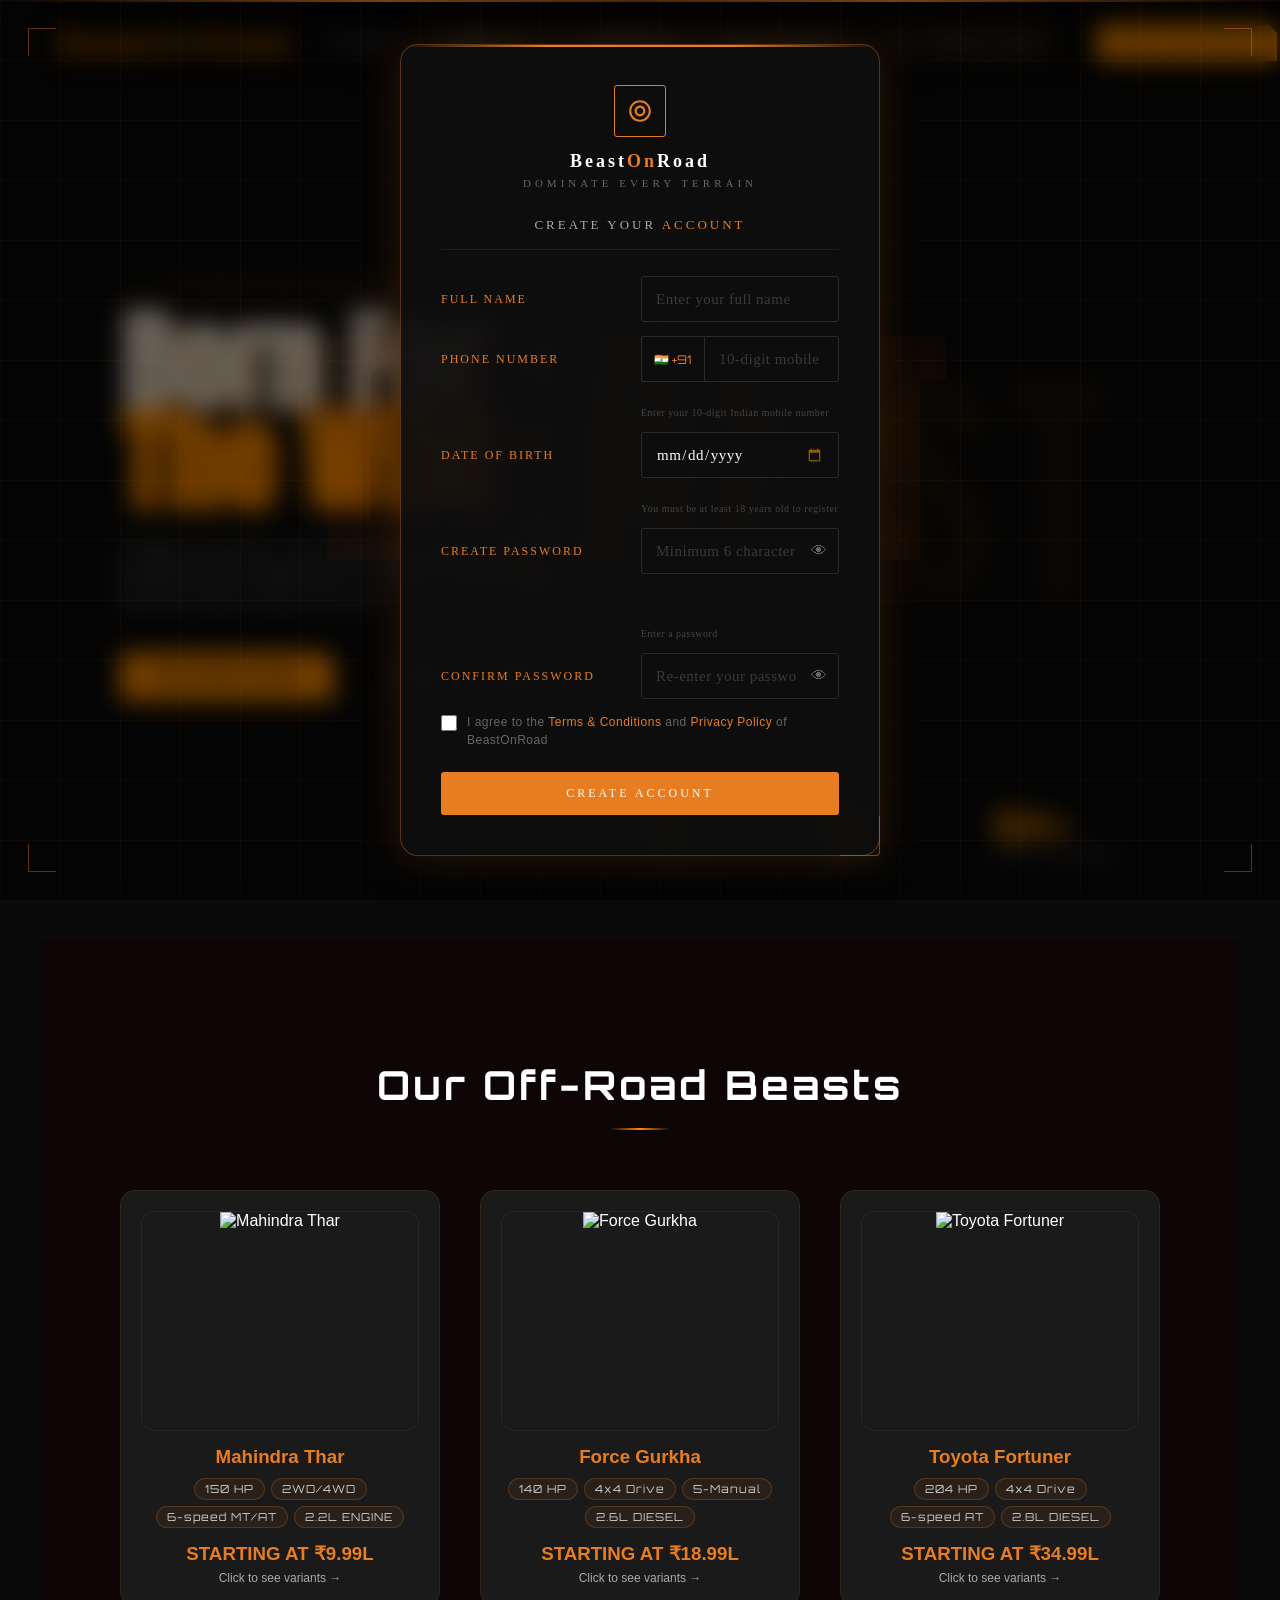
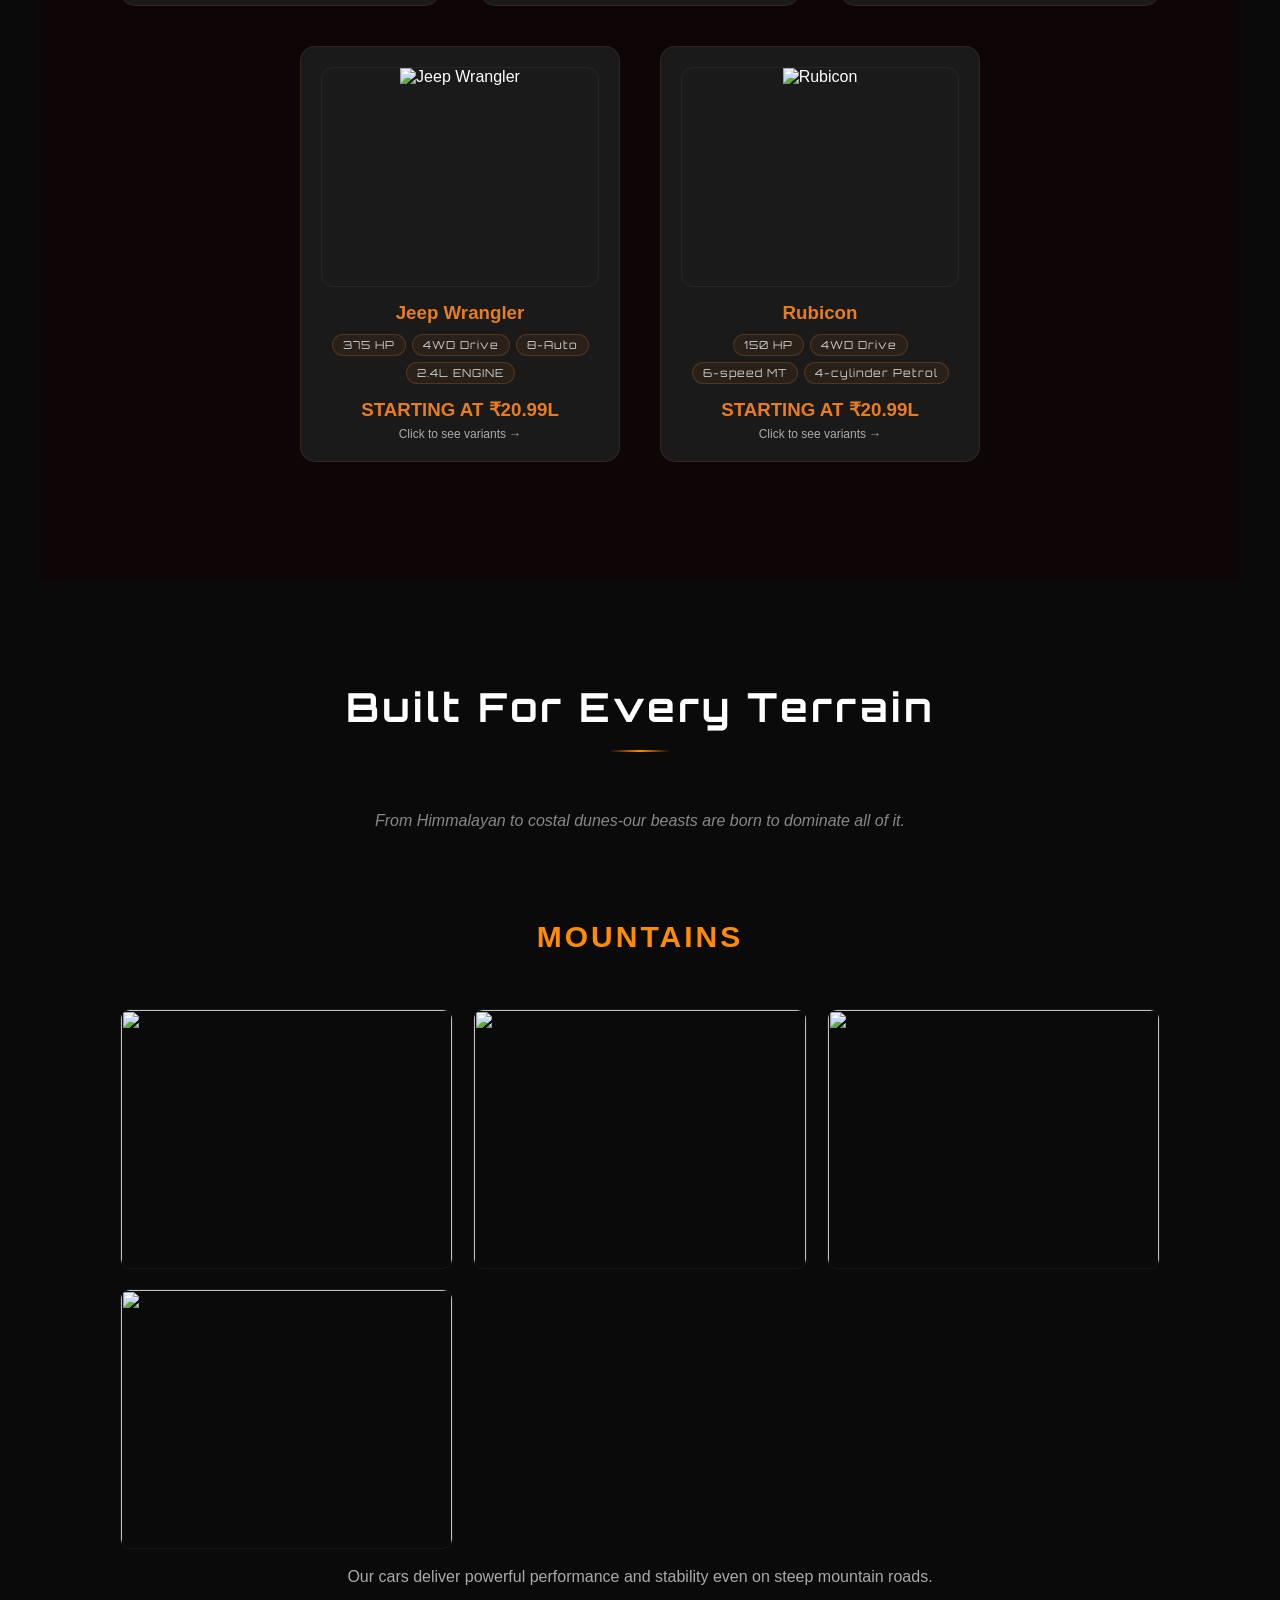
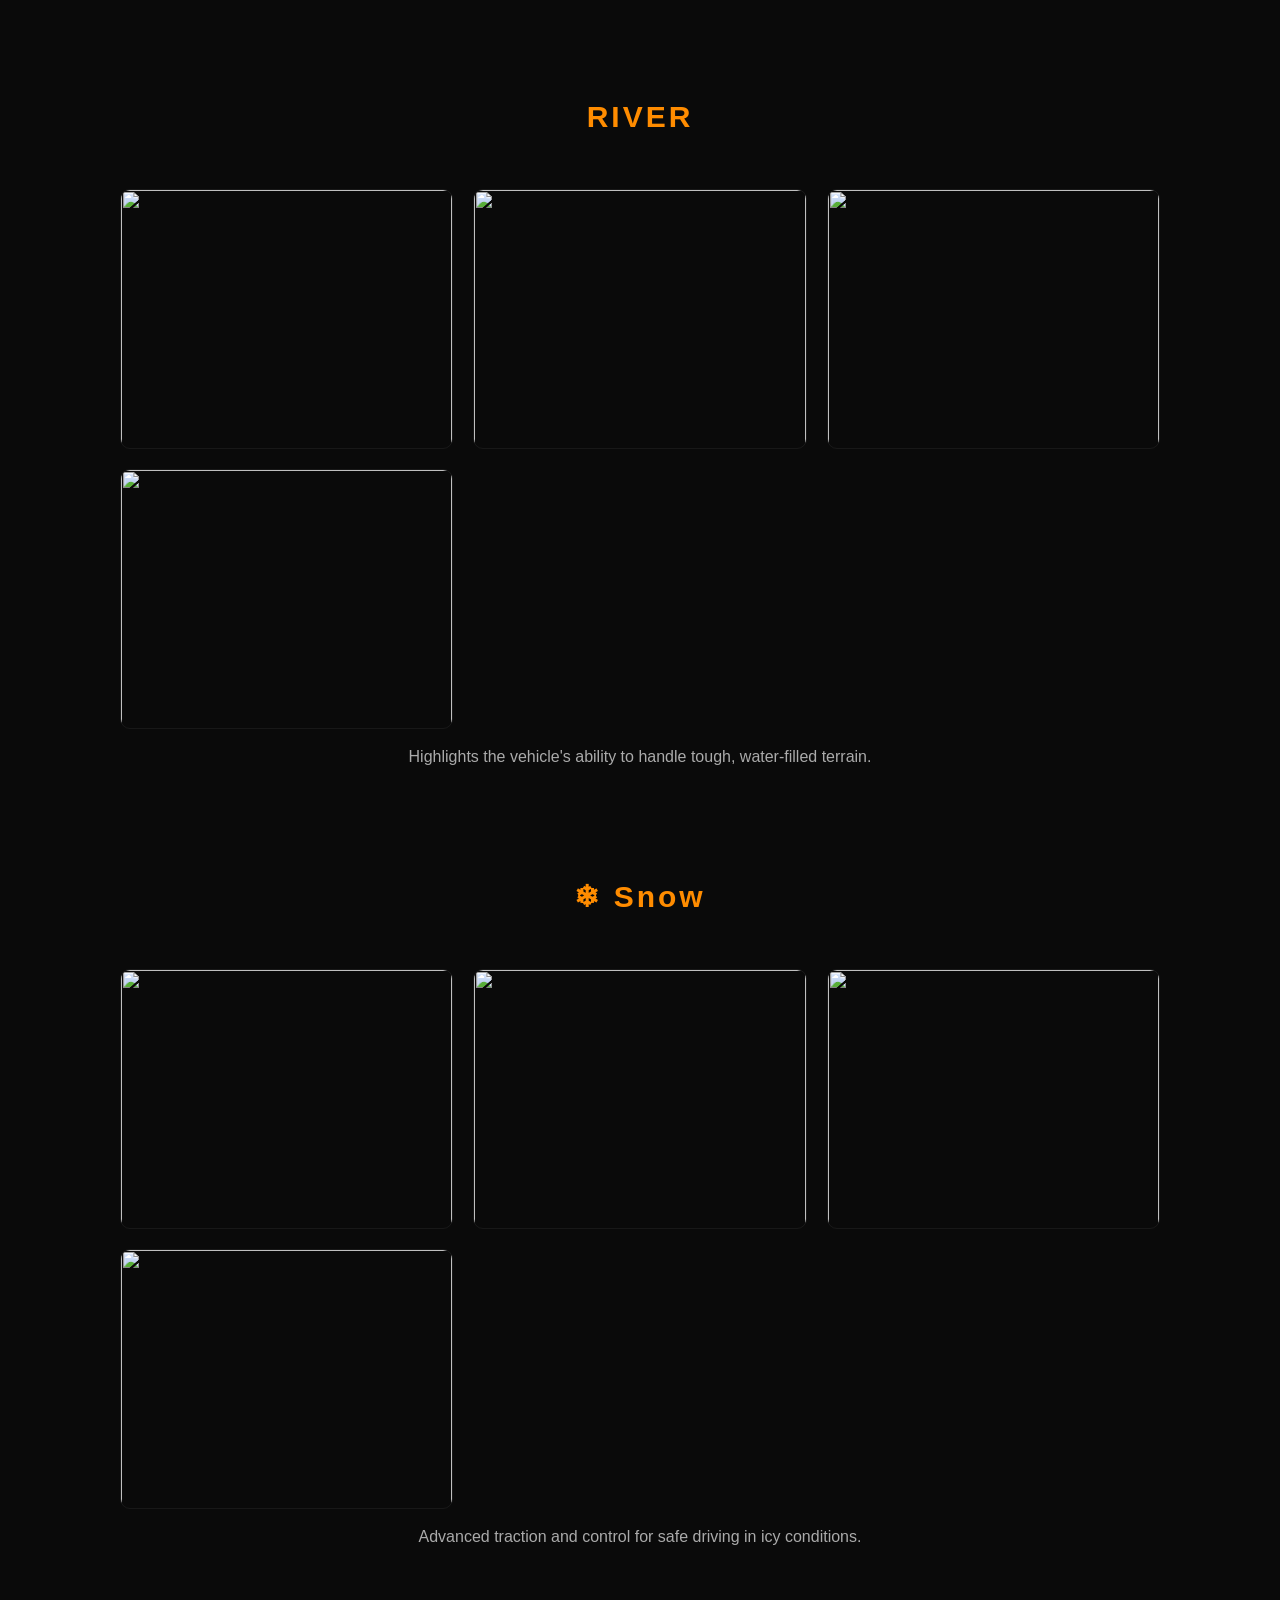
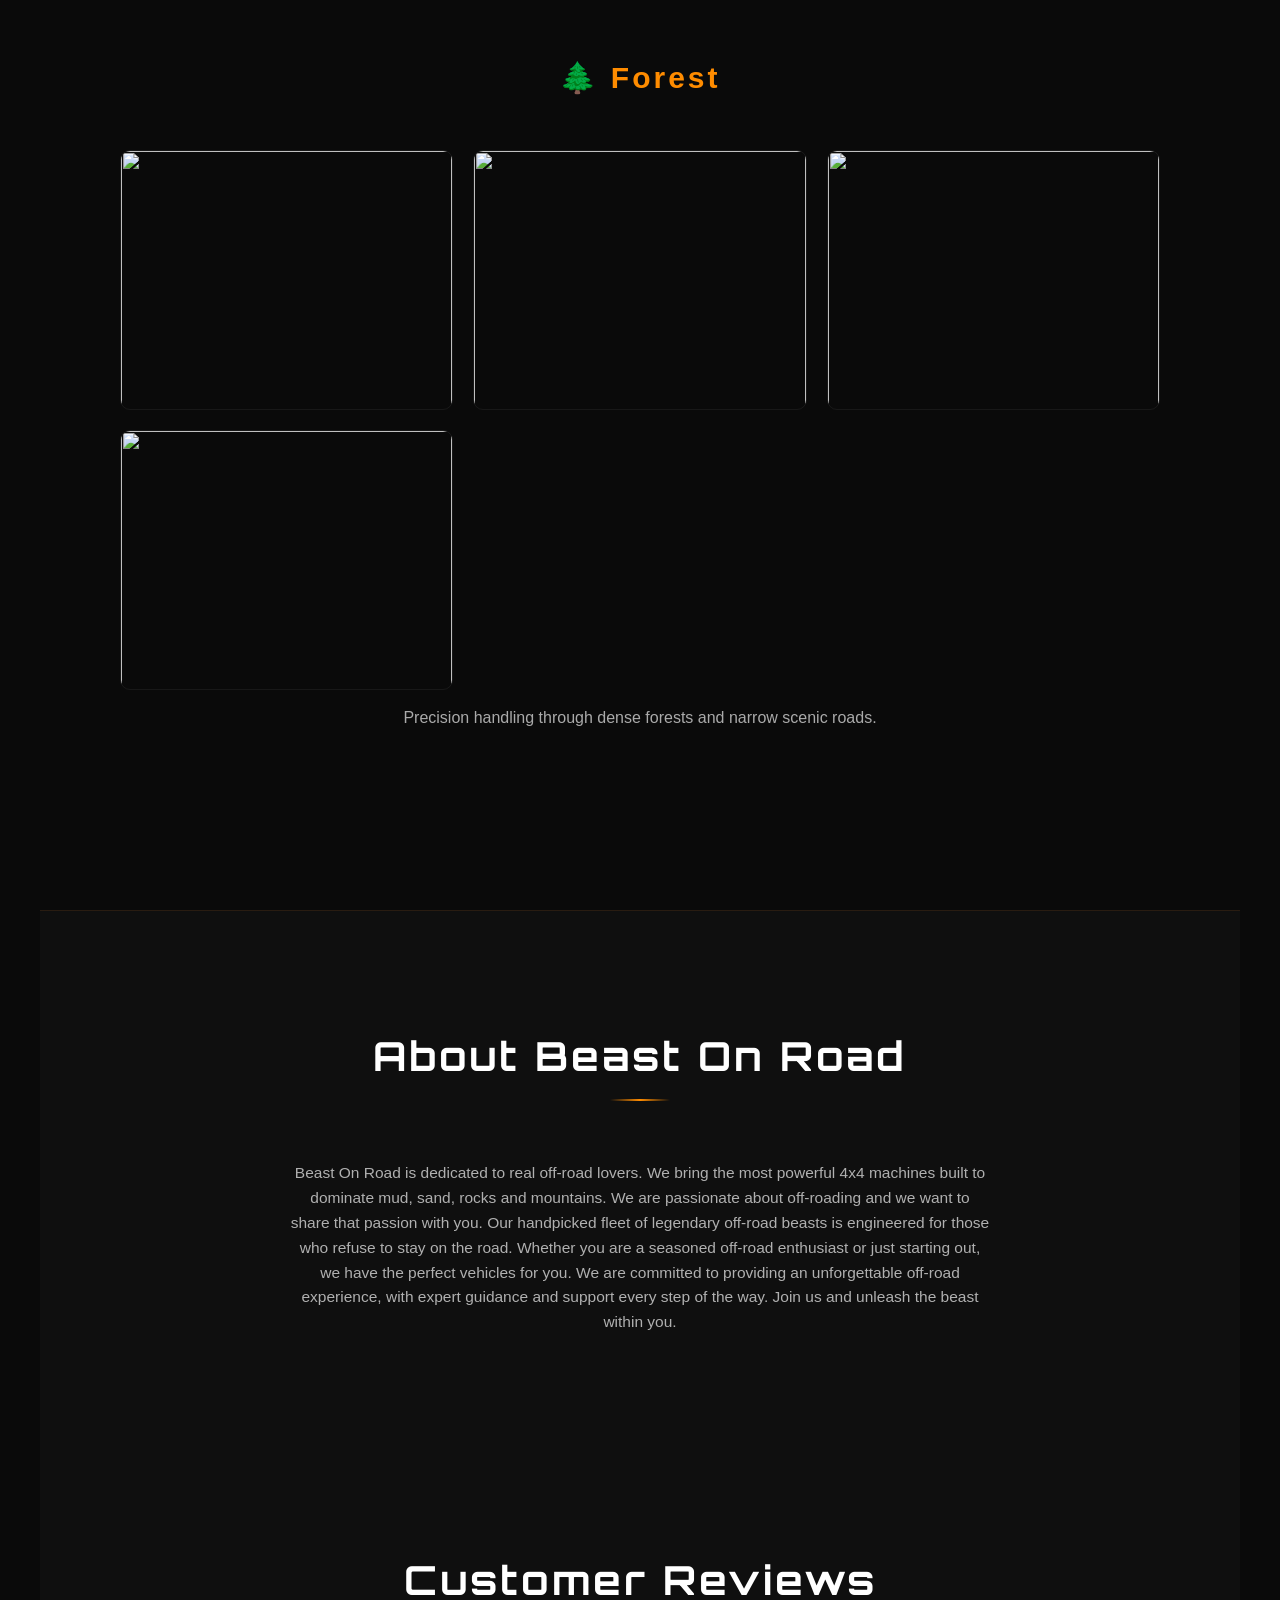
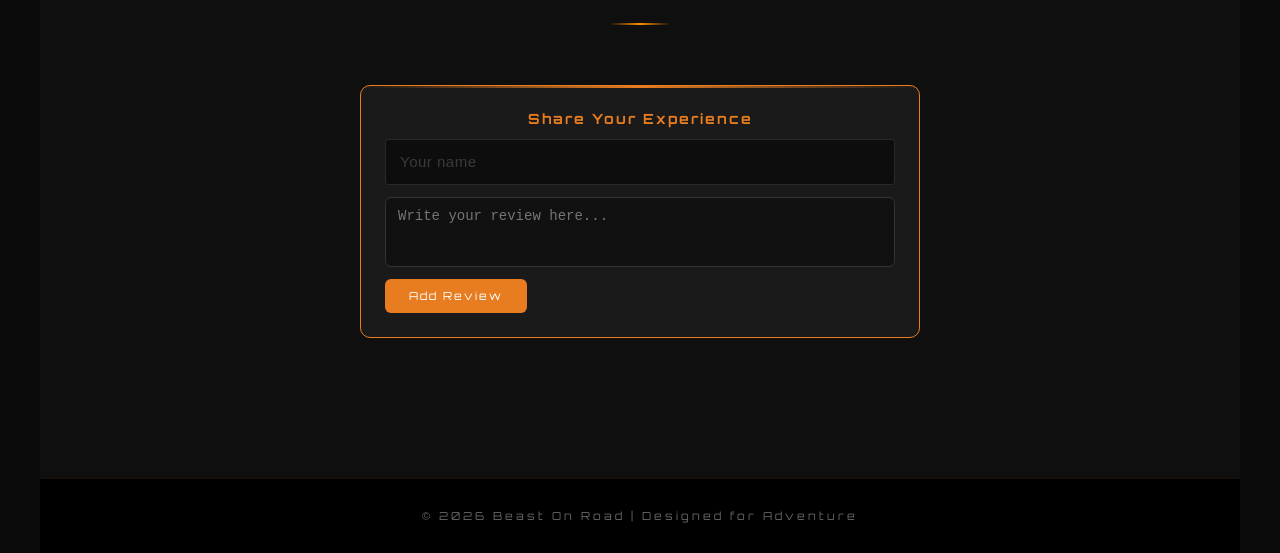
==== index.html @ 82f42814 "Update index.html" ====
<!DOCTYPE html>
<html lang="en">
<head>
<meta charset="UTF-8">
<title>BeastOnRoad</title>
 
<link rel="stylesheet" href="style.css">
<link href="https://fonts.googleapis.com/css2?family=Anton&family=Orbitron:wght@400;600&display=swap" rel="stylesheet">
 
</head>
<style>
  *, *::before, *::after { margin: 0; padding: 0; box-sizing: border-box; }
  :root {
    --orange: #e77d20;
    --orange-dim: rgba(231,125,32,0.15);
    --dark: #0a0a0a;
    --text-muted: #666;
    --white: #fff;
  }
  html, body { height: 100%; background: var(--dark); font-family: 'Rajdhani', sans-serif; }
 
  /* === SIGN-IN SCREEN === */

/* Change font of complete form */
#signInScreen,
#signInScreen input,
#signInScreen button,
#signInScreen label,
#signInScreen .card-title,
#signInScreen .logo-name,
#signInScreen .logo-tag,
#signInScreen .field-hint {
    font-family:Georgia, 'Times New Roman', Times, serif;
}
  #signInScreen {

    position:fixed;
    inset:0;
    z-index:99999;
    display:flex;
    align-items:center;
    justify-content:center;
    padding:20px;
    background:rgba(0,0,0,0.55);
    backdrop-filter: blur(12px);
    -webkit-backdrop-filter: blur(12px);
    overflow-y:auto;
  }
 
  .bg-grid {
    position: fixed; inset: 0;
    background-image:
      linear-gradient(rgba(231,125,32,0.04) 1px, transparent 1px),
      linear-gradient(90deg, rgba(231,125,32,0.04) 1px, transparent 1px);
    background-size: 60px 60px;
    animation: gridPan 25s linear infinite;
    pointer-events:none;
  }
  @keyframes gridPan { 0% { background-position:0 0; } 100% { background-position:60px 60px; } }
 
  .spotlight {
    position: fixed; width: 700px; height: 700px;
    background: radial-gradient(circle, rgba(231,125,32,0.12) 0%, transparent 65%);
    top: 50%; left: 50%; transform: translate(-50%,-50%);
    animation: pulse 4s ease-in-out infinite;
    pointer-events:none;
  }
  @keyframes pulse {
    0%,100% { opacity:.7; transform:translate(-50%,-50%) scale(1); }
    50%      { opacity:1;  transform:translate(-50%,-50%) scale(1.08); }
  }
  .bg-word {
    position: fixed; font-family: 'Anton', sans-serif;
    font-size: clamp(120px,22vw,260px); color: rgba(231,125,32,0.035);
    letter-spacing: .05em; user-select: none;
    top: 50%; left: 50%; transform: translate(-50%,-50%); white-space: nowrap;
    pointer-events:none;
  }
  .scanline {
    position: fixed; top: 0; left: 0; right: 0; height: 2px;
    background: linear-gradient(90deg, transparent 0%, var(--orange) 30%, rgba(231,125,32,.6) 50%, var(--orange) 70%, transparent 100%);
    animation: scan 3s ease-in-out infinite; opacity: .5;
    pointer-events:none;
  }
  @keyframes scan { 0%{top:-2px;opacity:0;} 10%{opacity:.5;} 90%{opacity:.5;} 100%{top:100%;opacity:0;} }
  .corner { position: fixed; width:28px; height:28px; opacity:.4; pointer-events:none; }
  .corner-tl { top:28px;    left:28px;  border-top:1.5px solid var(--orange); border-left:1.5px solid var(--orange); }
  .corner-tr { top:28px;    right:28px; border-top:1.5px solid var(--orange); border-right:1.5px solid var(--orange); }
  .corner-bl { bottom:28px; left:28px;  border-bottom:1.5px solid var(--orange); border-left:1.5px solid var(--orange); }
  .corner-br { bottom:28px; right:28px; border-bottom:1.5px solid var(--orange); border-right:1.5px solid var(--orange); }
 
  /* === CARD === */
  .card {
    position:relative;
    z-index:5;
    width:100%;
    max-width:480px;
    padding:40px 40px;
    border-radius:18px;
    background:rgba(15,15,15,0.92);
    border:1px solid rgba(231,125,32,0.35);
    box-shadow:
        0 0 40px rgba(231,125,32,0.18),
        0 10px 60px rgba(0,0,0,0.8);
    animation:slideUp .6s ease;
    margin: auto;
  }
 
  @keyframes slideUp { from{opacity:0;transform:translateY(30px)} to{opacity:1;transform:translateY(0)} }
  .card::before {
    content:''; position:absolute; top:0; left:0; right:0; height:2px;
    background: linear-gradient(90deg, transparent 0%, var(--orange) 30%, var(--orange) 70%, transparent 100%);
    border-radius: 4px 4px 0 0;
  }
  .card::after {
    content:''; position:absolute; bottom:-1px; right:-1px;
    width:40px; height:40px;
    border-bottom:1px solid var(--orange); border-right:1px solid var(--orange);
    border-radius:0 0 4px 0; opacity:.5;
  }
 
  /* === LOGO === */
  .logo-area { text-align:center; margin-bottom:28px; }
  .logo-icon {
    width:52px; height:52px; border:1.5px solid var(--orange); border-radius:3px;
    display:flex; align-items:center; justify-content:center; margin:0 auto 14px;
  }
  .logo-icon svg { width:26px; height:26px; fill:var(--orange); }
  .logo-name { font-family:'Orbitron',sans-serif; font-size:18px; font-weight:700; color:var(--white); letter-spacing:3px; }
  .logo-name span { color:var(--orange); }
  .logo-tag { font-size:11px; color:var(--text-muted); letter-spacing:4px; text-transform:uppercase; margin-top:5px; }
 
  .card-title {
    font-family:'Orbitron',sans-serif;
    font-size:13px;
    color:#aaa;
    letter-spacing:3px;
    text-align:center;
    margin-bottom:26px;
    text-transform:uppercase;
    padding-bottom:16px;
    border-bottom:1px solid #1e1e1e;
  }
  .card-title span { color: var(--orange); }
 
  /* === FORM === */

  /* ===== FIXED FORM LAYOUT ===== */

.form-group{
    display:flex;
    align-items:center;
    gap:20px;
    margin-bottom:22px;
}

/* LABEL */
.form-group label{
    width:180px;
    min-width:180px;
    color:var(--orange);
    font-size:12px;
    letter-spacing:2px;
    line-height:1.4;
    margin-bottom:0;
    font-family:'Orbitron',sans-serif;
}

/* INPUT AREA */
.form-group input,
.form-group .phone-wrap,
.form-group .pw-wrap{
    flex:1;
}

/* INPUTS */
input[type="text"],
input[type="tel"],
input[type="date"],
input[type="password"]{
    width:100%;
}

/* FIELD HINT */
.field-hint{
    margin-left:200px;
    margin-top:6px;
    font-size:10px;
    color:#555;
}

/* PASSWORD STRENGTH */
.strength-bar{
    margin-left:200px;
    margin-top:6px;
}

#strength-label{
    margin-left:200px;
    margin-top:5px;
}

/* MOBILE RESPONSIVE */
@media(max-width:700px){

    .form-group{
        flex-direction:column;
        align-items:flex-start;
        gap:8px;
    }

    .form-group label{
        width:100%;
    }

    .field-hint,
    .strength-bar,
    #strength-label{
        margin-left:0;
        width:100%;
    }
}
  .form-row { display:grid; grid-template-columns:1fr 1fr; gap:12px; }
  .form-group { margin-bottom:14px; }
  label {
    display:block; font-family:'Orbitron',sans-serif;
    font-size:10px; letter-spacing:2.5px; color:var(--orange); text-transform:uppercase; margin-bottom:7px;
  }
  input[type="text"], input[type="tel"], input[type="date"], input[type="password"] {
    width:100%; background:#0d0d0d; border:1px solid #2a2a2a; border-radius:3px;
    color:var(--white); padding:11px 14px; height:46px;
    font-family:'Rajdhani',sans-serif; font-size:15px; letter-spacing:.5px;
    transition:border-color .2s, box-shadow .2s; outline:none;
  }
  input:focus { border-color:var(--orange); box-shadow:0 0 0 3px var(--orange-dim); }
  input::placeholder { color:#3a3a3a; }
 
  /* Date input styling */
  input[type="date"]::-webkit-calendar-picker-indicator {
    filter: invert(0.5) sepia(1) saturate(5) hue-rotate(5deg);
    cursor:pointer;
    opacity:0.6;
  }
  input[type="date"]::-webkit-calendar-picker-indicator:hover {
    opacity:1;
  }
 
  .pw-wrap { position:relative; }
  .pw-wrap input { padding-right:42px; }
  .eye-btn {
    position:absolute; right:12px; top:50%; transform:translateY(-50%);
    background:none; border:none; cursor:pointer; color:var(--text-muted); font-size:16px; padding:0;
    transition:color .2s;
  }
  .eye-btn:hover { color:var(--orange); }
 
  /* Phone prefix */
  .phone-wrap { display:flex; gap:0; }
  .phone-prefix {
    background:#0d0d0d;
    border:1px solid #2a2a2a;
    border-right:none;
    border-radius:3px 0 0 3px;
    color:var(--orange);
    padding:11px 12px;
    font-family:'Orbitron',sans-serif;
    font-size:12px;
    display:flex;
    align-items:center;
    white-space:nowrap;
    height:46px;
  }
  .phone-wrap input {
    border-radius:0 3px 3px 0;
    flex:1;
  }
 
  /* Gender select */
  select {
    width:100%; background:#0d0d0d; border:1px solid #2a2a2a; border-radius:3px;
    color:var(--white); padding:11px 14px; height:46px;
    font-family:'Rajdhani',sans-serif; font-size:15px; letter-spacing:.5px;
    transition:border-color .2s, box-shadow .2s; outline:none;
    cursor:pointer;
    appearance:none;
    -webkit-appearance:none;
    background-image: url("data:image/svg+xml,%3Csvg xmlns='http://www.w3.org/2000/svg' width='12' height='8' viewBox='0 0 12 8'%3E%3Cpath fill='%23e77d20' d='M6 8L0 0h12z'/%3E%3C/svg%3E");
    background-repeat:no-repeat;
    background-position: right 14px center;
  }
  select:focus { border-color:var(--orange); box-shadow:0 0 0 3px var(--orange-dim); }
  select option { background:#111; color:#fff; }
 
  /* === TERMS === */
  .terms-row {
    display:flex; align-items:flex-start; gap:10px; margin-bottom:16px;
    font-size:12px; color:#666; line-height:1.5;
  }
  .terms-row input[type="checkbox"] {
    width:16px; height:16px; flex-shrink:0; margin-top:2px;
    accent-color: var(--orange); cursor:pointer;
  }
  .terms-row a { color:var(--orange); text-decoration:none; }
  .terms-row a:hover { text-decoration:underline; }
 
  /* === BUTTON === */
  .btn-submit {
    width:100%; background:var(--orange); color:#fff; border:none; border-radius:3px;
    padding:14px; font-family:'Orbitron',sans-serif; font-size:12px; letter-spacing:3px;
    cursor:pointer; position:relative; overflow:hidden;
    transition:background .2s, transform .1s;
  }
  .btn-submit:hover { background:#d06e18; }
  .btn-submit:active { transform:scale(.98); }
  .btn-submit::after {
    content:''; position:absolute; inset:0;
    background:linear-gradient(90deg,transparent 0%,rgba(255,255,255,.15) 50%,transparent 100%);
    transform:translateX(-100%); transition:transform .5s;
  }
  .btn-submit:hover::after { transform:translateX(100%); }
 
  /* === MSG === */
  .msg {
    font-family:'Orbitron',sans-serif; font-size:11px; letter-spacing:1px;
    text-align:center; padding:9px 12px; border-radius:3px; margin-bottom:14px; display:none;
  }
  .msg.error   { background:rgba(200,40,40,.12);  border:1px solid rgba(200,40,40,.3);  color:#e06060; }
  .msg.success { background:rgba(40,180,80,.12);  border:1px solid rgba(40,180,80,.3);  color:#60e080; }
 
  /* === SPINNER === */
  .spinner {
    display:inline-block; width:13px; height:13px;
    border:2px solid rgba(255,255,255,.3); border-top-color:#fff;
    border-radius:50%; animation:spin .7s linear infinite;
    vertical-align:middle; margin-right:6px;
  }
  @keyframes spin { to { transform:rotate(360deg); } }
 
  /* === SUCCESS SCREEN === */
  .success-screen {
    display:none;
    text-align:center;
    padding:20px 0;
    animation:slideUp .5s ease;
  }
  .success-icon {
    width:70px; height:70px;
    border:2px solid var(--orange);
    border-radius:50%;
    display:flex; align-items:center; justify-content:center;
    margin:0 auto 20px;
    font-size:28px;
    background:rgba(231,125,32,0.08);
    animation:popIn .5s cubic-bezier(.17,.89,.32,1.27) both;
  }
  @keyframes popIn {
    from { transform:scale(0); opacity:0; }
    to   { transform:scale(1); opacity:1; }
  }
  .success-screen h2 {
    font-family:'Anton',sans-serif;
    font-size:32px;
    color:#fff;
    letter-spacing:2px;
    margin-bottom:8px;
  }
  .success-screen h2 span { color:var(--orange); }
  .success-screen p {
    color:#666;
    font-size:13px;
    letter-spacing:1.5px;
    margin-bottom:6px;
  }
  .welcome-name {
    color:var(--orange) !important;
    font-family:'Orbitron',sans-serif !important;
    font-size:15px !important;
    margin-bottom:24px !important;
  }
  .btn-enter {
    background:var(--orange); color:#fff; border:none; border-radius:3px;
    padding:13px 32px; font-family:'Orbitron',sans-serif; font-size:12px; letter-spacing:3px;
    cursor:pointer; transition:background .2s;
  }
  .btn-enter:hover { background:#d06e18; }
 
  /* Divider */
  .divider {
    display:flex; align-items:center; gap:12px;
    margin:16px 0;
    color:#2a2a2a;
    font-size:11px;
    letter-spacing:2px;
  }
  .divider::before, .divider::after {
    content:''; flex:1; height:1px; background:#1e1e1e;
  }
 
  /* === TOAST === */
  .toast {
    position:fixed; bottom:32px; left:50%;
    transform:translateX(-50%) translateY(20px);
    background:var(--orange); color:#fff;
    padding:10px 24px; border-radius:3px;
    font-family:'Orbitron',sans-serif; font-size:11px; letter-spacing:2px;
    z-index:9999; opacity:0; pointer-events:none;
    transition:opacity .3s, transform .3s; white-space:nowrap;
  }
  .toast.show { opacity:1; transform:translateX(-50%) translateY(0); }
 
  /* === MAIN SITE === */
  #mainSite { display:none; }
  #mainSite.visible { display:block; animation:fadeIn .6s ease both; }
  @keyframes fadeIn { from{opacity:0} to{opacity:1} }
 
  body.login-active #mainSite {
    filter: blur(8px);
    pointer-events:none;
    user-select:none;
  }
 
  /* Field hint text */
  .field-hint {
    font-size:10px;
    color:#444;
    margin-top:5px;
    letter-spacing:.5px;
  }
 
  /* Strength bar */
  .strength-bar {
    height:3px;
    border-radius:2px;
    background:#1e1e1e;
    margin-top:6px;
    overflow:hidden;
  }
  .strength-fill {
    height:100%;
    border-radius:2px;
    width:0%;
    transition:width .3s, background .3s;
  }
</style>
 
<body>
 
<header>
  <div class="logo">BeastOnRoad</div>
  <nav>
    <a href="#cars">FLEET</a>
    <a href="#about">ABOUT</a>
    <a href="#gallery">TERRAIN</a>
    <a href="#reviews">REVIEWS</a>
    <a href="mod.html" style="border: 1px solid #e77d20; padding: 5px 10px; border-radius: 4px;">MY BOOKINGS</a>
  </nav>
  <a class="nav-btn" href="#" onclick="openBooking()">BOOK TEST DRIVE</a>
</header>
 
<!--HERO SECTION-->
<section class="hero">
  <div class="hero-left">
    <p class="tag">ULTIMATE OFF-ROAD MACHINES</p>
    <h1>
      <span class="white">Born For</span><br>
      <span class="orange">The Wild</span>
    </h1>
    <p class="desc">
      Conquer every terrain, summit every peak. Discover our
      handpicked fleet of legendary off-road beasts engineered
      for those who refuse to stay on the road.
    </p>
    <div class="buttons">
      <a class="btn-main" href="#cars">EXPLORE FLEET</a>
      <a class="btn-outline" href="#contact">BOOK TEST DRIVE</a>
    </div>
  </div>
  <div class="bg-text">BEAST</div>
  <div class="stats">
    <div><h2>4+</h2><p>BRANDS</p></div>
    <div><h2>18</h2><p>MODELS</p></div>
    <div><h2>5K+</h2><p>HAPPY OWNERS</p></div>
  </div>
</section>
 
<!-- CARS SECTION -->
<section id="cars" class="cars-section">
  <h2 class="section-title">Our Off-Road Beasts</h2>
  <div class="car-container" id="carGrid">
    <div class="car-card" onclick="showVariants('thar')" style="cursor:pointer;">
      <div class="image-box"><img src="C:\Users\Aaryushi\OneDrive\Desktop\thar pictures\monstar.jpg" alt="Mahindra Thar"></div>
      <h3 style="color: rgb(231,125,32);"><b>Mahindra Thar</b></h3>
      <ul><li>150 HP</li><li>2WD/4WD</li><li>6-speed MT/AT</li><li>2.2L ENGINE</li></ul>
      <h3 style="color: rgb(231,125,32);">STARTING AT ₹9.99L</h3>
      <p style="font-size:12px; color:#aaa; margin-top:6px;">Click to see variants →</p>
    </div>
    <div class="car-card" onclick="showVariants('gurkha')" style="cursor:pointer;">
      <div class="image-box"><img src="C:\Users\Aaryushi\OneDrive\Desktop\thar pictures\gurkha1.jpg" alt="Force Gurkha"></div>
      <h3 style="color: rgb(231,125,32);"><b>Force Gurkha</b></h3>
      <ul><li>140 HP</li><li>4x4 Drive</li><li>5-Manual</li><li>2.6L DIESEL</li></ul>
      <h3 style="color: rgb(231,125,32);">STARTING AT ₹18.99L</h3>
      <p style="font-size:12px; color:#aaa; margin-top:6px;">Click to see variants →</p>
    </div>
    <div class="car-card" onclick="showVariants('fortuner')" style="cursor:pointer;">
      <div class="image-box"><img src="C:\Users\Aaryushi\OneDrive\Desktop\thar pictures\aestheticfortuner.jpg" alt="Toyota Fortuner"></div>
      <h3 style="color: rgb(231,125,32);"><b>Toyota Fortuner</b></h3>
      <ul><li>204 HP</li><li>4x4 Drive</li><li>6-speed AT</li><li>2.8L DIESEL</li></ul>
      <h3 style="color: rgb(231,125,32);">STARTING AT ₹34.99L</h3>
      <p style="font-size:12px; color:#aaa; margin-top:6px;">Click to see variants →</p>
    </div>
    <div class="car-card" onclick="showVariants('wrangler')" style="cursor:pointer;">
      <div class="image-box"><img src="C:\Users\Aaryushi\OneDrive\Desktop\thar pictures\jeepwrangler.webp" alt="Jeep Wrangler"></div>
      <h3 style="color: rgb(231,125,32);"><b>Jeep Wrangler</b></h3>
      <ul><li>375 HP</li><li>4WD Drive</li><li>8-Auto</li><li>2.4L ENGINE</li></ul>
      <h3 style="color: rgb(231,125,32);">STARTING AT ₹20.99L</h3>
      <p style="font-size:12px; color:#aaa; margin-top:6px;">Click to see variants →</p>
    </div>
    <div class="car-card" onclick="showVariants('rubicon')" style="cursor:pointer;">
      <div class="image-box"><img src="C:\Users\Aaryushi\OneDrive\Desktop\thar pictures\rubicon.avif" alt="Rubicon"></div>
      <h3 style="color: rgb(231,125,32);"><b>Rubicon</b></h3>
      <ul><li>150 HP</li><li>4WD Drive</li><li>6-speed MT</li><li>4-cylinder Petrol</li></ul>
      <h3 style="color: rgb(231,125,32);">STARTING AT ₹20.99L</h3>
      <p style="font-size:12px; color:#aaa; margin-top:6px;">Click to see variants →</p>
    </div>
  </div>
 
  <!-- VARIANT VIEW -->
  <div id="variantView" style="display:none;">
    <button onclick="goBack()" style="background:none; border:1px solid #e77d20; color:#fff; padding:10px 20px; border-radius:6px; font-family:'Orbitron',sans-serif; font-size:12px; letter-spacing:2px; cursor:pointer; margin-bottom:2rem;">← BACK TO FLEET</button>
    <h2 id="v-title" style="color:#e77d20; font-family:'Anton',sans-serif; font-size:32px; margin:0 0 6px;"></h2>
    <p id="v-sub" style="color:#aaa; font-size:14px; margin:0 0 2rem;"></p>
    <div id="variantsGrid" style="display:grid; grid-template-columns:repeat(auto-fit, minmax(220px,1fr)); gap:16px;"></div>
  </div>
</section>
 
<script>
const variantData = {
  thar: {
    name: "Mahindra Thar",
    sub: "Choose your Thar — 3-door or 5-door, petrol or diesel",
    variants: [
      { name: "AX (E) 3-Door Diesel", engine: "2.2L mHawk", hp: "130 HP", drive: "4WD", gearbox: "6MT", price: "₹9.99L" },
      { name: "AX (O) 3-Door Petrol", engine: "2.0L Turbo", hp: "150 HP", drive: "4WD", gearbox: "6MT / 6AT", price: "₹12.99L", badge: "POPULAR" },
      { name: "LX Hard Top Diesel", engine: "2.2L mHawk", hp: "150 HP", drive: "4WD", gearbox: "6MT / 6AT", price: "₹15.49L" },
      { name: "LX 5-Door Petrol", engine: "2.0L Turbo", hp: "175 HP", drive: "4WD", gearbox: "6AT", price: "₹17.60L", badge: "NEW" }
    ]
  },
  gurkha: {
    name: "Force Gurkha",
    sub: "Legendary 4x4 — 3-door and 5-door options",
    variants: [
      { name: "Gurkha 3-Door", engine: "2.6L Diesel", hp: "140 HP", drive: "4x4", gearbox: "5MT", price: "₹18.99L" },
      { name: "Gurkha 5-Door", engine: "2.6L Diesel", hp: "140 HP", drive: "4x4", gearbox: "5MT", price: "₹22.50L", badge: "POPULAR" }
    ]
  },
  fortuner: {
    name: "Toyota Fortuner",
    sub: "Premium SUV with serious off-road capability",
    variants: [
      { name: "Fortuner 4x2 AT Petrol", engine: "2.7L Petrol", hp: "166 HP", drive: "4x2", gearbox: "6AT", price: "₹34.99L" },
      { name: "Fortuner 4x4 MT Diesel", engine: "2.8L Diesel", hp: "204 HP", drive: "4x4", gearbox: "6MT", price: "₹38.99L", badge: "POPULAR" },
      { name: "Fortuner Legender", engine: "2.8L Diesel", hp: "204 HP", drive: "4x4", gearbox: "6AT", price: "₹44.99L", badge: "TOP" }
    ]
  },
  wrangler: {
    name: "Jeep Wrangler",
    sub: "Iconic American off-roader, built to dominate",
    variants: [
      { name: "Sport 2-Door", engine: "2.0L Turbo", hp: "270 HP", drive: "4WD", gearbox: "8AT", price: "₹20.99L" },
      { name: "Sahara 4-Door", engine: "2.0L Turbo", hp: "270 HP", drive: "4WD", gearbox: "8AT", price: "₹28.99L", badge: "POPULAR" },
      { name: "Rubicon 4-Door", engine: "3.6L V6", hp: "285 HP", drive: "4WD", gearbox: "8AT", price: "₹35.99L", badge: "TOP" }
    ]
  },
  rubicon: {
    name: "Rubicon",
    sub: "Extreme off-road performance, no compromises",
    variants: [
      { name: "Rubicon Sport", engine: "2.0L Petrol", hp: "150 HP", drive: "4WD", gearbox: "6MT", price: "₹20.99L" },
      { name: "Rubicon X", engine: "3.6L V6", hp: "285 HP", drive: "4WD", gearbox: "8AT", price: "₹30.99L", badge: "POPULAR" }
    ]
  }
};
 
function showVariants(key) {
  const car = variantData[key];
  document.getElementById("carGrid").style.display = "none";
  document.getElementById("variantView").style.display = "block";
  document.getElementById("v-title").textContent = car.name;
  document.getElementById("v-sub").textContent = car.sub;
  document.getElementById("variantsGrid").innerHTML = car.variants.map(v => `
    <div style="background:#1a1a1a; border:1px solid #333; border-radius:10px; padding:1.2rem; position:relative;">
      ${v.badge ? `<span style="position:absolute; top:12px; right:12px; background:#e77d2022; color:#e77d20; font-size:10px; letter-spacing:1px; padding:3px 8px; border-radius:20px;">${v.badge}</span>` : ""}
      <h3 style="color:#fff; font-size:15px; margin:0 0 12px; font-family:'Orbitron',sans-serif;">${v.name}</h3>
      <table style="width:100%; font-size:13px; border-collapse:collapse;">
        <tr><td style="color:#aaa; padding:5px 0; border-bottom:1px solid #2a2a2a;">Engine</td><td style="color:#fff; text-align:right; padding:5px 0; border-bottom:1px solid #2a2a2a;">${v.engine}</td></tr>
        <tr><td style="color:#aaa; padding:5px 0; border-bottom:1px solid #2a2a2a;">Power</td><td style="color:#fff; text-align:right; padding:5px 0; border-bottom:1px solid #2a2a2a;">${v.hp}</td></tr>
        <tr><td style="color:#aaa; padding:5px 0; border-bottom:1px solid #2a2a2a;">Drive</td><td style="color:#fff; text-align:right; padding:5px 0; border-bottom:1px solid #2a2a2a;">${v.drive}</td></tr>
        <tr><td style="color:#aaa; padding:5px 0;">Gearbox</td><td style="color:#fff; text-align:right; padding:5px 0;">${v.gearbox}</td></tr>
      </table>
      <p style="color:#e77d20; font-size:15px; font-weight:bold; margin:12px 0 0;">${v.price}</p>
    </div>
  `).join("");
}
 
function goBack() {
  document.getElementById("carGrid").style.display = "flex";
  document.getElementById("variantView").style.display = "none";
}
</script>
 
<!-- GALLERY -->
<section id="gallery" class="gallery-section">
  <h2 class="section-title">Built For Every Terrain</h2>
  <h2 class="hello">From Himmalayan to costal dunes-our beasts are born to dominate all of it.</h2>
  <div class="terrain-block">
    <h2>MOUNTAINS</h2>
    <div class="terrain-gallery">
      <img src="https://encrypted-tbn0.gstatic.com/images?q=tbn:ANd9GcR7mcZRUMBU8_t0jgebkEohwAmFxSk1c5G-VA&s">
      <img src="https://encrypted-tbn0.gstatic.com/images?q=tbn:ANd9GcR0VkODtXTbwq6dPkCLEays_XBAvllHGeXcFw&s">
      <img src="https://images2.alphacoders.com/111/thumb-1920-1114405.jpg">
      <img src="https://i.pinimg.com/736x/76/b8/f8/76b8f832a0876cfbcd727cefa2a47d10.jpg">
    </div>
    <p class="terrain-desc">Our cars deliver powerful performance and stability even on steep mountain roads.</p>
  </div>
  <div class="terrain-block">
    <h2>RIVER</h2>
    <div class="terrain-gallery">
      <img src="https://wallpapers.com/images/hd/green-mahindra-thar-2021-in-river-5uravs6tnsg6wq9p.jpg">
      <img src="https://static-cdn.team-bhp.com/prod/vehicles/mahindra/thar/thar/mahindra-thar-4-yZL2XG3s8mJ0SC7o.png?w=640&dpr=3&optimize=low&format=auto&quality=50">
      <img src="https://encrypted-tbn0.gstatic.com/images?q=tbn:ANd9GcRJ394uaXeLncPOHBwFFdcfYbtshZMxrBQh6g&s">
      <img src="https://encrypted-tbn0.gstatic.com/images?q=tbn:ANd9GcQWuDPpx7q9z23pdt3Zyte8vtOLq-oxv0h_Ww&s">
    </div>
    <p class="terrain-desc">Highlights the vehicle's ability to handle tough, water-filled terrain.</p>
  </div>
  <div class="terrain-block">
    <h2>❄ Snow</h2>
    <div class="terrain-gallery">
      <img src="https://encrypted-tbn0.gstatic.com/images?q=tbn:ANd9GcRtCj9daFKn1RcGZnUmVhJtic3oD-8eLxBFNw&s">
      <img src="https://i.pinimg.com/564x/13/34/77/133477b0857bec2b8d3b83a1e3e29ee0.jpg">
      <img src="https://media.tenor.com/wAhtrQwaUJ0AAAAe/fortuner4x2.png">
      <img src="https://encrypted-tbn0.gstatic.com/images?q=tbn:ANd9GcScTxD8NGRtzpLpxobnRI2xgsUKOQsw45GAeA&s">
    </div>
    <p class="terrain-desc">Advanced traction and control for safe driving in icy conditions.</p>
  </div>
  <div class="terrain-block">
    <h2>🌲 Forest</h2>
    <div class="terrain-gallery">
      <img src="https://res.cloudinary.com/total-dealer/image/upload/v1/production/6t52svrv5xyzmb4fifoczsjmmdhe.jpg">
      <img src="https://encrypted-tbn0.gstatic.com/images?q=tbn:ANd9GcREn00gj8koU3yYdiNiBc8Nxm0KabdpERj0dw&s">
      <img src="https://encrypted-tbn0.gstatic.com/images?q=tbn:ANd9GcTgyJ-fa2Upi29YF4HkbHP5-5YKUpvhUz8kSQ&s">
      <img src="https://img.magnific.com/free-photo/off-road-car-fantasy-scenario_23-2151437503.jpg?semt=ais_hybrid&w=740&q=80">
    </div>
    <p class="terrain-desc">Precision handling through dense forests and narrow scenic roads.</p>
  </div>
</section>
 
<!-- ABOUT -->
<section id="about" class="about-section">
  <h2 class="section-title">About Beast On Road</h2>
  <p font-size="32">
    Beast On Road is dedicated to real off-road lovers. We bring the most powerful 4x4 machines built to dominate mud, sand, rocks and mountains. We are passionate about off-roading and we want to share that passion with you. Our handpicked fleet of legendary off-road beasts is engineered for those who refuse to stay on the road. Whether you are a seasoned off-road enthusiast or just starting out, we have the perfect vehicles for you. We are committed to providing an unforgettable off-road experience, with expert guidance and support every step of the way. Join us and unleash the beast within you.
  </p>
</section>
 
<!-- REVIEWS SECTION -->
<section id="reviews" class="reviews-section">
  <h2 class="section-title">Customer Reviews</h2>
  <div class="add-review-box">
    <h3>Share Your Experience</h3>
    <input type="text" id="reviewer-name" placeholder="Your name" maxlength="40">
    <textarea id="reviewer-text" placeholder="Write your review here..." rows="3" maxlength="250" style="resize:none;"></textarea>
    <button onclick="submitReview()">Add Review</button>
  </div>
  <div class="reviews" id="reviews-container"></div>
</section>
 
<script>
function loadReviews() {
  let reviews = JSON.parse(localStorage.getItem("reviews")) || [];
  reviews.forEach(r => showReviewCard(r.name, r.text));
}
function showReviewCard(name, text) {
  const card = document.createElement("div");
  card.className = "review-card";
  card.dataset.name = name;
  card.dataset.text = text;
  card.innerHTML = `<span class="delete-btn">&times;</span><p>"${text}"</p><h4>- ${name}</h4>`;
  document.getElementById("reviews-container").appendChild(card);
}
document.getElementById("reviews-container").addEventListener("click", function(e) {
  if (e.target.classList.contains("delete-btn")) {
    const card = e.target.closest(".review-card");
    const name = card.dataset.name;
    const text = card.dataset.text;
    let reviews = JSON.parse(localStorage.getItem("reviews")) || [];
    reviews = reviews.filter(r => !(r.name === name && r.text === text));
    localStorage.setItem("reviews", JSON.stringify(reviews));
    card.style.opacity = "0";
    card.style.transform = "scale(0.9)";
    setTimeout(() => card.remove(), 300);
  }
});
function submitReview() {
  const name = document.getElementById("reviewer-name").value.trim();
  const text = document.getElementById("reviewer-text").value.trim();
  if (!name || !text) { alert("Please enter your name and review."); return; }
  let reviews = JSON.parse(localStorage.getItem("reviews")) || [];
  reviews.push({ name, text });
  localStorage.setItem("reviews", JSON.stringify(reviews));
  showReviewCard(name, text);
  document.getElementById("reviewer-name").value = "";
  document.getElementById("reviewer-text").value = "";
}
loadReviews();
</script>
 
<footer>
  <p>© 2026 Beast On Road | Designed for Adventure</p>
</footer>
 
<!-- ========== BOOKING MODAL ========== -->
<div id="bookingModal" style="display:none; position:fixed; top:0; left:0; width:100%; height:100%; background:rgba(0,0,0,0.85); z-index:9999; justify-content:center; align-items:center;">
  <div style="background:#1a1a1a; border:1px solid #e77d20; border-radius:12px; padding:2rem; width:90%; max-width:520px; max-height:90vh; overflow-y:auto; position:relative;">
    <button onclick="closeBooking()" style="position:absolute; top:14px; right:16px; background:none; border:none; color:#aaa; font-size:20px; cursor:pointer;">✕</button>
    <p style="color:#e77d20; font-size:11px; letter-spacing:3px; margin:0 0 6px;">FEEL THE POWER</p>
    <h2 style="font-family:'Anton',sans-serif; font-size:28px; margin:0 0 20px; color:#fff;">Book A <span style="color:#e77d20;">Test Drive</span></h2>
    <form id="modalForm">
      <div style="display:grid; grid-template-columns:1fr 1fr; gap:12px; margin-bottom:14px;">
        <div>
          <label style="font-size:10px; color:#e77d20; letter-spacing:2px; display:block; margin-bottom:5px;">FIRST NAME</label>
          <input type="text" id="m-fname" placeholder="First name" required style="width:100%; background:#111; border:1px solid #333; border-radius:6px; color:#fff; padding:10px; font-size:13px; box-sizing:border-box;">
        </div>
        <div>
          <label style="font-size:10px; color:#e77d20; letter-spacing:2px; display:block; margin-bottom:5px;">LAST NAME</label>
          <input type="text" id="m-lname" placeholder="Last name" required style="width:100%; background:#111; border:1px solid #333; border-radius:6px; color:#fff; padding:10px; font-size:13px; box-sizing:border-box;">
        </div>
      </div>
      <div style="margin-bottom:14px;">
        <label style="font-size:10px; color:#e77d20; letter-spacing:2px; display:block; margin-bottom:5px;">PHONE NUMBER</label>
        <input type="tel" id="m-number" placeholder="10-digit number" pattern="[0-9]{10}" required style="width:100%; background:#111; border:1px solid #333; border-radius:6px; color:#fff; padding:10px; font-size:13px; box-sizing:border-box;">
      </div>
      <div style="margin-bottom:14px;">
        <label style="font-size:10px; color:#e77d20; letter-spacing:2px; display:block; margin-bottom:5px;">INTERESTED IN</label>
        <select id="m-model" required style="width:100%; background:#111; border:1px solid #333; border-radius:6px; color:#fff; padding:10px; font-size:13px; box-sizing:border-box;">
          <option value="">-- SELECT A VEHICLE --</option>
          <option value="thar">Mahindra Thar</option>
          <option value="fortuner">Toyota Fortuner</option>
          <option value="gurkha">Force Gurkha</option>
          <option value="jeep">Jeep Wrangler</option>
          <option value="rubicon">Rubicon</option>
        </select>
      </div>
      <div style="margin-bottom:14px;">
        <label style="font-size:10px; color:#e77d20; letter-spacing:2px; display:block; margin-bottom:5px;">PREFERRED DATE</label>
        <input type="date" id="m-date" style="width:100%; background:#111; border:1px solid #333; border-radius:6px; color:#fff; padding:10px; font-size:13px; box-sizing:border-box;">
      </div>
      <div style="margin-bottom:20px;">
        <label style="font-size:10px; color:#e77d20; letter-spacing:2px; display:block; margin-bottom:5px;">CITY / LOCATION</label>
        <input type="text" id="m-city" placeholder="Enter your city" style="width:100%; background:#111; border:1px solid #333; border-radius:6px; color:#fff; padding:10px; font-size:13px; box-sizing:border-box;">
      </div>
      <button type="submit" style="width:100%; background:#e77d20; color:#fff; border:none; padding:13px; border-radius:6px; font-family:'Orbitron',sans-serif; font-size:13px; letter-spacing:2px; cursor:pointer;">SUBMIT BOOKING</button>
    </form>
    <div id="modalSuccess" style="display:none; text-align:center; padding:1.5rem 0;">
      <div style="font-size:40px; margin-bottom:12px;">🎉</div>
      <h3 style="color:#e77d20; font-family:'Anton',sans-serif; font-size:28px; margin:0 0 8px;">Booking Confirmed!</h3>
      <p style="color:#aaa; font-size:13px;">We'll call you within 2 hours.</p>
      <button onclick="closeBooking()" style="margin-top:16px; background:none; border:1px solid #e77d20; color:#fff; padding:10px 24px; border-radius:6px; font-family:'Orbitron',sans-serif; font-size:12px; cursor:pointer;">CLOSE</button>
    </div>
  </div>
</div>
 
<script>
  function openBooking() {
    document.getElementById("bookingModal").style.display = "flex";
    document.body.style.overflow = "hidden";
  }
  function closeBooking() {
    document.getElementById("bookingModal").style.display = "none";
    document.getElementById("modalForm").reset();
    document.body.style.overflow = "auto";
    document.getElementById("modalForm").style.display = "block";
    document.getElementById("modalSuccess").style.display = "none";
  }
  document.getElementById("bookingModal").onclick = function(e) {
    if (e.target === this) closeBooking();
  }
  document.getElementById("modalForm").onsubmit = function(e) {
    e.preventDefault();
    const model = document.getElementById("m-model").value;
    if (!model) { alert("Please select a vehicle."); return; }
    const booking = {
      name: document.getElementById("m-fname").value + " " + document.getElementById("m-lname").value,
      car: model,
      city: document.getElementById("m-city").value,
      date: document.getElementById("m-date").value,
      time: new Date().toLocaleString()
    };
    const bookings = JSON.parse(localStorage.getItem("bookings")) || [];
    bookings.push(booking);
    localStorage.setItem("bookings", JSON.stringify(bookings));
    document.getElementById("modalForm").style.display = "none";
    document.getElementById("modalSuccess").style.display = "block";
  };
</script>
 
<!-- ===== CREATE ACCOUNT SCREEN ===== -->
<div id="signInScreen">
  <div class="bg-grid"></div>
  <div class="spotlight"></div>
  <div class="bg-word">BEAST</div>
  <div class="scanline"></div>
  <div class="corner corner-tl"></div>
  <div class="corner corner-tr"></div>
  <div class="corner corner-bl"></div>
  <div class="corner corner-br"></div>
 
  <div class="card">
 
    <!-- LOGO -->
    <div class="logo-area">
      <div class="logo-icon">
        <svg viewBox="0 0 24 24"><path d="M12 2C6.48 2 2 6.48 2 12s4.48 10 10 10 10-4.48 10-10S17.52 2 12 2zm0 18c-4.41 0-8-3.59-8-8s3.59-8 8-8 8 3.59 8 8-3.59 8-8 8zm0-13c-2.76 0-5 2.24-5 5s2.24 5 5 5 5-2.24 5-5-2.24-5-5-5zm0 8c-1.65 0-3-1.35-3-3s1.35-3 3-3 3 1.35 3 3-1.35 3-3 3z"/></svg>
      </div>
      <div class="logo-name">Beast<span>On</span>Road</div>
      <div class="logo-tag">Dominate Every Terrain</div>
    </div>
 
    <!-- REGISTRATION FORM -->
    <div id="registerForm">
      <div class="card-title">CREATE YOUR <span>ACCOUNT</span></div>
 
      <div class="msg" id="reg-msg"></div>
 
      <!-- Full Name -->
      <div class="form-group">
        <label for="r-fullname">FULL NAME</label>
        <input type="text" id="r-fullname" placeholder="Enter your full name" autocomplete="name">
      </div>
 
      <!-- Phone Number -->
      <div class="form-group">
        <label for="r-phone">PHONE NUMBER</label>
        <div class="phone-wrap">
          <div class="phone-prefix">🇮🇳 +91</div>
          <input type="tel" id="r-phone" placeholder="10-digit mobile number" maxlength="10" pattern="[0-9]{10}">
        </div>
        <p class="field-hint">Enter your 10-digit Indian mobile number</p>
      </div>
 
      <!-- Date of Birth -->
      <div class="form-group">
        <label for="r-dob">DATE OF BIRTH</label>
        <input type="date" id="r-dob" max="">
        <p class="field-hint">You must be at least 18 years old to register</p>
      </div>
 
      <!-- Password -->
      <div class="form-group">
        <label for="r-pass">CREATE PASSWORD</label>
        <div class="pw-wrap">
          <input type="password" id="r-pass" placeholder="Minimum 6 characters" oninput="checkStrength(this.value)">
          <button class="eye-btn" type="button" onclick="togglePwReg('r-pass', this)">👁</button>
        </div>
        <div class="strength-bar"><div class="strength-fill" id="strength-fill"></div></div>
        <p class="field-hint" id="strength-label">Enter a password</p>
      </div>
 
      <!-- Confirm Password -->
      <div class="form-group">
        <label for="r-confirm">CONFIRM PASSWORD</label>
        <div class="pw-wrap">
          <input type="password" id="r-confirm" placeholder="Re-enter your password">
          <button class="eye-btn" type="button" onclick="togglePwReg('r-confirm', this)">👁</button>
        </div>
      </div>
 
      <!-- Terms -->
      <div class="terms-row">
        <input type="checkbox" id="r-terms">
        <label for="r-terms" style="font-size:12px; color:#666; letter-spacing:.5px; text-transform:none; font-family:'Rajdhani',sans-serif; cursor:pointer;">
          I agree to the <a href="#">Terms & Conditions</a> and <a href="#">Privacy Policy</a> of BeastOnRoad
        </label>
      </div>
 
      <button class="btn-submit" onclick="doCreateAccount()" id="btn-create">
        CREATE ACCOUNT
      </button>
    </div>
 
    <!-- SUCCESS SCREEN (shown after account created) -->
    <div class="success-screen" id="successScreen">
      <div class="success-icon">⚡</div>
      <h2>YOU'RE <span>IN!</span></h2>
      <p>Account created successfully</p>
      <p class="welcome-name" id="welcome-name-display"></p>
      <p style="color:#444; font-size:11px; letter-spacing:1.5px; margin-bottom:24px;">GET READY TO DOMINATE THE TERRAIN</p>
      <button class="btn-enter" onclick="enterSite()">ENTER THE BEAST &rarr;</button>
    </div>
 
  </div>
</div>
 
<!-- ===== MAIN SITE ===== -->
<div id="mainSite">
  <div style="min-height:100vh;background:#0a0a0a;display:flex;flex-direction:column;align-items:center;justify-content:center;gap:16px;font-family:'Orbitron',sans-serif;">
    <div style="font-family:'Anton',sans-serif;font-size:clamp(40px,8vw,80px);color:#fff;letter-spacing:4px;">
      BEAST<span style="color:#e77d20;">ON</span>ROAD
    </div>
    <p style="color:#e77d20;letter-spacing:4px;font-size:12px;" id="welcome-rider">WELCOME, RIDER ✓</p>
    <p style="color:#333;font-size:10px;letter-spacing:2px;text-align:center;max-width:300px;line-height:2.2;">
      PASTE YOUR WEBSITE CONTENT<br>INSIDE THE #mainSite DIV
    </p>
    <button onclick="doLogout()" style="margin-top:12px;background:none;border:1px solid #e77d20;color:#fff;padding:10px 28px;border-radius:3px;font-family:'Orbitron',sans-serif;font-size:11px;letter-spacing:3px;cursor:pointer;">SIGN OUT</button>
  </div>
</div>
 
<div class="toast" id="toast"></div>
 
<script>
  const SESSION_KEY = "bor_session";
  const USER_KEY    = "bor_user";
 
  document.body.classList.add("login-active");
 
  // Set max DOB to today
  const today = new Date().toISOString().split("T")[0];
  document.getElementById("r-dob").setAttribute("max", today);
 
  // Auto-login if session already exists
  window.addEventListener("DOMContentLoaded", () => {
    const session = localStorage.getItem(SESSION_KEY);
    const user    = JSON.parse(localStorage.getItem(USER_KEY) || "{}");
    if (session) showSite(false, user.fullName || "RIDER");
  });
 
  // Toggle password visibility
  function togglePwReg(fieldId, btn) {
    const inp = document.getElementById(fieldId);
    inp.type = inp.type === "password" ? "text" : "password";
    btn.textContent = inp.type === "password" ? "👁" : "🙈";
  }
 
  // Password strength checker
  function checkStrength(val) {
    const fill  = document.getElementById("strength-fill");
    const label = document.getElementById("strength-label");
    if (!val) { fill.style.width = "0%"; label.textContent = "Enter a password"; return; }
 
    let score = 0;
    if (val.length >= 6)  score++;
    if (val.length >= 10) score++;
    if (/[A-Z]/.test(val)) score++;
    if (/[0-9]/.test(val)) score++;
    if (/[^A-Za-z0-9]/.test(val)) score++;
 
    const levels = [
      { pct:"20%", color:"#e74c3c", text:"Very Weak" },
      { pct:"40%", color:"#e67e22", text:"Weak" },
      { pct:"60%", color:"#f1c40f", text:"Fair" },
      { pct:"80%", color:"#2ecc71", text:"Strong" },
      { pct:"100%",color:"#27ae60", text:"Very Strong" },
    ];
    const lvl = levels[Math.min(score - 1, 4)] || levels[0];
    fill.style.width = lvl.pct;
    fill.style.background = lvl.color;
    label.textContent = lvl.text;
    label.style.color = lvl.color;
  }
 
  // Show error/success message
  function showMsg(text, type) {
    const el = document.getElementById("reg-msg");
    el.className = "msg " + type;
    el.textContent = text;
    el.style.display = "block";
    setTimeout(() => { el.style.display = "none"; }, 4000);
  }
 
  // Toast
  function showToast(msg) {
    const t = document.getElementById("toast");
    t.textContent = msg;
    t.classList.add("show");
    setTimeout(() => t.classList.remove("show"), 3000);
  }
 
  // Age validation helper
  function getAge(dobStr) {
    const dob   = new Date(dobStr);
    const now   = new Date();
    let age     = now.getFullYear() - dob.getFullYear();
    const m     = now.getMonth() - dob.getMonth();
    if (m < 0 || (m === 0 && now.getDate() < dob.getDate())) age--;
    return age;
  }
 
  // CREATE ACCOUNT
  function doCreateAccount() {
    const fullName = document.getElementById("r-fullname").value.trim();
    const phone    = document.getElementById("r-phone").value.trim();
    const dob      = document.getElementById("r-dob").value;
    const pass     = document.getElementById("r-pass").value;
    const confirm  = document.getElementById("r-confirm").value;
    const terms    = document.getElementById("r-terms").checked;
 
    // Validations
    if (!fullName)                          { showMsg("⚠ Please enter your full name", "error"); return; }
    if (fullName.split(" ").length < 2)     { showMsg("⚠ Please enter both first and last name", "error"); return; }
    if (!/^[0-9]{10}$/.test(phone))         { showMsg("⚠ Enter a valid 10-digit phone number", "error"); return; }
    if (!dob)                               { showMsg("⚠ Please enter your date of birth", "error"); return; }
    if (getAge(dob) < 18)                   { showMsg("⚠ You must be at least 18 years old", "error"); return; }
    if (pass.length < 6)                    { showMsg("⚠ Password must be at least 6 characters", "error"); return; }
    if (pass !== confirm)                   { showMsg("⚠ Passwords do not match", "error"); return; }
    if (!terms)                             { showMsg("⚠ Please accept the Terms & Conditions", "error"); return; }
 
    // Show spinner
    const btn = document.getElementById("btn-create");
    btn.innerHTML = '<span class="spinner"></span> CREATING...';
    btn.disabled = true;
 
    setTimeout(() => {
      btn.innerHTML = "CREATE ACCOUNT";
      btn.disabled = false;
 
      // Save user data
      const userData = {
        fullName : fullName,
        phone    : phone,
        dob      : dob,
        createdAt: new Date().toLocaleString()
      };
      localStorage.setItem(USER_KEY, JSON.stringify(userData));
      localStorage.setItem(SESSION_KEY, "1");
 
      // Show success screen inside card
      document.getElementById("registerForm").style.display = "none";
      document.getElementById("successScreen").style.display = "block";
      document.getElementById("welcome-name-display").textContent =
        "WELCOME, " + fullName.split(" ")[0].toUpperCase() + "!";
 
    }, 900);
  }
 
  // Enter site after success screen
  function enterSite() {
    const user = JSON.parse(localStorage.getItem(USER_KEY) || "{}");
    showSite(true, user.fullName || "RIDER");
  }
 
  // Show main site
  function showSite(animate, name) {
    document.body.classList.remove("login-active");
    document.getElementById("signInScreen").style.display = "none";
    document.getElementById("mainSite").classList.add("visible");
    if (animate) {
      const firstName = (name || "RIDER").split(" ")[0].toUpperCase();
      showToast("⚡ WELCOME, " + firstName + "!");
      const wr = document.getElementById("welcome-rider");
      if (wr) wr.textContent = "WELCOME, " + firstName + " ✓";
    }
  }
 
  // Logout
  function doLogout() {
    localStorage.removeItem(SESSION_KEY);
    // Reset form state
    document.getElementById("registerForm").style.display = "block";
    document.getElementById("successScreen").style.display = "none";
    document.getElementById("r-fullname").value = "";
    document.getElementById("r-phone").value = "";
    document.getElementById("r-dob").value = "";
    document.getElementById("r-pass").value = "";
    document.getElementById("r-confirm").value = "";
    document.getElementById("r-terms").checked = false;
    document.getElementById("reg-msg").style.display = "none";
    document.getElementById("strength-fill").style.width = "0%";
    document.getElementById("strength-label").textContent = "Enter a password";
 
    document.body.classList.add("login-active");
    document.getElementById("mainSite").classList.remove("visible");
    document.getElementById("signInScreen").style.display = "flex";
    showToast("SIGNED OUT");
  }
</script>
 
</body>
</html>
---- style.css ----
/* GOOGLE FONTS */
@import url('https://fonts.googleapis.com/css2?family=Anton&family=Orbitron:wght@400;600&family=Poppins:wght@300;400;500&display=swap');

/* GLOBAL */
*{
margin:0;
padding:0;
box-sizing:border-box;
cursor:crosshair;
}

body{
font-family:'Poppins',sans-serif;
background: radial-gradient(circle at right,#2b1200,#000);
color:white;
overflow-x:hidden;
}

/* NAVBAR */

header{
position:fixed;
top:0;
width:100%;
display:flex;
align-items:center;
justify-content:space-between;
padding:25px 18px;
z-index:1000;
background:rgba(0,0,0,0.4);
backdrop-filter:blur(8px);

/* ✦ ADDED: subtle orange bottom border line */
border-bottom: 1px solid rgba(231,125,32,0.18);
}

.logo{
font-family:'Orbitron',sans-serif;
font-size:28px;
color:#ff8c00;
letter-spacing:2px;

/* ✦ ADDED: faint text glow */
text-shadow: 0 0 20px rgba(255,140,0,0.35);
}

nav a{
margin:0 25px;
text-decoration:none;
color:#cfcfcf;
font-family:'Orbitron',sans-serif;
font-size:14px;
letter-spacing:3px;
transition:0.3s;

/* ✦ ADDED: subtle underline grows on hover */
position: relative;
}

nav a::after {
  content: '';
  position: absolute;
  bottom: -4px;
  left: 0;
  width: 0;
  height: 1px;
  background: #ff8c00;
  transition: width 0.3s ease;
}

nav a:hover::after {
  width: 100%;
}

nav a:hover{
color:#ff8c00;
}

.nav-btn{
background:#ff8c00;
padding:10px 20px;
font-family:'Orbitron',sans-serif;
font-size:13px;
color:black;
cursor:pointer;
margin-right:25px;
margin-left:5px;

/* ✦ ADDED: clip corner + subtle glow on hover */
clip-path: polygon(0 0, calc(100% - 8px) 0, 100% 8px, 100% 100%, 0 100%);
transition: background 0.3s, box-shadow 0.3s;
text-decoration: none;
}

.nav-btn:hover {
  background: #ff9f1c;
  box-shadow: 0 0 18px rgba(255,140,0,0.45);
}

/* HERO */

.hero{
height:100vh;
display:flex;
flex-direction:column;
justify-content:center;
padding-left:80px;
position:relative;
}

.tag{
color:#ff8c00;
letter-spacing:5px;
font-size:12px;
margin-bottom:20px;

/* ✦ ADDED: tag with left accent line */
display: flex;
align-items: center;
gap: 12px;
}

.tag::before {
  content: '';
  display: inline-block;
  width: 32px;
  height: 1px;
  background: #ff8c00;
  opacity: 0.7;
}

.hero h1{
font-family:'Anton',sans-serif;
font-size:110px;
line-height:0.9;
}

.white{
color:#e7dcc9;
text-shadow:4px 4px #c25a00;
}

.orange{
color:#ff8c00;
text-shadow:4px 4px #a94c00;
}

.desc{
max-width:450px;
color:#9c9c9c;
line-height:1.6;
margin-top:25px;
}

/* BUTTONS */

.buttons{
margin-top:40px;
display:flex;
gap:30px;
}

.btn-main{
background:#ff8c00;
padding:15px 35px;
color:black;
font-weight:bold;
cursor:pointer;
transition:0.3s;
text-decoration: none;

/* ✦ ADDED: clip corner + glow */
clip-path: polygon(0 0, calc(100% - 10px) 0, 100% 10px, 100% 100%, 0 100%);
letter-spacing: 1px;
}

.btn-main:hover{
background:#ff9f1c;
box-shadow: 0 0 24px rgba(255,140,0,0.5);
}

.btn-outline{
border-bottom:1px solid #444;
padding:15px 35px;
cursor:pointer;
color:#aaa;
text-decoration: none;

/* ✦ ADDED: animate border color */
transition: border-color 0.3s, color 0.3s;
}

.btn-outline:hover {
  border-color: #ff8c00;
  color: #ff8c00;
}

/* BIG BACKGROUND TEXT */

.bg-text{
position:absolute;
right:120px;
top:50%;
transform:translateY(-50%);
font-size:260px;
font-family:'Anton',sans-serif;
color:rgba(255,140,0,0.06);
letter-spacing:10px;
pointer-events:none;
}

/* STATS */

.stats{
position:absolute;
bottom:80px;
right:120px;
display:flex;
gap:80px;
pointer-events: none;
}

.stats h2{
color:#ff8c00;
font-size:36px;
font-family:'Orbitron',sans-serif;

/* ✦ ADDED: number glow */
text-shadow: 0 0 14px rgba(255,140,0,0.4);
}

.stats p{
font-size:11px;
letter-spacing:3px;
color:#888;
}

/* ✦ ADDED: divider line between stats */
.stats > div {
  position: relative;
  padding-left: 30px;
}

.stats > div:not(:first-child)::before {
  content: '';
  position: absolute;
  left: -25px;
  top: 50%;
  transform: translateY(-50%);
  width: 1px;
  height: 40px;
  background: rgba(255,140,0,0.2);
}

/* SECTIONS */

section{
padding:120px 80px;
}

.section-title{
text-align:center;
font-size:40px;
margin-bottom:60px;
font-family:'Orbitron',sans-serif;
letter-spacing:3px;

/* ✦ ADDED: underline accent centered below title */
position: relative;
padding-bottom: 20px;
}

.section-title::after {
  content: '';
  position: absolute;
  bottom: 0;
  left: 50%;
  transform: translateX(-50%);
  width: 60px;
  height: 2px;
  background: linear-gradient(90deg, transparent, #ff8c00, transparent);
}

/* CARS SECTION */

.cars-section{
background:#0e0606;
}

.car-container{
display:flex;
flex-wrap:wrap;
justify-content:center;
gap:40px;
}

.car-card{
background:#1a1a1a;
width:320px;
padding:20px;
border-radius:15px;
transition:0.4s;
overflow:hidden;
text-align:center;

/* ✦ ADDED: subtle orange border + glow on hover */
border: 1px solid rgba(231,125,32,0.12);
}

.car-card:hover{
transform:translateY(-10px) scale(1.05);

/* ✦ ADDED: glowing border on hover */
border-color: rgba(231,125,32,0.5);
box-shadow: 0 8px 32px rgba(231,125,32,0.15);
}

.image-box{
width:100%;
height:220px;
overflow:hidden;
border-radius:12px;

/* ✦ ADDED: inner border */
border: 1px solid rgba(255,255,255,0.05);
}

.image-box img{
width:100%;
height:100%;
object-fit:cover;
transition:0.4s;
}

.car-card:hover img{
transform:scale(1.1);
}

.car-card h3{
margin-top:15px;
}

/* ✦ ADDED: style the ul list inside car cards */
.car-card ul {
  list-style: none;
  margin: 10px 0;
  display: flex;
  flex-wrap: wrap;
  justify-content: center;
  gap: 6px;
}

.car-card ul li {
  background: rgba(231,125,32,0.08);
  border: 1px solid rgba(231,125,32,0.22);
  color: #ccc;
  font-size: 11px;
  letter-spacing: 1px;
  padding: 3px 10px;
  border-radius: 20px;
  font-family: 'Orbitron', sans-serif;
}

/* TERRAIN GALLERY */

.gallery-section{
padding:100px 80px;
}

.hello{
    justify-content: center;
    font-family:sans-serif;

    /* ✦ ADDED: muted italic style */
    color: #888;
    font-style: italic;
    font-size: 16px;
    text-align: center;
    margin-bottom: 60px;
    font-weight: 300;
}

.terrain-block{
margin-bottom:80px;
text-align:center;
}

.terrain-block h2{
  padding:30px;
font-size:30px;
margin-bottom:25px;
color:#ff8c00;
letter-spacing:3px;
}

.terrain-gallery{
display:grid;
grid-template-columns:repeat(auto-fit,minmax(250px,1fr));
gap:20px;
}

.terrain-gallery img{
width:100%;
height:260px;
object-fit:cover;
border-radius:10px;
transition:0.4s;

/* ✦ ADDED: subtle border */
border: 1px solid rgba(255,255,255,0.06);
}

.terrain-gallery img:hover{
transform:scale(1.07);

/* ✦ ADDED: orange tint border on hover */
border-color: rgba(255,140,0,0.35);
box-shadow: 0 4px 20px rgba(255,140,0,0.12);
}

.terrain-desc{
margin-top:15px;
color:#aaa;
max-width:700px;
margin-left:auto;
margin-right:auto;
line-height:1.6;
}

/* ABOUT */

.about-section{
background:#0f0f0f;
text-align:center;

/* ✦ ADDED: top border accent */
border-top: 1px solid rgba(231,125,32,0.12);
}

.about-section p{
max-width:700px;
margin:auto;
color:#aaa;
line-height:1.6;

/* ✦ ADDED: larger font, slightly lighter color */
font-size: 15.5px;
color: #b0b0b0;
}

/* REVIEWS */
.review-card {
  position: relative;
  padding: 15px 20px;
  margin: 12px;
  background: #111;
  color: #fff;
  border-radius: 12px;
  box-shadow: 0 6px 18px rgba(0,0,0,0.4);
  transition: 0.3s ease;

  /* ✦ ADDED: left accent line */
  border-left: 2px solid rgba(231,125,32,0.5);
}

.review-card:hover {
  transform: translateY(-5px);

  /* ✦ ADDED: glow on hover */
  box-shadow: 0 8px 28px rgba(231,125,32,0.12);
  border-left-color: #e77d20;
}

.delete-btn {
  position: absolute;
  top: 10px;
  right: 14px;
  font-size: 18px;
  color: rgba(255,255,255,0.6);
  cursor: pointer;
  transition: all 0.3s ease;
}

.delete-btn:hover {
  color: #ff4d4d;
  transform: rotate(90deg) scale(1.2);
}

.reviews-section{
padding:100px 80px;
text-align:center;
background:#0f0f0f;
}

.reviews{
display:flex;
justify-content:center;
flex-wrap:wrap;
gap:30px;
margin-top:40px;
}

.review-card{
background:#1a1a1a;
padding:30px;
width:300px;
border-radius:12px;
transition:0.2s;
}

.review-card:hover{
transform:translateY(-8px);
}

.review-card p{
color:#ccc;
margin-bottom:15px;

/* ✦ ADDED: opening quote mark */
position: relative;
padding-top: 10px;
}

/* ✦ ADDED: decorative quote mark */
.review-card p::before {
  content: '"';
  position: absolute;
  top: -14px;
  left: -4px;
  font-size: 48px;
  color: rgba(231,125,32,0.18);
  font-family: Georgia, serif;
  line-height: 1;
}

.review-card h4{
color:#ff8c00;
letter-spacing: 1px;
font-size: 13px;
}

.add-review-box {
  max-width: 560px;
  margin: 0 auto 2.5rem;
  background: #1a1a1a;
  border: 1px solid #e77d20;
  border-radius: 10px;
  padding: 1.5rem;
  display: flex;
  flex-direction: column;
  gap: 12px;

  /* ✦ ADDED: top-left corner accent */
  position: relative;
  overflow: hidden;
}

.add-review-box::before {
  content: '';
  position: absolute;
  top: 0;
  left: 0;
  right: 0;
  height: 2px;
  background: linear-gradient(90deg, transparent, #e77d20, transparent);
}

.add-review-box h3 {
  color: #e77d20;
  margin: 0;
  font-family: 'Orbitron', sans-serif;
  font-size: 14px;
  letter-spacing: 2px;
}

.add-review-box input,
.add-review-box textarea {
  background: #111;
  border: 1px solid #333;
  border-radius: 6px;
  color: #fff;
  padding: 10px 12px;
  font-size: 14px;
  resize: none;
  outline: none;
  transition: border-color 0.2s;
}

.add-review-box input:focus,
.add-review-box textarea:focus {
  border-color: #e77d20;
  box-shadow: 0 0 0 3px rgba(231,125,32,0.08);
}

.add-review-box button {
  background: #e77d20;
  color: #fff;
  border: none;
  padding: 10px 24px;
  border-radius: 6px;
  font-size: 14px;
  cursor: pointer;
  align-self: flex-start;
  font-family: 'Orbitron', sans-serif;
  font-size: 11px;
  letter-spacing: 2px;
  transition: background 0.2s, box-shadow 0.2s;
}

.add-review-box button:hover {
  background: #d06e18;
  box-shadow: 0 0 16px rgba(231,125,32,0.35);
}

/* CONTACT */
.form-group{
  display:flex;
  flex-wrap: wrap;
  align-items:center;
  margin-bottom:15px;
}

.form-group label{
  width:180px;
  color:rgb(188, 127, 92);
  font-size:17px;
}

.form-group input{
  flex:1;
  padding:10px;
  border-radius:4px;
  border:none;
}

.form-group select{
  flex:1;
  padding:10px;
  font-size:16px;
}

.contact-section{
background:#121212;
text-align:center;
}

form{
max-width:500px;
margin:auto;
display:flex;
flex-direction:column;
}

form input,
form textarea{
margin:10px 0;
padding:12px;
border:5px solid #444;
border-radius:5px;
}

form button{
padding:12px;
background:#ff8c00;
border:none;
cursor:pointer;
}

body {
    font-family: Arial;
    background: #111;
    color: white;
    padding: 40px;
}

.booking-container {
    display: flex;
    gap: 20px;
    flex-wrap: wrap;
    justify-content: center;
}

.booking-card {
    background: #1c1c1c;
    padding: 20px;
    border-radius: 10px;
    width: 250px;
    border: 1px solid #e77d20;
}

.booking-card h3 {
    color: #e77d20;
}

/* FOOTER */

footer{
text-align:center;
padding:30px;
background:black;
color:#666;

/* ✦ ADDED: top border */
border-top: 1px solid rgba(231,125,32,0.12);
font-family: 'Orbitron', sans-serif;
font-size: 11px;
letter-spacing: 3px;
}

/* ✦ ADDED: smooth scroll */
html {
  scroll-behavior: smooth;
}

/* ✦ ADDED: custom scrollbar */
::-webkit-scrollbar {
  width: 6px;
}
::-webkit-scrollbar-track {
  background: #0a0a0a;
}
::-webkit-scrollbar-thumb {
  background: rgba(231,125,32,0.4);
  border-radius: 3px;
}
::-webkit-scrollbar-thumb:hover {
  background: #e77d20;
}

/* ✦ ADDED: selection highlight */
::selection {
  background: rgba(231,125,32,0.3);
  color: #fff;
}

/* ✦ ADDED: terrain block hover effect */
.terrain-block {
  transition: 0.3s;
}

.terrain-block h2 {
  position: relative;
  display: inline-block;
}
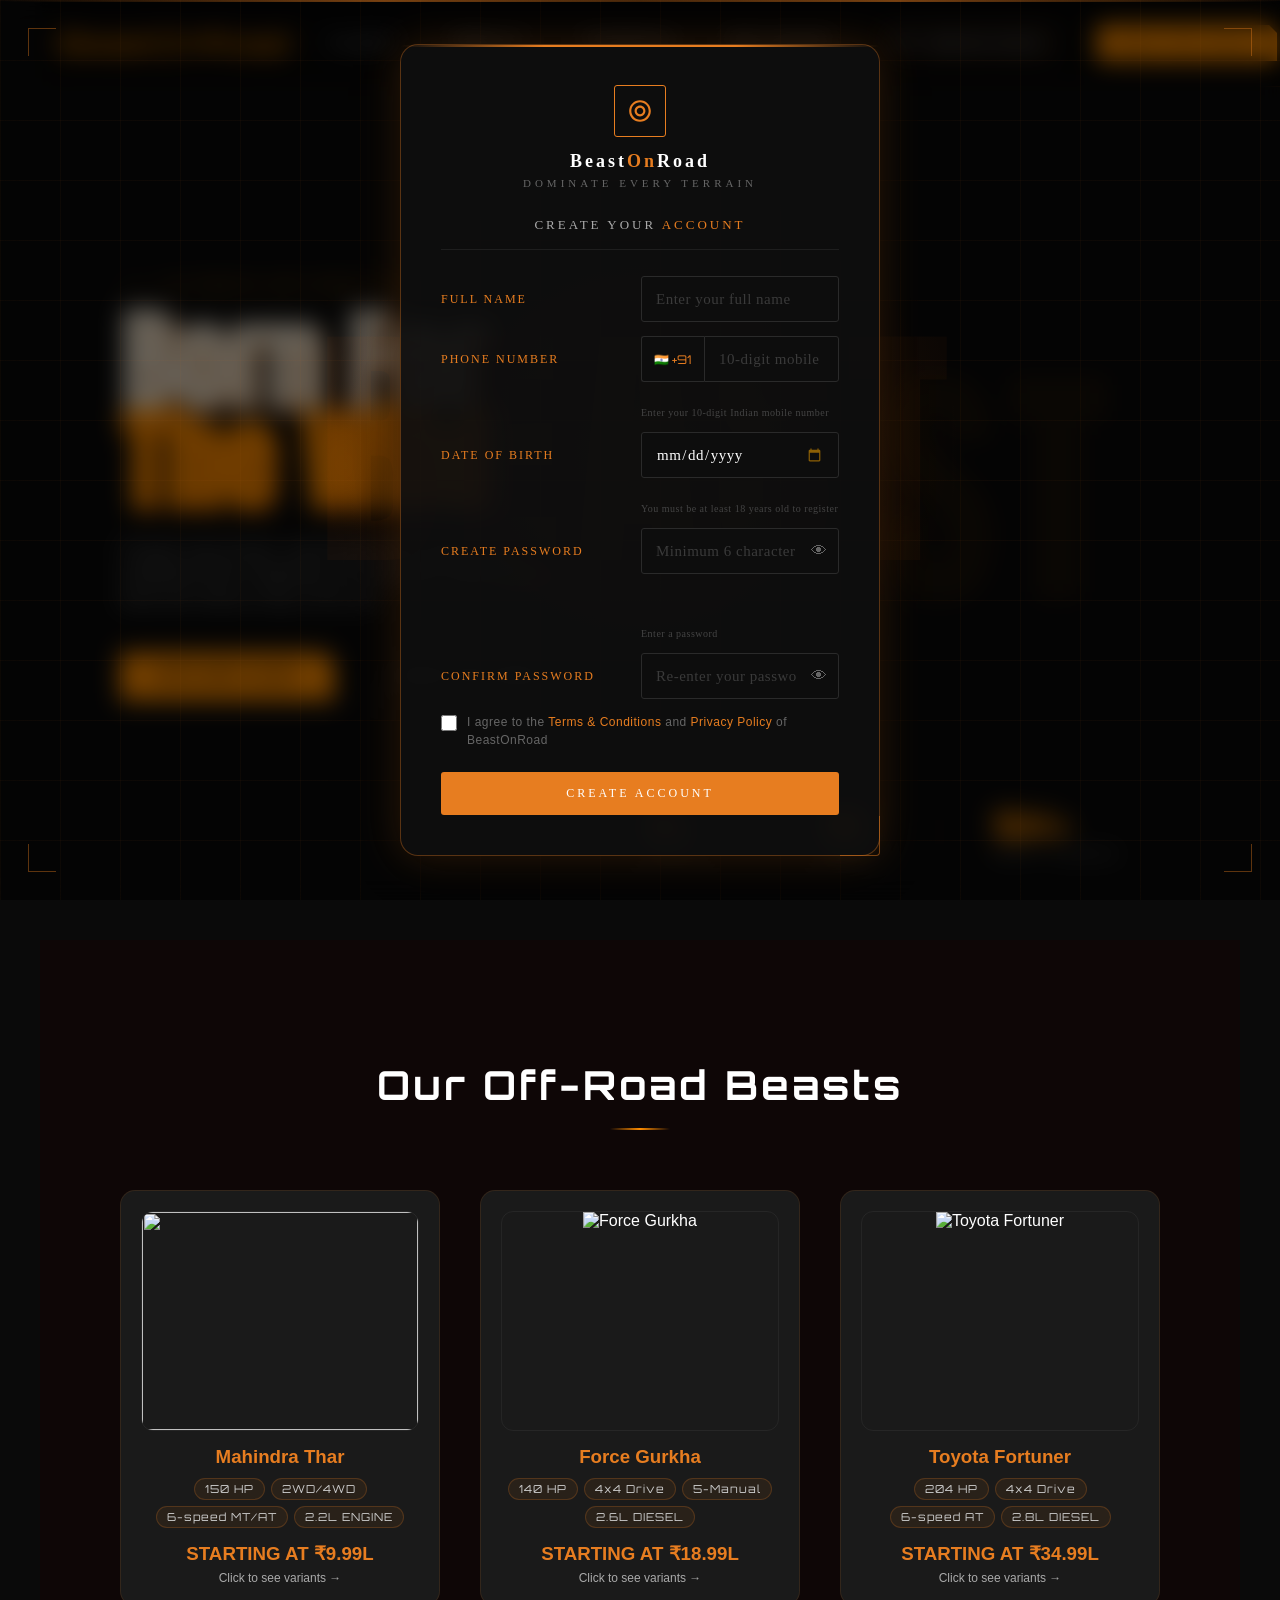
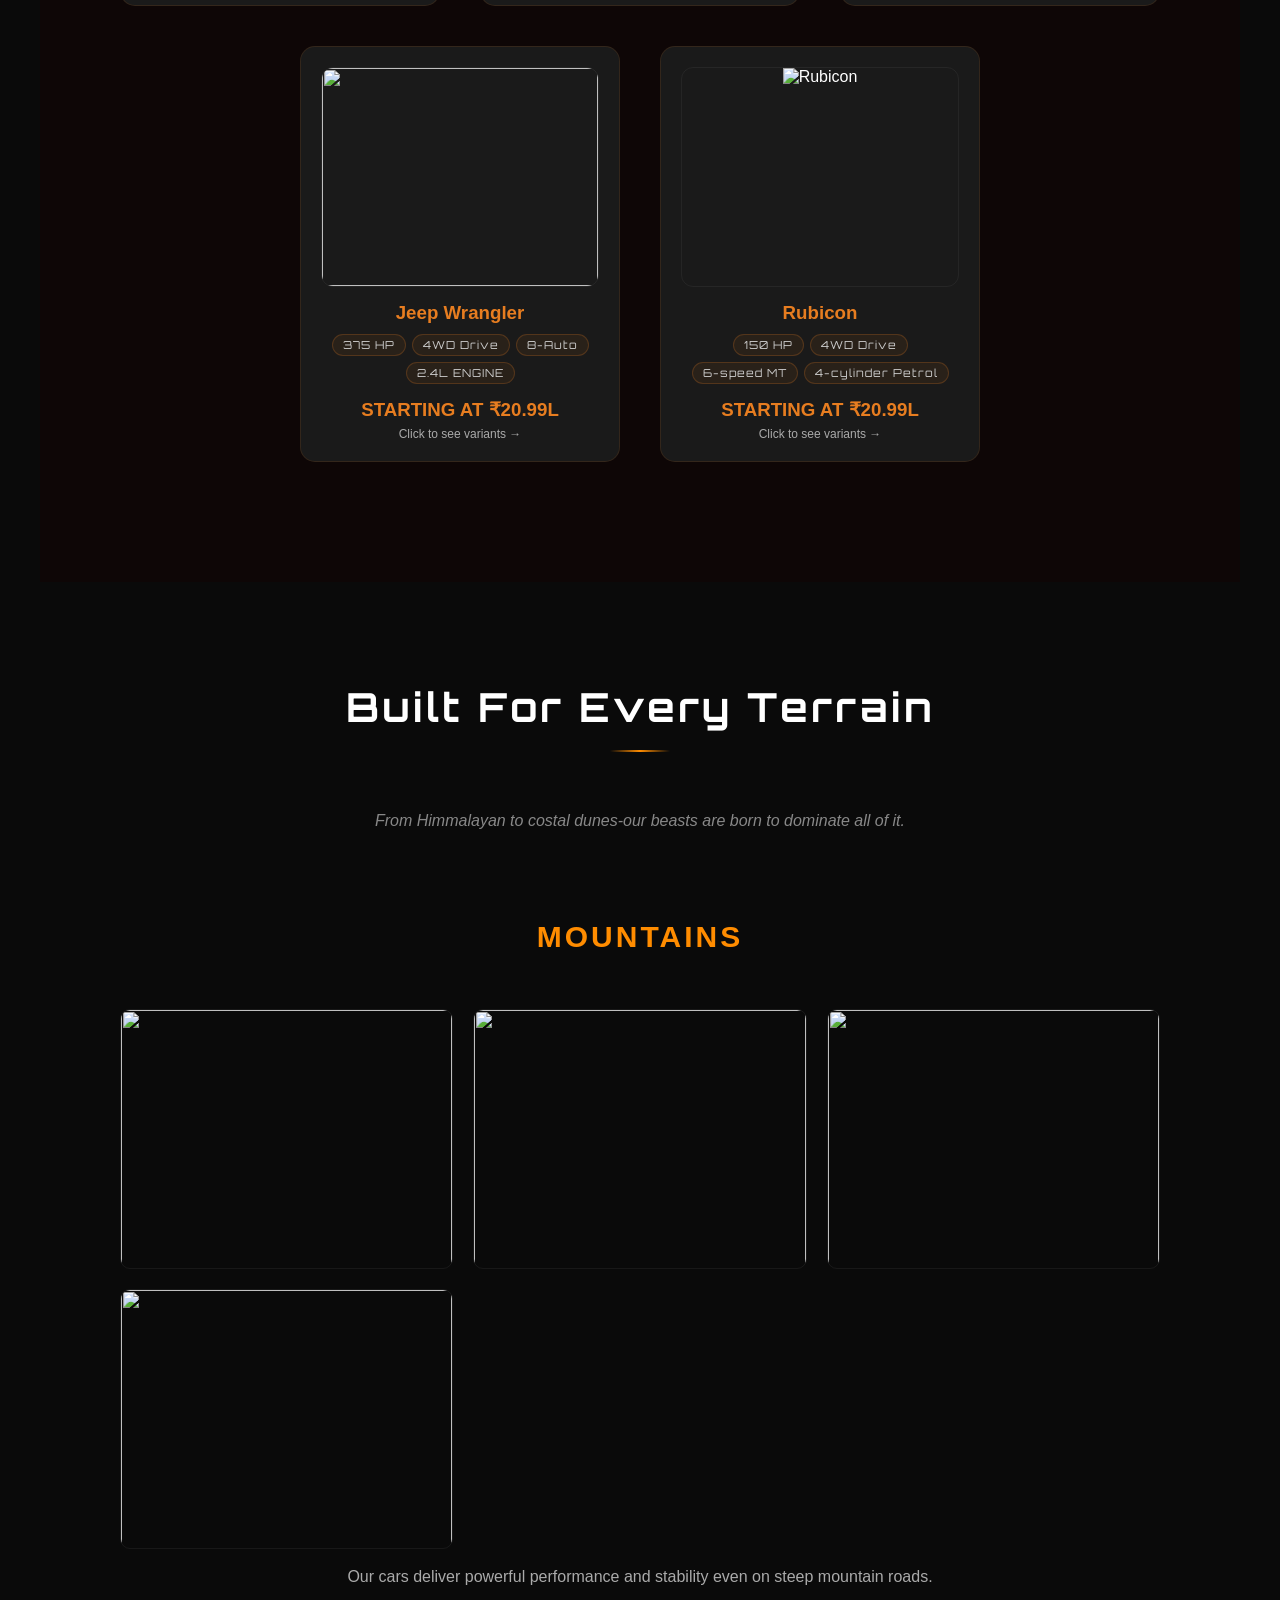
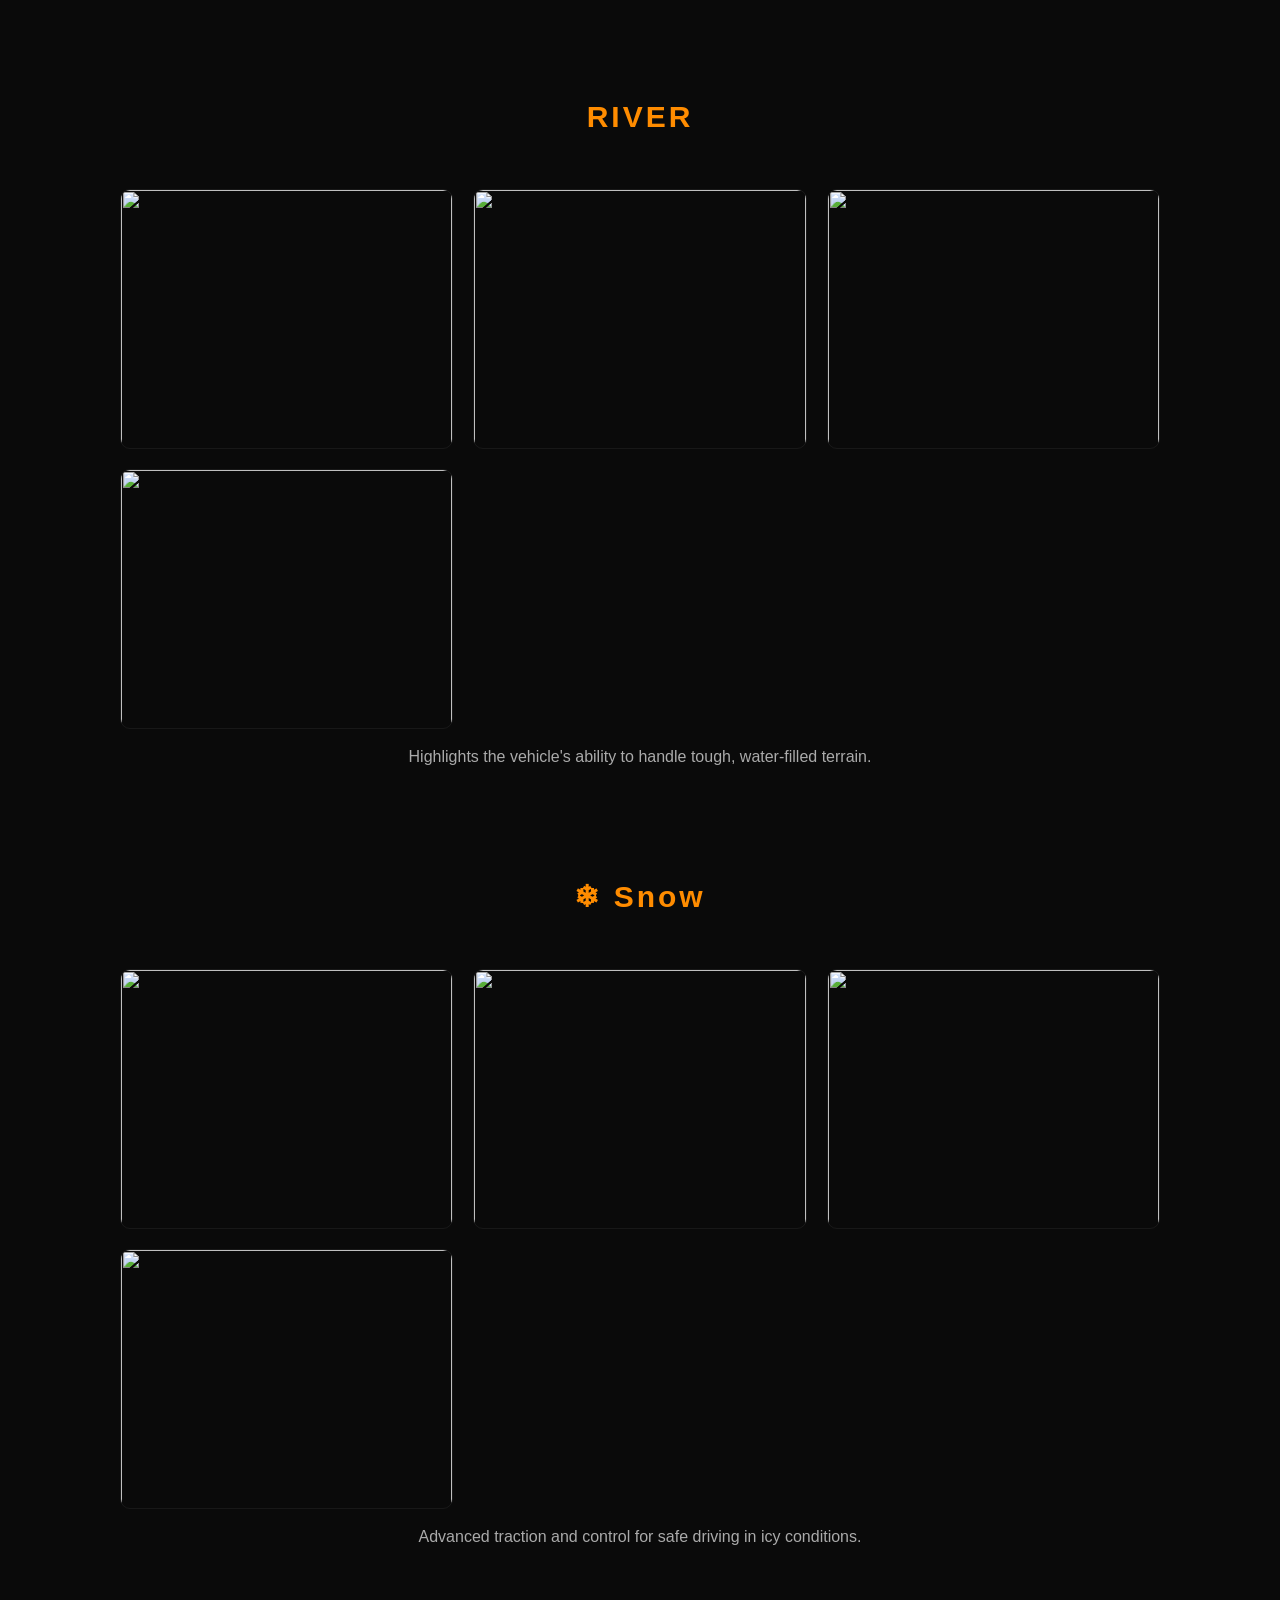
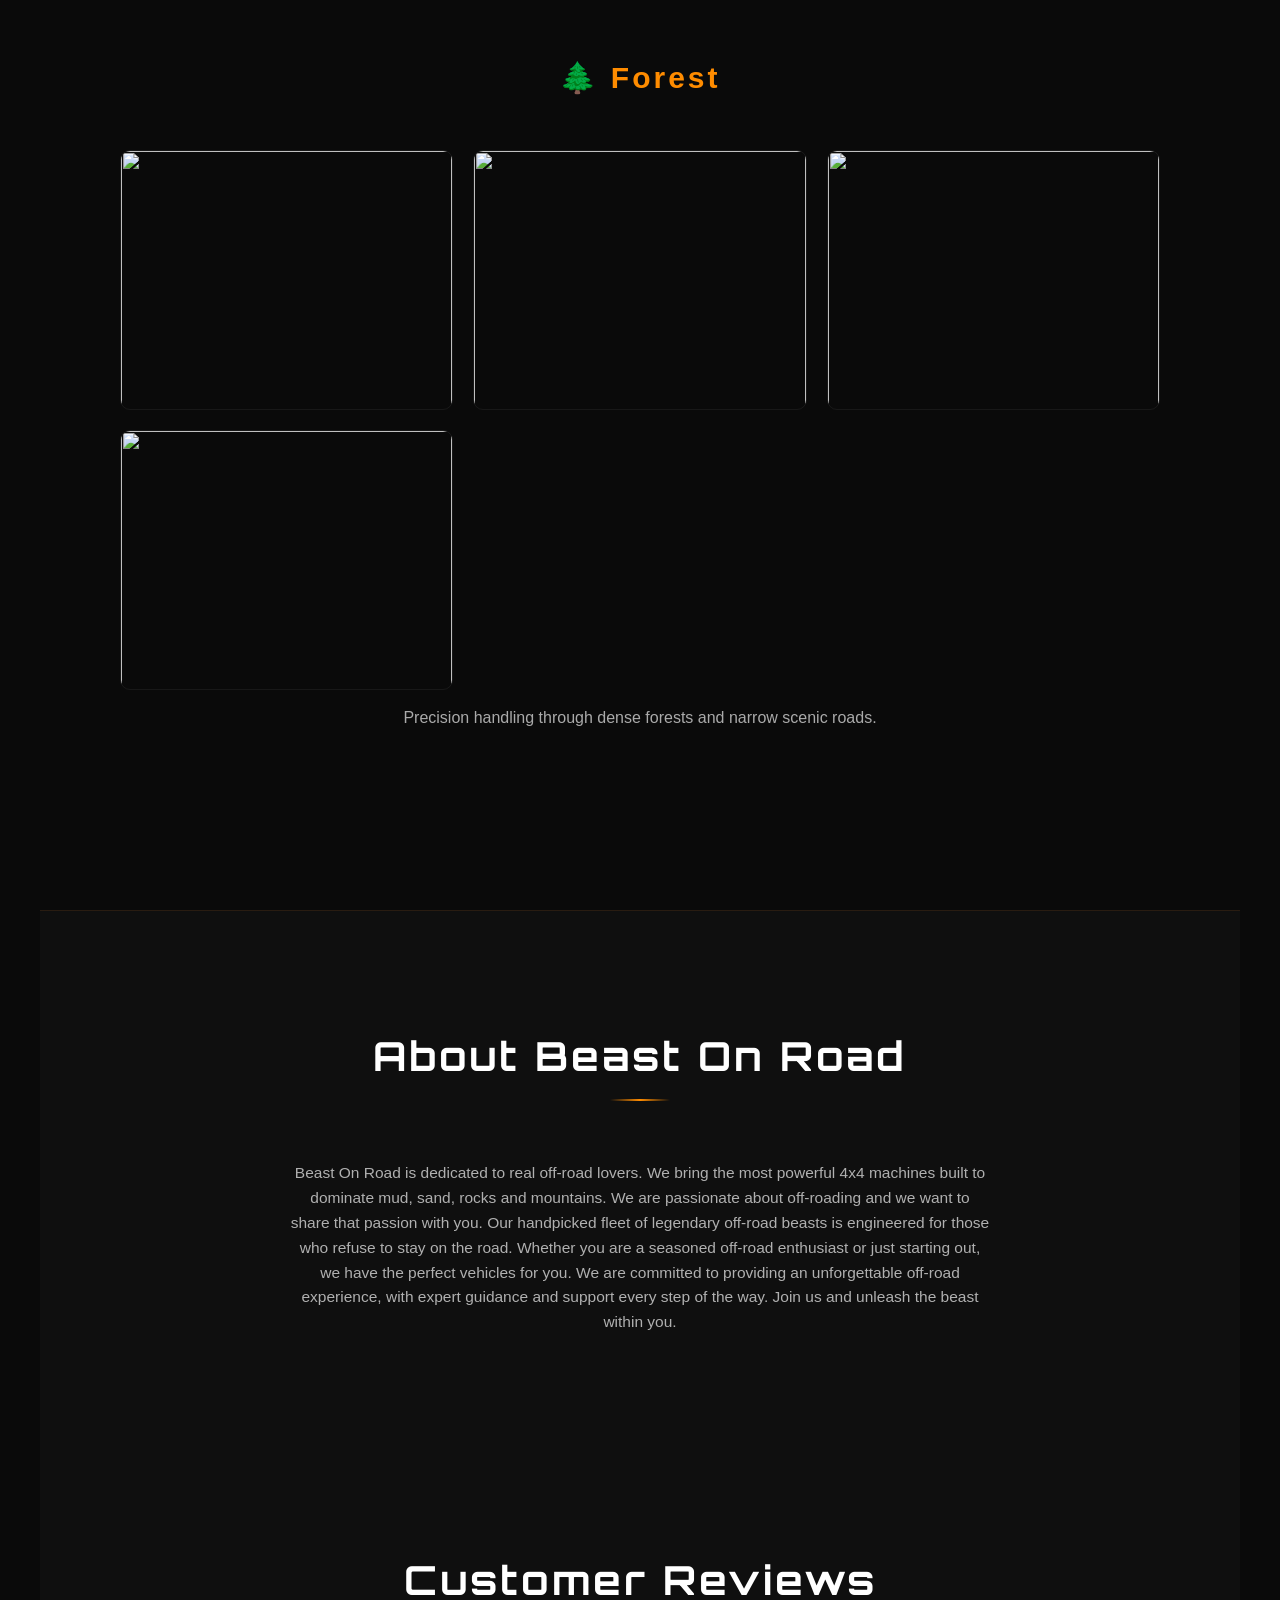
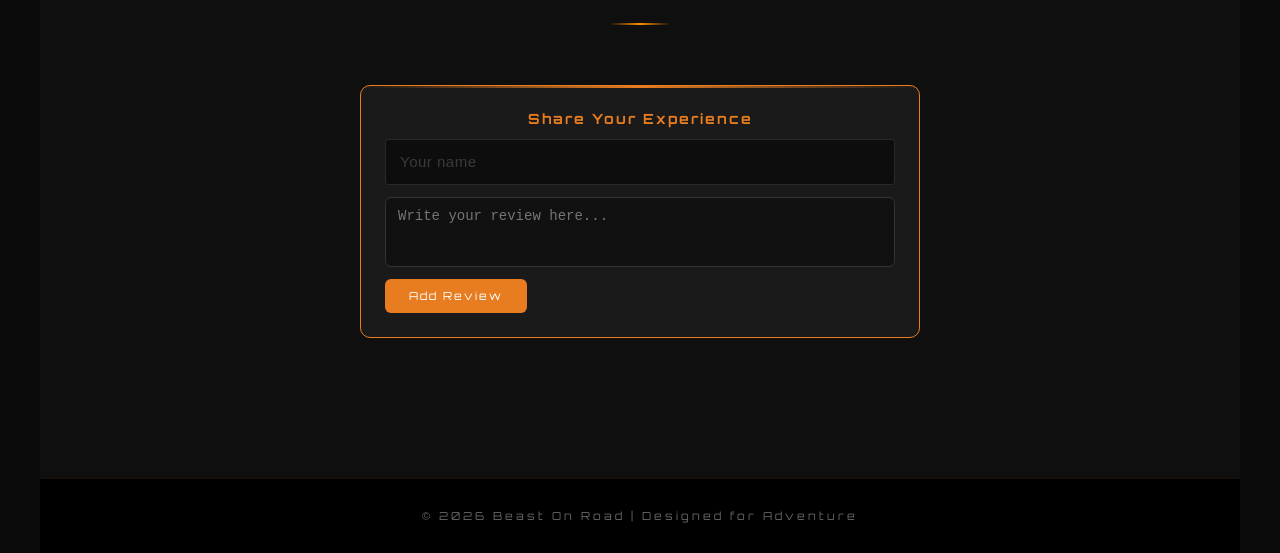
==== commit 7e19e36a: "Update index.html" ====
--- a/index.html
+++ b/index.html
@@ -4,7 +4,7 @@
 <meta charset="UTF-8">
 <title>BeastOnRoad</title>
  
-<link rel="stylesheet" href="style.css">
+<link rel="stylesheet" href="thar.css">
 <link href="https://fonts.googleapis.com/css2?family=Anton&family=Orbitron:wght@400;600&display=swap" rel="stylesheet">
  
 </head>
@@ -488,35 +488,35 @@
   <h2 class="section-title">Our Off-Road Beasts</h2>
   <div class="car-container" id="carGrid">
     <div class="car-card" onclick="showVariants('thar')" style="cursor:pointer;">
-      <div class="image-box"><img src="C:\Users\Aaryushi\OneDrive\Desktop\thar pictures\monstar.jpg" alt="Mahindra Thar"></div>
+      <div class="image-box"><img src="https://upload.wikimedia.org/wikipedia/commons/1/13/Mahindra_Thar_Photoshoot_At_Perupalem_Beach_%28West_Godavari_District%2CAP%2CIndia_%29_Djdavid.jpg?utm_source=commons.wikimedia.org&utm_campaign=index&utm_content=original"></div>
       <h3 style="color: rgb(231,125,32);"><b>Mahindra Thar</b></h3>
       <ul><li>150 HP</li><li>2WD/4WD</li><li>6-speed MT/AT</li><li>2.2L ENGINE</li></ul>
       <h3 style="color: rgb(231,125,32);">STARTING AT ₹9.99L</h3>
       <p style="font-size:12px; color:#aaa; margin-top:6px;">Click to see variants →</p>
     </div>
     <div class="car-card" onclick="showVariants('gurkha')" style="cursor:pointer;">
-      <div class="image-box"><img src="C:\Users\Aaryushi\OneDrive\Desktop\thar pictures\gurkha1.jpg" alt="Force Gurkha"></div>
+      <div class="image-box"><img src="https://static0.hotcarsimages.com/wordpress/wp-content/uploads/2021/09/Gurkha-2_2-1-forcegurkha-co-in.png?w=1600&h=900&fit=crop" alt="Force Gurkha"></div>
       <h3 style="color: rgb(231,125,32);"><b>Force Gurkha</b></h3>
       <ul><li>140 HP</li><li>4x4 Drive</li><li>5-Manual</li><li>2.6L DIESEL</li></ul>
       <h3 style="color: rgb(231,125,32);">STARTING AT ₹18.99L</h3>
       <p style="font-size:12px; color:#aaa; margin-top:6px;">Click to see variants →</p>
     </div>
     <div class="car-card" onclick="showVariants('fortuner')" style="cursor:pointer;">
-      <div class="image-box"><img src="C:\Users\Aaryushi\OneDrive\Desktop\thar pictures\aestheticfortuner.jpg" alt="Toyota Fortuner"></div>
+      <div class="image-box"><img src="https://www.evoindia.com/evoindia/2023-03/62702850-ca0d-4885-95d4-c8da786fb254/DSC_0582.jpg" alt="Toyota Fortuner"></div>
       <h3 style="color: rgb(231,125,32);"><b>Toyota Fortuner</b></h3>
       <ul><li>204 HP</li><li>4x4 Drive</li><li>6-speed AT</li><li>2.8L DIESEL</li></ul>
       <h3 style="color: rgb(231,125,32);">STARTING AT ₹34.99L</h3>
       <p style="font-size:12px; color:#aaa; margin-top:6px;">Click to see variants →</p>
     </div>
     <div class="car-card" onclick="showVariants('wrangler')" style="cursor:pointer;">
-      <div class="image-box"><img src="C:\Users\Aaryushi\OneDrive\Desktop\thar pictures\jeepwrangler.webp" alt="Jeep Wrangler"></div>
+      <div class="image-box"><img src="https://media.assettype.com/freepressjournal/2024-03/4cdd3693-6ae1-4867-abed-8667cb8782a3/Jeep_Wrangler.jpeg"></div>
       <h3 style="color: rgb(231,125,32);"><b>Jeep Wrangler</b></h3>
       <ul><li>375 HP</li><li>4WD Drive</li><li>8-Auto</li><li>2.4L ENGINE</li></ul>
       <h3 style="color: rgb(231,125,32);">STARTING AT ₹20.99L</h3>
       <p style="font-size:12px; color:#aaa; margin-top:6px;">Click to see variants →</p>
     </div>
     <div class="car-card" onclick="showVariants('rubicon')" style="cursor:pointer;">
-      <div class="image-box"><img src="C:\Users\Aaryushi\OneDrive\Desktop\thar pictures\rubicon.avif" alt="Rubicon"></div>
+      <div class="image-box"><img src="https://media.zigcdn.com/media/model/2025/Apr/model-extimg-2114210897_930x620.jpg" alt="Rubicon"></div>
       <h3 style="color: rgb(231,125,32);"><b>Rubicon</b></h3>
       <ul><li>150 HP</li><li>4WD Drive</li><li>6-speed MT</li><li>4-cylinder Petrol</li></ul>
       <h3 style="color: rgb(231,125,32);">STARTING AT ₹20.99L</h3>
--- a/thar.css
+++ b/thar.css
@@ -0,0 +1,744 @@
+/* GOOGLE FONTS */
+@import url('https://fonts.googleapis.com/css2?family=Anton&family=Orbitron:wght@400;600&family=Poppins:wght@300;400;500&display=swap');
+
+/* GLOBAL */
+*{
+margin:0;
+padding:0;
+box-sizing:border-box;
+cursor:crosshair;
+}
+
+body{
+font-family:'Poppins',sans-serif;
+background: radial-gradient(circle at right,#2b1200,#000);
+color:white;
+overflow-x:hidden;
+}
+
+/* NAVBAR */
+
+header{
+position:fixed;
+top:0;
+width:100%;
+display:flex;
+align-items:center;
+justify-content:space-between;
+padding:25px 18px;
+z-index:1000;
+background:rgba(0,0,0,0.4);
+backdrop-filter:blur(8px);
+
+/* ✦ ADDED: subtle orange bottom border line */
+border-bottom: 1px solid rgba(231,125,32,0.18);
+}
+
+.logo{
+font-family:'Orbitron',sans-serif;
+font-size:28px;
+color:#ff8c00;
+letter-spacing:2px;
+
+/* ✦ ADDED: faint text glow */
+text-shadow: 0 0 20px rgba(255,140,0,0.35);
+}
+
+nav a{
+margin:0 25px;
+text-decoration:none;
+color:#cfcfcf;
+font-family:'Orbitron',sans-serif;
+font-size:14px;
+letter-spacing:3px;
+transition:0.3s;
+
+/* ✦ ADDED: subtle underline grows on hover */
+position: relative;
+}
+
+nav a::after {
+  content: '';
+  position: absolute;
+  bottom: -4px;
+  left: 0;
+  width: 0;
+  height: 1px;
+  background: #ff8c00;
+  transition: width 0.3s ease;
+}
+
+nav a:hover::after {
+  width: 100%;
+}
+
+nav a:hover{
+color:#ff8c00;
+}
+
+.nav-btn{
+background:#ff8c00;
+padding:10px 20px;
+font-family:'Orbitron',sans-serif;
+font-size:13px;
+color:black;
+cursor:pointer;
+margin-right:25px;
+margin-left:5px;
+
+/* ✦ ADDED: clip corner + subtle glow on hover */
+clip-path: polygon(0 0, calc(100% - 8px) 0, 100% 8px, 100% 100%, 0 100%);
+transition: background 0.3s, box-shadow 0.3s;
+text-decoration: none;
+}
+
+.nav-btn:hover {
+  background: #ff9f1c;
+  box-shadow: 0 0 18px rgba(255,140,0,0.45);
+}
+
+/* HERO */
+
+.hero{
+height:100vh;
+display:flex;
+flex-direction:column;
+justify-content:center;
+padding-left:80px;
+position:relative;
+}
+
+.tag{
+color:#ff8c00;
+letter-spacing:5px;
+font-size:12px;
+margin-bottom:20px;
+
+/* ✦ ADDED: tag with left accent line */
+display: flex;
+align-items: center;
+gap: 12px;
+}
+
+.tag::before {
+  content: '';
+  display: inline-block;
+  width: 32px;
+  height: 1px;
+  background: #ff8c00;
+  opacity: 0.7;
+}
+
+.hero h1{
+font-family:'Anton',sans-serif;
+font-size:110px;
+line-height:0.9;
+}
+
+.white{
+color:#e7dcc9;
+text-shadow:4px 4px #c25a00;
+}
+
+.orange{
+color:#ff8c00;
+text-shadow:4px 4px #a94c00;
+}
+
+.desc{
+max-width:450px;
+color:#9c9c9c;
+line-height:1.6;
+margin-top:25px;
+}
+
+/* BUTTONS */
+
+.buttons{
+margin-top:40px;
+display:flex;
+gap:30px;
+}
+
+.btn-main{
+background:#ff8c00;
+padding:15px 35px;
+color:black;
+font-weight:bold;
+cursor:pointer;
+transition:0.3s;
+text-decoration: none;
+
+/* ✦ ADDED: clip corner + glow */
+clip-path: polygon(0 0, calc(100% - 10px) 0, 100% 10px, 100% 100%, 0 100%);
+letter-spacing: 1px;
+}
+
+.btn-main:hover{
+background:#ff9f1c;
+box-shadow: 0 0 24px rgba(255,140,0,0.5);
+}
+
+.btn-outline{
+border-bottom:1px solid #444;
+padding:15px 35px;
+cursor:pointer;
+color:#aaa;
+text-decoration: none;
+
+/* ✦ ADDED: animate border color */
+transition: border-color 0.3s, color 0.3s;
+}
+
+.btn-outline:hover {
+  border-color: #ff8c00;
+  color: #ff8c00;
+}
+
+/* BIG BACKGROUND TEXT */
+
+.bg-text{
+position:absolute;
+right:120px;
+top:50%;
+transform:translateY(-50%);
+font-size:260px;
+font-family:'Anton',sans-serif;
+color:rgba(255,140,0,0.06);
+letter-spacing:10px;
+pointer-events:none;
+}
+
+/* STATS */
+
+.stats{
+position:absolute;
+bottom:80px;
+right:120px;
+display:flex;
+gap:80px;
+pointer-events: none;
+}
+
+.stats h2{
+color:#ff8c00;
+font-size:36px;
+font-family:'Orbitron',sans-serif;
+
+/* ✦ ADDED: number glow */
+text-shadow: 0 0 14px rgba(255,140,0,0.4);
+}
+
+.stats p{
+font-size:11px;
+letter-spacing:3px;
+color:#888;
+}
+
+/* ✦ ADDED: divider line between stats */
+.stats > div {
+  position: relative;
+  padding-left: 30px;
+}
+
+.stats > div:not(:first-child)::before {
+  content: '';
+  position: absolute;
+  left: -25px;
+  top: 50%;
+  transform: translateY(-50%);
+  width: 1px;
+  height: 40px;
+  background: rgba(255,140,0,0.2);
+}
+
+/* SECTIONS */
+
+section{
+padding:120px 80px;
+}
+
+.section-title{
+text-align:center;
+font-size:40px;
+margin-bottom:60px;
+font-family:'Orbitron',sans-serif;
+letter-spacing:3px;
+
+/* ✦ ADDED: underline accent centered below title */
+position: relative;
+padding-bottom: 20px;
+}
+
+.section-title::after {
+  content: '';
+  position: absolute;
+  bottom: 0;
+  left: 50%;
+  transform: translateX(-50%);
+  width: 60px;
+  height: 2px;
+  background: linear-gradient(90deg, transparent, #ff8c00, transparent);
+}
+
+/* CARS SECTION */
+
+.cars-section{
+background:#0e0606;
+}
+
+.car-container{
+display:flex;
+flex-wrap:wrap;
+justify-content:center;
+gap:40px;
+}
+
+.car-card{
+background:#1a1a1a;
+width:320px;
+padding:20px;
+border-radius:15px;
+transition:0.4s;
+overflow:hidden;
+text-align:center;
+
+/* ✦ ADDED: subtle orange border + glow on hover */
+border: 1px solid rgba(231,125,32,0.12);
+}
+
+.car-card:hover{
+transform:translateY(-10px) scale(1.05);
+
+/* ✦ ADDED: glowing border on hover */
+border-color: rgba(231,125,32,0.5);
+box-shadow: 0 8px 32px rgba(231,125,32,0.15);
+}
+
+.image-box{
+width:100%;
+height:220px;
+overflow:hidden;
+border-radius:12px;
+
+/* ✦ ADDED: inner border */
+border: 1px solid rgba(255,255,255,0.05);
+}
+
+.image-box img{
+width:100%;
+height:100%;
+object-fit:cover;
+transition:0.4s;
+}
+
+.car-card:hover img{
+transform:scale(1.1);
+}
+
+.car-card h3{
+margin-top:15px;
+}
+
+/* ✦ ADDED: style the ul list inside car cards */
+.car-card ul {
+  list-style: none;
+  margin: 10px 0;
+  display: flex;
+  flex-wrap: wrap;
+  justify-content: center;
+  gap: 6px;
+}
+
+.car-card ul li {
+  background: rgba(231,125,32,0.08);
+  border: 1px solid rgba(231,125,32,0.22);
+  color: #ccc;
+  font-size: 11px;
+  letter-spacing: 1px;
+  padding: 3px 10px;
+  border-radius: 20px;
+  font-family: 'Orbitron', sans-serif;
+}
+
+/* TERRAIN GALLERY */
+
+.gallery-section{
+padding:100px 80px;
+}
+
+.hello{
+    justify-content: center;
+    font-family:sans-serif;
+
+    /* ✦ ADDED: muted italic style */
+    color: #888;
+    font-style: italic;
+    font-size: 16px;
+    text-align: center;
+    margin-bottom: 60px;
+    font-weight: 300;
+}
+
+.terrain-block{
+margin-bottom:80px;
+text-align:center;
+}
+
+.terrain-block h2{
+  padding:30px;
+font-size:30px;
+margin-bottom:25px;
+color:#ff8c00;
+letter-spacing:3px;
+}
+
+.terrain-gallery{
+display:grid;
+grid-template-columns:repeat(auto-fit,minmax(250px,1fr));
+gap:20px;
+}
+
+.terrain-gallery img{
+width:100%;
+height:260px;
+object-fit:cover;
+border-radius:10px;
+transition:0.4s;
+
+/* ✦ ADDED: subtle border */
+border: 1px solid rgba(255,255,255,0.06);
+}
+
+.terrain-gallery img:hover{
+transform:scale(1.07);
+
+/* ✦ ADDED: orange tint border on hover */
+border-color: rgba(255,140,0,0.35);
+box-shadow: 0 4px 20px rgba(255,140,0,0.12);
+}
+
+.terrain-desc{
+margin-top:15px;
+color:#aaa;
+max-width:700px;
+margin-left:auto;
+margin-right:auto;
+line-height:1.6;
+}
+
+/* ABOUT */
+
+.about-section{
+background:#0f0f0f;
+text-align:center;
+
+/* ✦ ADDED: top border accent */
+border-top: 1px solid rgba(231,125,32,0.12);
+}
+
+.about-section p{
+max-width:700px;
+margin:auto;
+color:#aaa;
+line-height:1.6;
+
+/* ✦ ADDED: larger font, slightly lighter color */
+font-size: 15.5px;
+color: #b0b0b0;
+}
+
+/* REVIEWS */
+.review-card {
+  position: relative;
+  padding: 15px 20px;
+  margin: 12px;
+  background: #111;
+  color: #fff;
+  border-radius: 12px;
+  box-shadow: 0 6px 18px rgba(0,0,0,0.4);
+  transition: 0.3s ease;
+
+  /* ✦ ADDED: left accent line */
+  border-left: 2px solid rgba(231,125,32,0.5);
+}
+
+.review-card:hover {
+  transform: translateY(-5px);
+
+  /* ✦ ADDED: glow on hover */
+  box-shadow: 0 8px 28px rgba(231,125,32,0.12);
+  border-left-color: #e77d20;
+}
+
+.delete-btn {
+  position: absolute;
+  top: 10px;
+  right: 14px;
+  font-size: 18px;
+  color: rgba(255,255,255,0.6);
+  cursor: pointer;
+  transition: all 0.3s ease;
+}
+
+.delete-btn:hover {
+  color: #ff4d4d;
+  transform: rotate(90deg) scale(1.2);
+}
+
+.reviews-section{
+padding:100px 80px;
+text-align:center;
+background:#0f0f0f;
+}
+
+.reviews{
+display:flex;
+justify-content:center;
+flex-wrap:wrap;
+gap:30px;
+margin-top:40px;
+}
+
+.review-card{
+background:#1a1a1a;
+padding:30px;
+width:300px;
+border-radius:12px;
+transition:0.2s;
+}
+
+.review-card:hover{
+transform:translateY(-8px);
+}
+
+.review-card p{
+color:#ccc;
+margin-bottom:15px;
+
+/* ✦ ADDED: opening quote mark */
+position: relative;
+padding-top: 10px;
+}
+
+/* ✦ ADDED: decorative quote mark */
+.review-card p::before {
+  content: '"';
+  position: absolute;
+  top: -14px;
+  left: -4px;
+  font-size: 48px;
+  color: rgba(231,125,32,0.18);
+  font-family: Georgia, serif;
+  line-height: 1;
+}
+
+.review-card h4{
+color:#ff8c00;
+letter-spacing: 1px;
+font-size: 13px;
+}
+
+.add-review-box {
+  max-width: 560px;
+  margin: 0 auto 2.5rem;
+  background: #1a1a1a;
+  border: 1px solid #e77d20;
+  border-radius: 10px;
+  padding: 1.5rem;
+  display: flex;
+  flex-direction: column;
+  gap: 12px;
+
+  /* ✦ ADDED: top-left corner accent */
+  position: relative;
+  overflow: hidden;
+}
+
+.add-review-box::before {
+  content: '';
+  position: absolute;
+  top: 0;
+  left: 0;
+  right: 0;
+  height: 2px;
+  background: linear-gradient(90deg, transparent, #e77d20, transparent);
+}
+
+.add-review-box h3 {
+  color: #e77d20;
+  margin: 0;
+  font-family: 'Orbitron', sans-serif;
+  font-size: 14px;
+  letter-spacing: 2px;
+}
+
+.add-review-box input,
+.add-review-box textarea {
+  background: #111;
+  border: 1px solid #333;
+  border-radius: 6px;
+  color: #fff;
+  padding: 10px 12px;
+  font-size: 14px;
+  resize: none;
+  outline: none;
+  transition: border-color 0.2s;
+}
+
+.add-review-box input:focus,
+.add-review-box textarea:focus {
+  border-color: #e77d20;
+  box-shadow: 0 0 0 3px rgba(231,125,32,0.08);
+}
+
+.add-review-box button {
+  background: #e77d20;
+  color: #fff;
+  border: none;
+  padding: 10px 24px;
+  border-radius: 6px;
+  font-size: 14px;
+  cursor: pointer;
+  align-self: flex-start;
+  font-family: 'Orbitron', sans-serif;
+  font-size: 11px;
+  letter-spacing: 2px;
+  transition: background 0.2s, box-shadow 0.2s;
+}
+
+.add-review-box button:hover {
+  background: #d06e18;
+  box-shadow: 0 0 16px rgba(231,125,32,0.35);
+}
+
+/* CONTACT */
+.form-group{
+  display:flex;
+  flex-wrap: wrap;
+  align-items:center;
+  margin-bottom:15px;
+}
+
+.form-group label{
+  width:180px;
+  color:rgb(188, 127, 92);
+  font-size:17px;
+}
+
+.form-group input{
+  flex:1;
+  padding:10px;
+  border-radius:4px;
+  border:none;
+}
+
+.form-group select{
+  flex:1;
+  padding:10px;
+  font-size:16px;
+}
+
+.contact-section{
+background:#121212;
+text-align:center;
+}
+
+form{
+max-width:500px;
+margin:auto;
+display:flex;
+flex-direction:column;
+}
+
+form input,
+form textarea{
+margin:10px 0;
+padding:12px;
+border:5px solid #444;
+border-radius:5px;
+}
+
+form button{
+padding:12px;
+background:#ff8c00;
+border:none;
+cursor:pointer;
+}
+
+body {
+    font-family: Arial;
+    background: #111;
+    color: white;
+    padding: 40px;
+}
+
+.booking-container {
+    display: flex;
+    gap: 20px;
+    flex-wrap: wrap;
+    justify-content: center;
+}
+
+.booking-card {
+    background: #1c1c1c;
+    padding: 20px;
+    border-radius: 10px;
+    width: 250px;
+    border: 1px solid #e77d20;
+}
+
+.booking-card h3 {
+    color: #e77d20;
+}
+
+/* FOOTER */
+
+footer{
+text-align:center;
+padding:30px;
+background:black;
+color:#666;
+
+/* ✦ ADDED: top border */
+border-top: 1px solid rgba(231,125,32,0.12);
+font-family: 'Orbitron', sans-serif;
+font-size: 11px;
+letter-spacing: 3px;
+}
+
+/* ✦ ADDED: smooth scroll */
+html {
+  scroll-behavior: smooth;
+}
+
+/* ✦ ADDED: custom scrollbar */
+::-webkit-scrollbar {
+  width: 6px;
+}
+::-webkit-scrollbar-track {
+  background: #0a0a0a;
+}
+::-webkit-scrollbar-thumb {
+  background: rgba(231,125,32,0.4);
+  border-radius: 3px;
+}
+::-webkit-scrollbar-thumb:hover {
+  background: #e77d20;
+}
+
+/* ✦ ADDED: selection highlight */
+::selection {
+  background: rgba(231,125,32,0.3);
+  color: #fff;
+}
+
+/* ✦ ADDED: terrain block hover effect */
+.terrain-block {
+  transition: 0.3s;
+}
+
+.terrain-block h2 {
+  position: relative;
+  display: inline-block;
+}
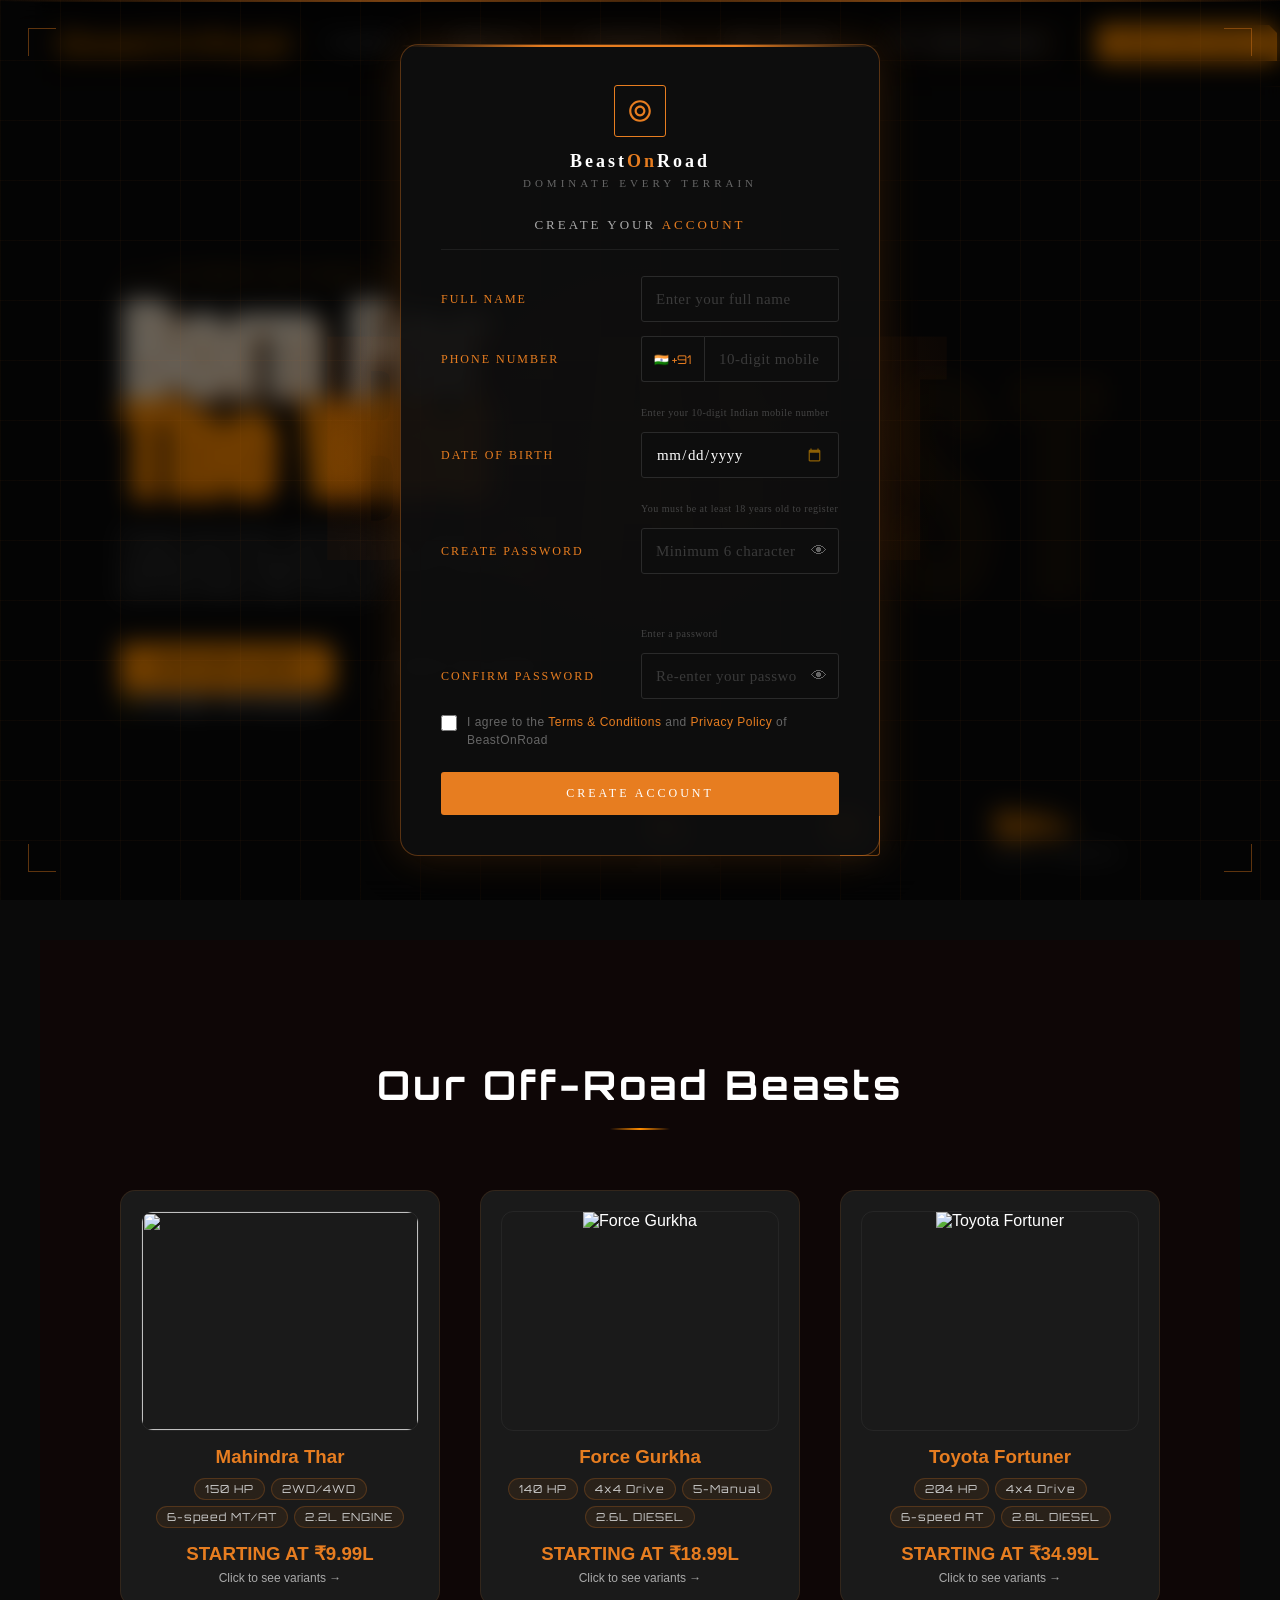
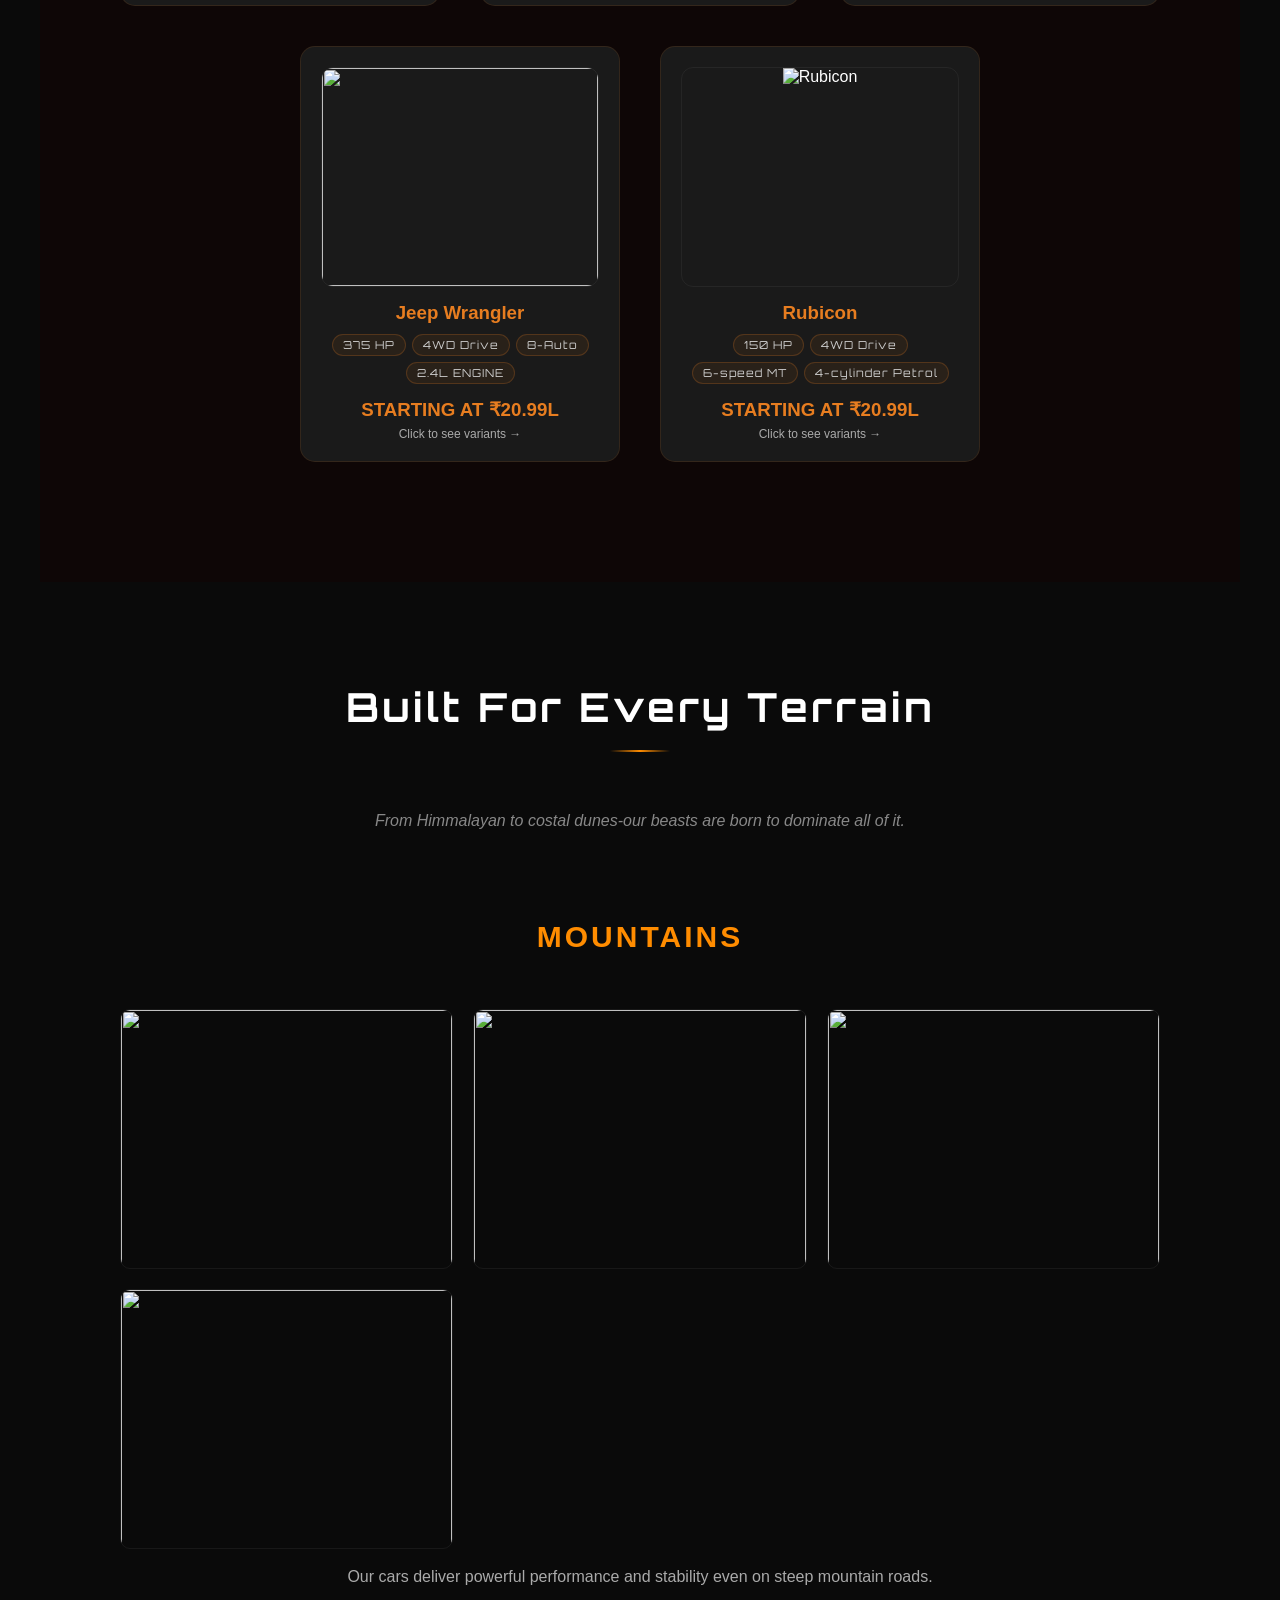
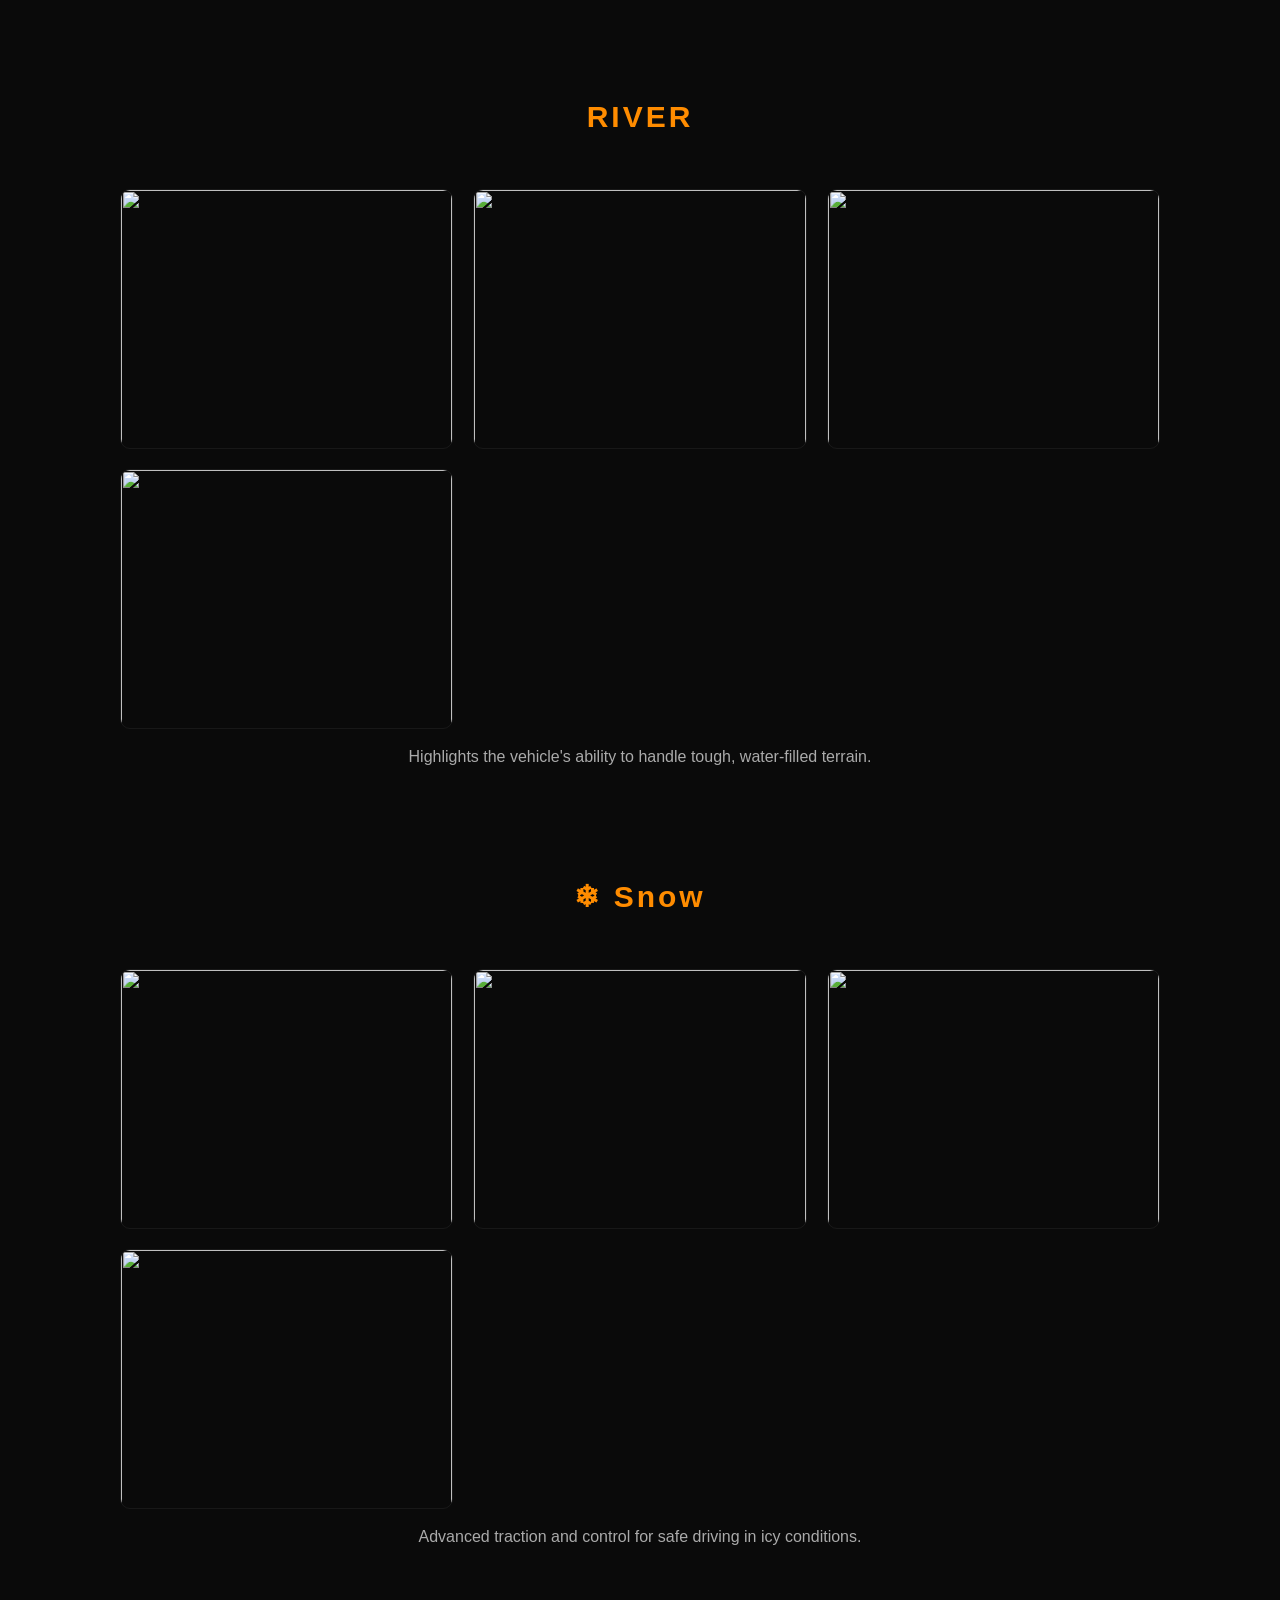
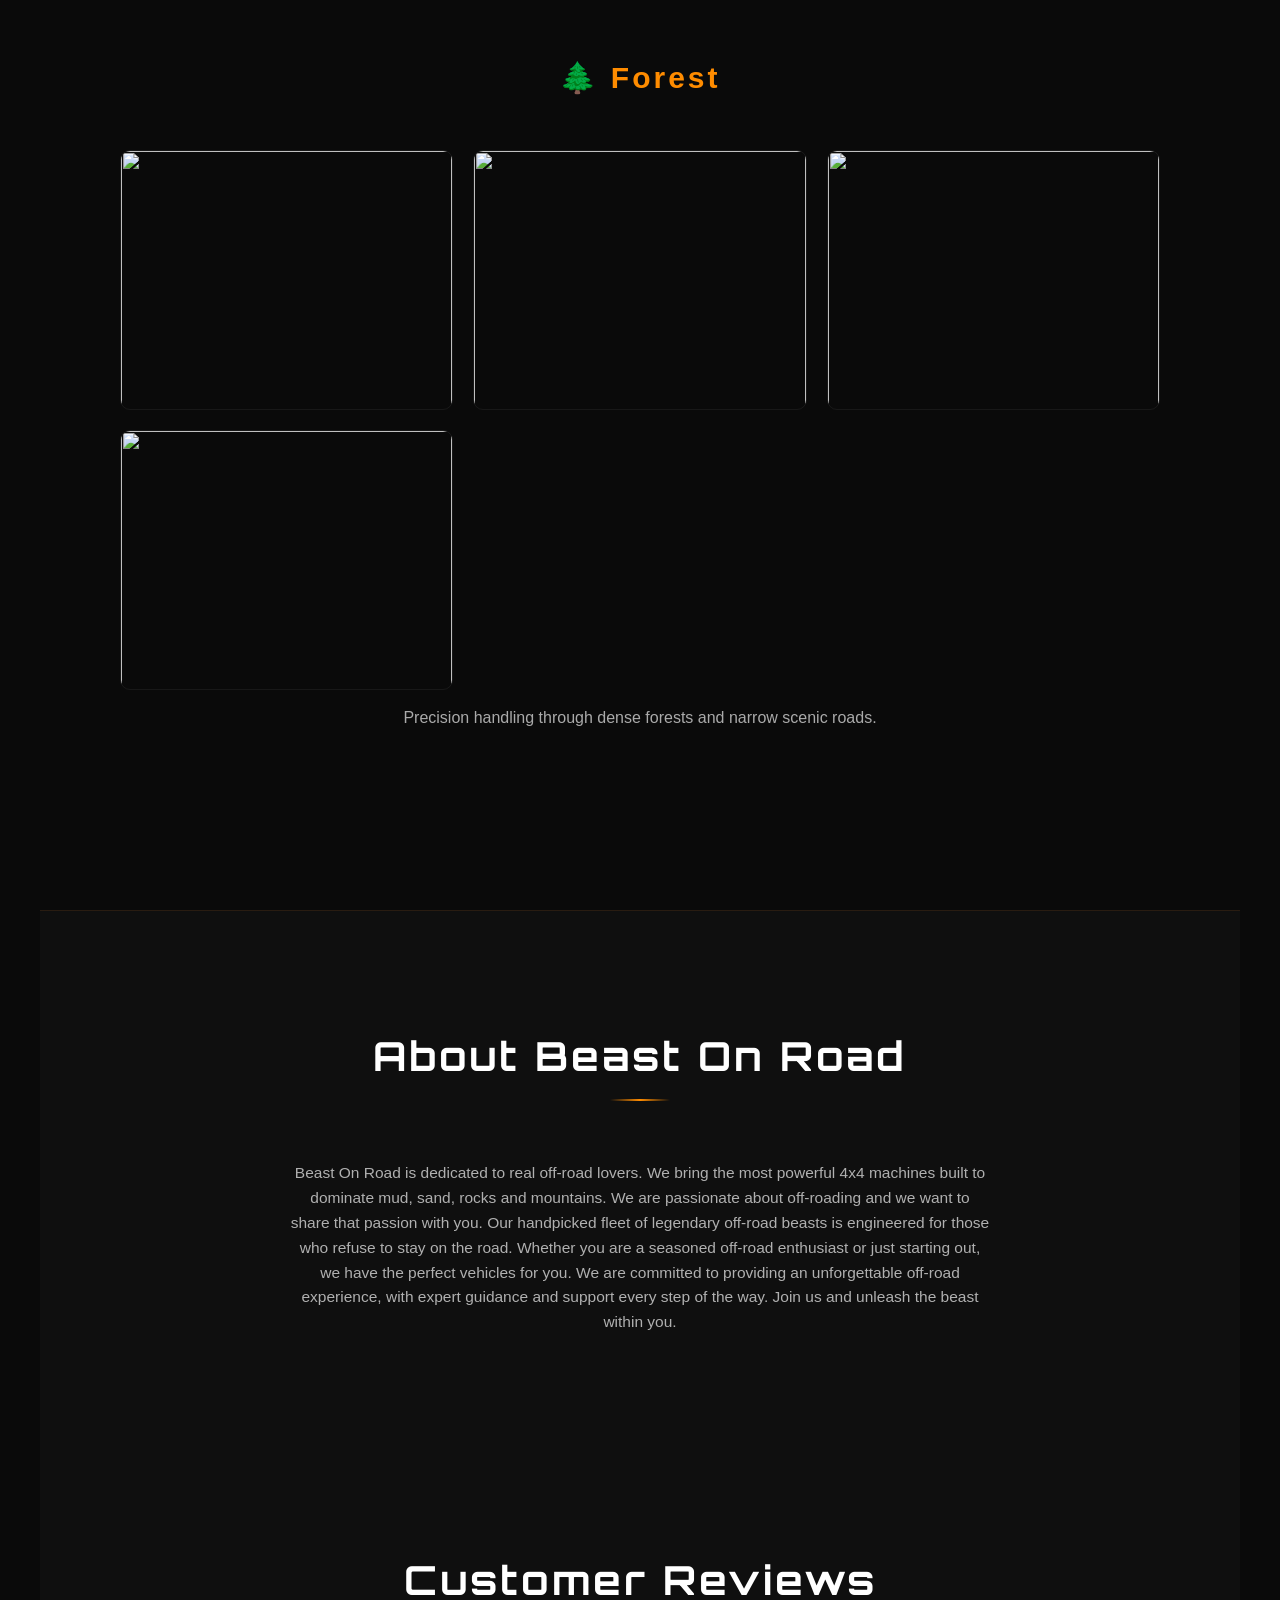
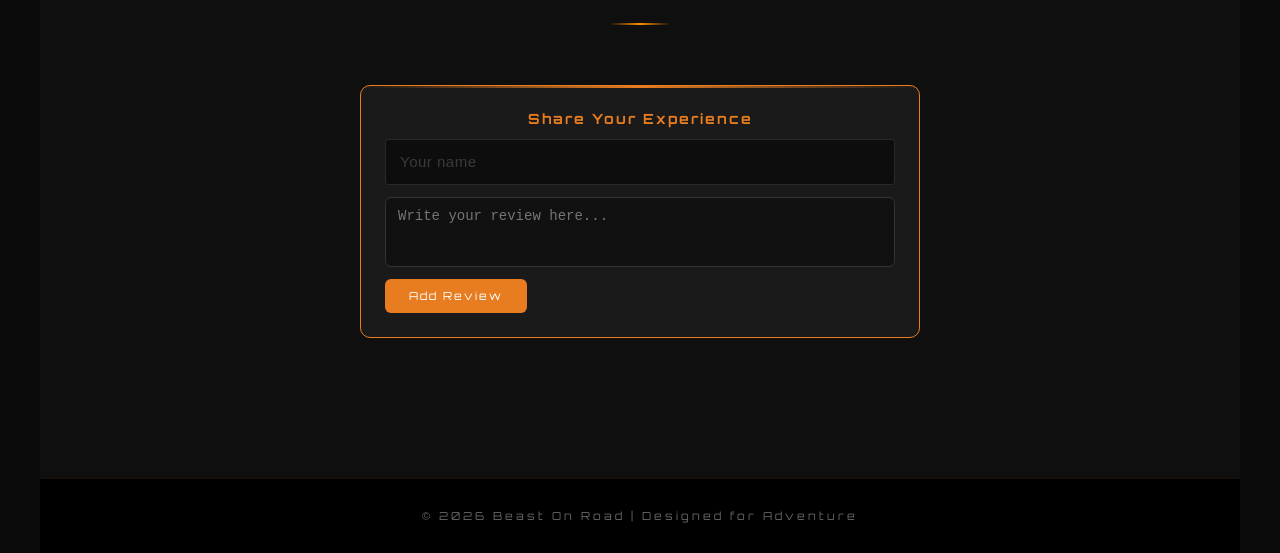
==== commit 5ebf74d1: "Update index.html" ====
--- a/index.html
+++ b/index.html
@@ -4,7 +4,7 @@
 <meta charset="UTF-8">
 <title>BeastOnRoad</title>
  
-<link rel="stylesheet" href="thar.css">
+<link rel="stylesheet" href="style.css">
 <link href="https://fonts.googleapis.com/css2?family=Anton&family=Orbitron:wght@400;600&display=swap" rel="stylesheet">
  
 </head>
@@ -474,6 +474,35 @@
       <a class="btn-main" href="#cars">EXPLORE FLEET</a>
       <a class="btn-outline" href="#contact">BOOK TEST DRIVE</a>
     </div>
+   <div id="ai-quote-line"></div>
+
+   <script>
+const quotes = [
+"Conquer roads. Create stories.",
+"The road ends where adventure begins.",
+"Drive beyond limits.",
+"Every trail tells a story.",
+"Born to roam.",
+"Fuel your wild side.",
+"Adventure starts with ignition.",
+"No maps. Just memories.",
+"Own the road ahead.",
+"Turn journeys into legends."
+];
+
+function loadHeroQuote(){
+const el=document.getElementById("ai-quote-line");
+
+const random=
+quotes[Math.floor(Math.random()*quotes.length)];
+
+el.textContent="⚡ "+random;
+}
+
+loadHeroQuote();
+
+</script>
+   
   </div>
   <div class="bg-text">BEAST</div>
   <div class="stats">
--- a/style.css
+++ b/style.css
@@ -0,0 +1,744 @@
+/* GOOGLE FONTS */
+@import url('https://fonts.googleapis.com/css2?family=Anton&family=Orbitron:wght@400;600&family=Poppins:wght@300;400;500&display=swap');
+
+/* GLOBAL */
+*{
+margin:0;
+padding:0;
+box-sizing:border-box;
+cursor:crosshair;
+}
+
+body{
+font-family:'Poppins',sans-serif;
+background: radial-gradient(circle at right,#2b1200,#000);
+color:white;
+overflow-x:hidden;
+}
+
+/* NAVBAR */
+
+header{
+position:fixed;
+top:0;
+width:100%;
+display:flex;
+align-items:center;
+justify-content:space-between;
+padding:25px 18px;
+z-index:1000;
+background:rgba(0,0,0,0.4);
+backdrop-filter:blur(8px);
+
+/* ✦ ADDED: subtle orange bottom border line */
+border-bottom: 1px solid rgba(231,125,32,0.18);
+}
+
+.logo{
+font-family:'Orbitron',sans-serif;
+font-size:28px;
+color:#ff8c00;
+letter-spacing:2px;
+
+/* ✦ ADDED: faint text glow */
+text-shadow: 0 0 20px rgba(255,140,0,0.35);
+}
+
+nav a{
+margin:0 25px;
+text-decoration:none;
+color:#cfcfcf;
+font-family:'Orbitron',sans-serif;
+font-size:14px;
+letter-spacing:3px;
+transition:0.3s;
+
+/* ✦ ADDED: subtle underline grows on hover */
+position: relative;
+}
+
+nav a::after {
+  content: '';
+  position: absolute;
+  bottom: -4px;
+  left: 0;
+  width: 0;
+  height: 1px;
+  background: #ff8c00;
+  transition: width 0.3s ease;
+}
+
+nav a:hover::after {
+  width: 100%;
+}
+
+nav a:hover{
+color:#ff8c00;
+}
+
+.nav-btn{
+background:#ff8c00;
+padding:10px 20px;
+font-family:'Orbitron',sans-serif;
+font-size:13px;
+color:black;
+cursor:pointer;
+margin-right:25px;
+margin-left:5px;
+
+/* ✦ ADDED: clip corner + subtle glow on hover */
+clip-path: polygon(0 0, calc(100% - 8px) 0, 100% 8px, 100% 100%, 0 100%);
+transition: background 0.3s, box-shadow 0.3s;
+text-decoration: none;
+}
+
+.nav-btn:hover {
+  background: #ff9f1c;
+  box-shadow: 0 0 18px rgba(255,140,0,0.45);
+}
+
+/* HERO */
+
+.hero{
+height:100vh;
+display:flex;
+flex-direction:column;
+justify-content:center;
+padding-left:80px;
+position:relative;
+}
+
+.tag{
+color:#ff8c00;
+letter-spacing:5px;
+font-size:12px;
+margin-bottom:20px;
+
+/* ✦ ADDED: tag with left accent line */
+display: flex;
+align-items: center;
+gap: 12px;
+}
+
+.tag::before {
+  content: '';
+  display: inline-block;
+  width: 32px;
+  height: 1px;
+  background: #ff8c00;
+  opacity: 0.7;
+}
+
+.hero h1{
+font-family:'Anton',sans-serif;
+font-size:110px;
+line-height:0.9;
+}
+
+.white{
+color:#e7dcc9;
+text-shadow:4px 4px #c25a00;
+}
+
+.orange{
+color:#ff8c00;
+text-shadow:4px 4px #a94c00;
+}
+
+.desc{
+max-width:450px;
+color:#9c9c9c;
+line-height:1.6;
+margin-top:25px;
+}
+
+/* BUTTONS */
+
+.buttons{
+margin-top:40px;
+display:flex;
+gap:30px;
+}
+
+.btn-main{
+background:#ff8c00;
+padding:15px 35px;
+color:black;
+font-weight:bold;
+cursor:pointer;
+transition:0.3s;
+text-decoration: none;
+
+/* ✦ ADDED: clip corner + glow */
+clip-path: polygon(0 0, calc(100% - 10px) 0, 100% 10px, 100% 100%, 0 100%);
+letter-spacing: 1px;
+}
+
+.btn-main:hover{
+background:#ff9f1c;
+box-shadow: 0 0 24px rgba(255,140,0,0.5);
+}
+
+.btn-outline{
+border-bottom:1px solid #444;
+padding:15px 35px;
+cursor:pointer;
+color:#aaa;
+text-decoration: none;
+
+/* ✦ ADDED: animate border color */
+transition: border-color 0.3s, color 0.3s;
+}
+
+.btn-outline:hover {
+  border-color: #ff8c00;
+  color: #ff8c00;
+}
+
+/* BIG BACKGROUND TEXT */
+
+.bg-text{
+position:absolute;
+right:120px;
+top:50%;
+transform:translateY(-50%);
+font-size:260px;
+font-family:'Anton',sans-serif;
+color:rgba(255,140,0,0.06);
+letter-spacing:10px;
+pointer-events:none;
+}
+
+/* STATS */
+
+.stats{
+position:absolute;
+bottom:80px;
+right:120px;
+display:flex;
+gap:80px;
+pointer-events: none;
+}
+
+.stats h2{
+color:#ff8c00;
+font-size:36px;
+font-family:'Orbitron',sans-serif;
+
+/* ✦ ADDED: number glow */
+text-shadow: 0 0 14px rgba(255,140,0,0.4);
+}
+
+.stats p{
+font-size:11px;
+letter-spacing:3px;
+color:#888;
+}
+
+/* ✦ ADDED: divider line between stats */
+.stats > div {
+  position: relative;
+  padding-left: 30px;
+}
+
+.stats > div:not(:first-child)::before {
+  content: '';
+  position: absolute;
+  left: -25px;
+  top: 50%;
+  transform: translateY(-50%);
+  width: 1px;
+  height: 40px;
+  background: rgba(255,140,0,0.2);
+}
+
+/* SECTIONS */
+
+section{
+padding:120px 80px;
+}
+
+.section-title{
+text-align:center;
+font-size:40px;
+margin-bottom:60px;
+font-family:'Orbitron',sans-serif;
+letter-spacing:3px;
+
+/* ✦ ADDED: underline accent centered below title */
+position: relative;
+padding-bottom: 20px;
+}
+
+.section-title::after {
+  content: '';
+  position: absolute;
+  bottom: 0;
+  left: 50%;
+  transform: translateX(-50%);
+  width: 60px;
+  height: 2px;
+  background: linear-gradient(90deg, transparent, #ff8c00, transparent);
+}
+
+/* CARS SECTION */
+
+.cars-section{
+background:#0e0606;
+}
+
+.car-container{
+display:flex;
+flex-wrap:wrap;
+justify-content:center;
+gap:40px;
+}
+
+.car-card{
+background:#1a1a1a;
+width:320px;
+padding:20px;
+border-radius:15px;
+transition:0.4s;
+overflow:hidden;
+text-align:center;
+
+/* ✦ ADDED: subtle orange border + glow on hover */
+border: 1px solid rgba(231,125,32,0.12);
+}
+
+.car-card:hover{
+transform:translateY(-10px) scale(1.05);
+
+/* ✦ ADDED: glowing border on hover */
+border-color: rgba(231,125,32,0.5);
+box-shadow: 0 8px 32px rgba(231,125,32,0.15);
+}
+
+.image-box{
+width:100%;
+height:220px;
+overflow:hidden;
+border-radius:12px;
+
+/* ✦ ADDED: inner border */
+border: 1px solid rgba(255,255,255,0.05);
+}
+
+.image-box img{
+width:100%;
+height:100%;
+object-fit:cover;
+transition:0.4s;
+}
+
+.car-card:hover img{
+transform:scale(1.1);
+}
+
+.car-card h3{
+margin-top:15px;
+}
+
+/* ✦ ADDED: style the ul list inside car cards */
+.car-card ul {
+  list-style: none;
+  margin: 10px 0;
+  display: flex;
+  flex-wrap: wrap;
+  justify-content: center;
+  gap: 6px;
+}
+
+.car-card ul li {
+  background: rgba(231,125,32,0.08);
+  border: 1px solid rgba(231,125,32,0.22);
+  color: #ccc;
+  font-size: 11px;
+  letter-spacing: 1px;
+  padding: 3px 10px;
+  border-radius: 20px;
+  font-family: 'Orbitron', sans-serif;
+}
+
+/* TERRAIN GALLERY */
+
+.gallery-section{
+padding:100px 80px;
+}
+
+.hello{
+    justify-content: center;
+    font-family:sans-serif;
+
+    /* ✦ ADDED: muted italic style */
+    color: #888;
+    font-style: italic;
+    font-size: 16px;
+    text-align: center;
+    margin-bottom: 60px;
+    font-weight: 300;
+}
+
+.terrain-block{
+margin-bottom:80px;
+text-align:center;
+}
+
+.terrain-block h2{
+  padding:30px;
+font-size:30px;
+margin-bottom:25px;
+color:#ff8c00;
+letter-spacing:3px;
+}
+
+.terrain-gallery{
+display:grid;
+grid-template-columns:repeat(auto-fit,minmax(250px,1fr));
+gap:20px;
+}
+
+.terrain-gallery img{
+width:100%;
+height:260px;
+object-fit:cover;
+border-radius:10px;
+transition:0.4s;
+
+/* ✦ ADDED: subtle border */
+border: 1px solid rgba(255,255,255,0.06);
+}
+
+.terrain-gallery img:hover{
+transform:scale(1.07);
+
+/* ✦ ADDED: orange tint border on hover */
+border-color: rgba(255,140,0,0.35);
+box-shadow: 0 4px 20px rgba(255,140,0,0.12);
+}
+
+.terrain-desc{
+margin-top:15px;
+color:#aaa;
+max-width:700px;
+margin-left:auto;
+margin-right:auto;
+line-height:1.6;
+}
+
+/* ABOUT */
+
+.about-section{
+background:#0f0f0f;
+text-align:center;
+
+/* ✦ ADDED: top border accent */
+border-top: 1px solid rgba(231,125,32,0.12);
+}
+
+.about-section p{
+max-width:700px;
+margin:auto;
+color:#aaa;
+line-height:1.6;
+
+/* ✦ ADDED: larger font, slightly lighter color */
+font-size: 15.5px;
+color: #b0b0b0;
+}
+
+/* REVIEWS */
+.review-card {
+  position: relative;
+  padding: 15px 20px;
+  margin: 12px;
+  background: #111;
+  color: #fff;
+  border-radius: 12px;
+  box-shadow: 0 6px 18px rgba(0,0,0,0.4);
+  transition: 0.3s ease;
+
+  /* ✦ ADDED: left accent line */
+  border-left: 2px solid rgba(231,125,32,0.5);
+}
+
+.review-card:hover {
+  transform: translateY(-5px);
+
+  /* ✦ ADDED: glow on hover */
+  box-shadow: 0 8px 28px rgba(231,125,32,0.12);
+  border-left-color: #e77d20;
+}
+
+.delete-btn {
+  position: absolute;
+  top: 10px;
+  right: 14px;
+  font-size: 18px;
+  color: rgba(255,255,255,0.6);
+  cursor: pointer;
+  transition: all 0.3s ease;
+}
+
+.delete-btn:hover {
+  color: #ff4d4d;
+  transform: rotate(90deg) scale(1.2);
+}
+
+.reviews-section{
+padding:100px 80px;
+text-align:center;
+background:#0f0f0f;
+}
+
+.reviews{
+display:flex;
+justify-content:center;
+flex-wrap:wrap;
+gap:30px;
+margin-top:40px;
+}
+
+.review-card{
+background:#1a1a1a;
+padding:30px;
+width:300px;
+border-radius:12px;
+transition:0.2s;
+}
+
+.review-card:hover{
+transform:translateY(-8px);
+}
+
+.review-card p{
+color:#ccc;
+margin-bottom:15px;
+
+/* ✦ ADDED: opening quote mark */
+position: relative;
+padding-top: 10px;
+}
+
+/* ✦ ADDED: decorative quote mark */
+.review-card p::before {
+  content: '"';
+  position: absolute;
+  top: -14px;
+  left: -4px;
+  font-size: 48px;
+  color: rgba(231,125,32,0.18);
+  font-family: Georgia, serif;
+  line-height: 1;
+}
+
+.review-card h4{
+color:#ff8c00;
+letter-spacing: 1px;
+font-size: 13px;
+}
+
+.add-review-box {
+  max-width: 560px;
+  margin: 0 auto 2.5rem;
+  background: #1a1a1a;
+  border: 1px solid #e77d20;
+  border-radius: 10px;
+  padding: 1.5rem;
+  display: flex;
+  flex-direction: column;
+  gap: 12px;
+
+  /* ✦ ADDED: top-left corner accent */
+  position: relative;
+  overflow: hidden;
+}
+
+.add-review-box::before {
+  content: '';
+  position: absolute;
+  top: 0;
+  left: 0;
+  right: 0;
+  height: 2px;
+  background: linear-gradient(90deg, transparent, #e77d20, transparent);
+}
+
+.add-review-box h3 {
+  color: #e77d20;
+  margin: 0;
+  font-family: 'Orbitron', sans-serif;
+  font-size: 14px;
+  letter-spacing: 2px;
+}
+
+.add-review-box input,
+.add-review-box textarea {
+  background: #111;
+  border: 1px solid #333;
+  border-radius: 6px;
+  color: #fff;
+  padding: 10px 12px;
+  font-size: 14px;
+  resize: none;
+  outline: none;
+  transition: border-color 0.2s;
+}
+
+.add-review-box input:focus,
+.add-review-box textarea:focus {
+  border-color: #e77d20;
+  box-shadow: 0 0 0 3px rgba(231,125,32,0.08);
+}
+
+.add-review-box button {
+  background: #e77d20;
+  color: #fff;
+  border: none;
+  padding: 10px 24px;
+  border-radius: 6px;
+  font-size: 14px;
+  cursor: pointer;
+  align-self: flex-start;
+  font-family: 'Orbitron', sans-serif;
+  font-size: 11px;
+  letter-spacing: 2px;
+  transition: background 0.2s, box-shadow 0.2s;
+}
+
+.add-review-box button:hover {
+  background: #d06e18;
+  box-shadow: 0 0 16px rgba(231,125,32,0.35);
+}
+
+/* CONTACT */
+.form-group{
+  display:flex;
+  flex-wrap: wrap;
+  align-items:center;
+  margin-bottom:15px;
+}
+
+.form-group label{
+  width:180px;
+  color:rgb(188, 127, 92);
+  font-size:17px;
+}
+
+.form-group input{
+  flex:1;
+  padding:10px;
+  border-radius:4px;
+  border:none;
+}
+
+.form-group select{
+  flex:1;
+  padding:10px;
+  font-size:16px;
+}
+
+.contact-section{
+background:#121212;
+text-align:center;
+}
+
+form{
+max-width:500px;
+margin:auto;
+display:flex;
+flex-direction:column;
+}
+
+form input,
+form textarea{
+margin:10px 0;
+padding:12px;
+border:5px solid #444;
+border-radius:5px;
+}
+
+form button{
+padding:12px;
+background:#ff8c00;
+border:none;
+cursor:pointer;
+}
+
+body {
+    font-family: Arial;
+    background: #111;
+    color: white;
+    padding: 40px;
+}
+
+.booking-container {
+    display: flex;
+    gap: 20px;
+    flex-wrap: wrap;
+    justify-content: center;
+}
+
+.booking-card {
+    background: #1c1c1c;
+    padding: 20px;
+    border-radius: 10px;
+    width: 250px;
+    border: 1px solid #e77d20;
+}
+
+.booking-card h3 {
+    color: #e77d20;
+}
+
+/* FOOTER */
+
+footer{
+text-align:center;
+padding:30px;
+background:black;
+color:#666;
+
+/* ✦ ADDED: top border */
+border-top: 1px solid rgba(231,125,32,0.12);
+font-family: 'Orbitron', sans-serif;
+font-size: 11px;
+letter-spacing: 3px;
+}
+
+/* ✦ ADDED: smooth scroll */
+html {
+  scroll-behavior: smooth;
+}
+
+/* ✦ ADDED: custom scrollbar */
+::-webkit-scrollbar {
+  width: 6px;
+}
+::-webkit-scrollbar-track {
+  background: #0a0a0a;
+}
+::-webkit-scrollbar-thumb {
+  background: rgba(231,125,32,0.4);
+  border-radius: 3px;
+}
+::-webkit-scrollbar-thumb:hover {
+  background: #e77d20;
+}
+
+/* ✦ ADDED: selection highlight */
+::selection {
+  background: rgba(231,125,32,0.3);
+  color: #fff;
+}
+
+/* ✦ ADDED: terrain block hover effect */
+.terrain-block {
+  transition: 0.3s;
+}
+
+.terrain-block h2 {
+  position: relative;
+  display: inline-block;
+}
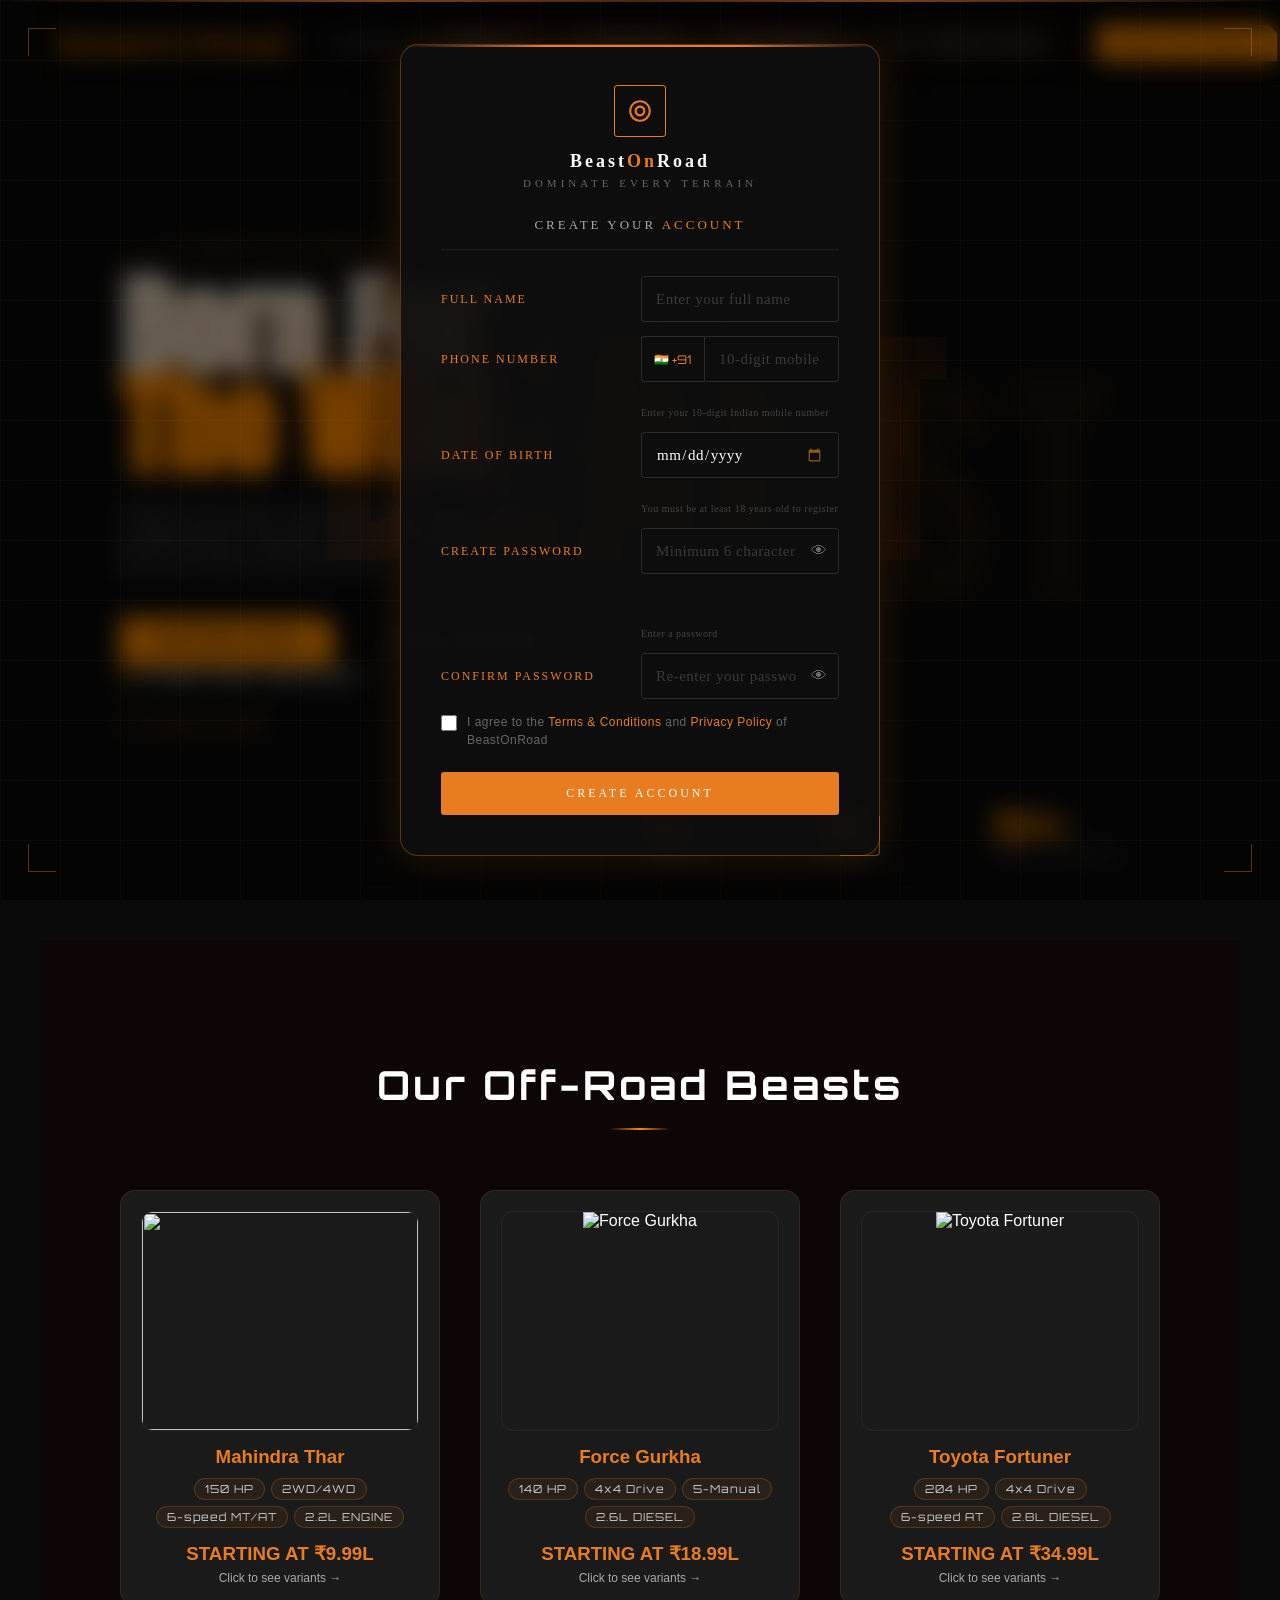
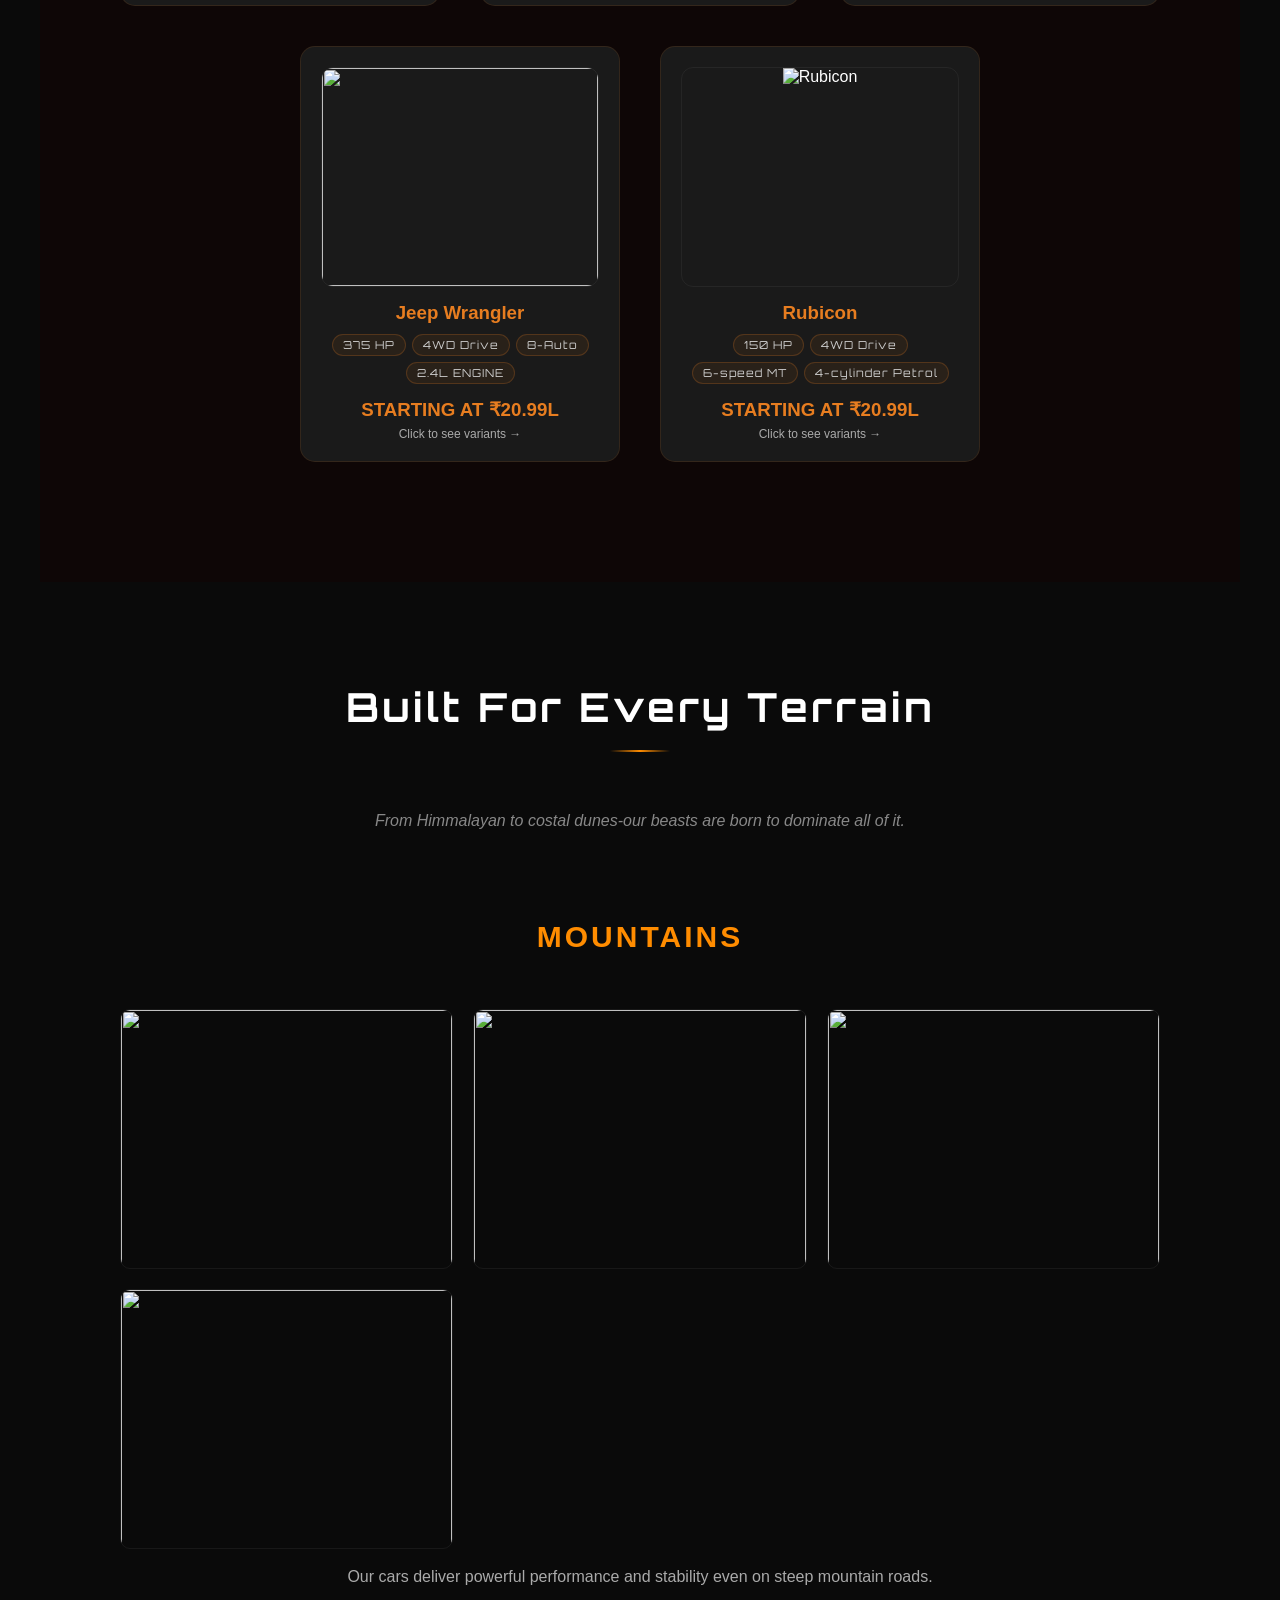
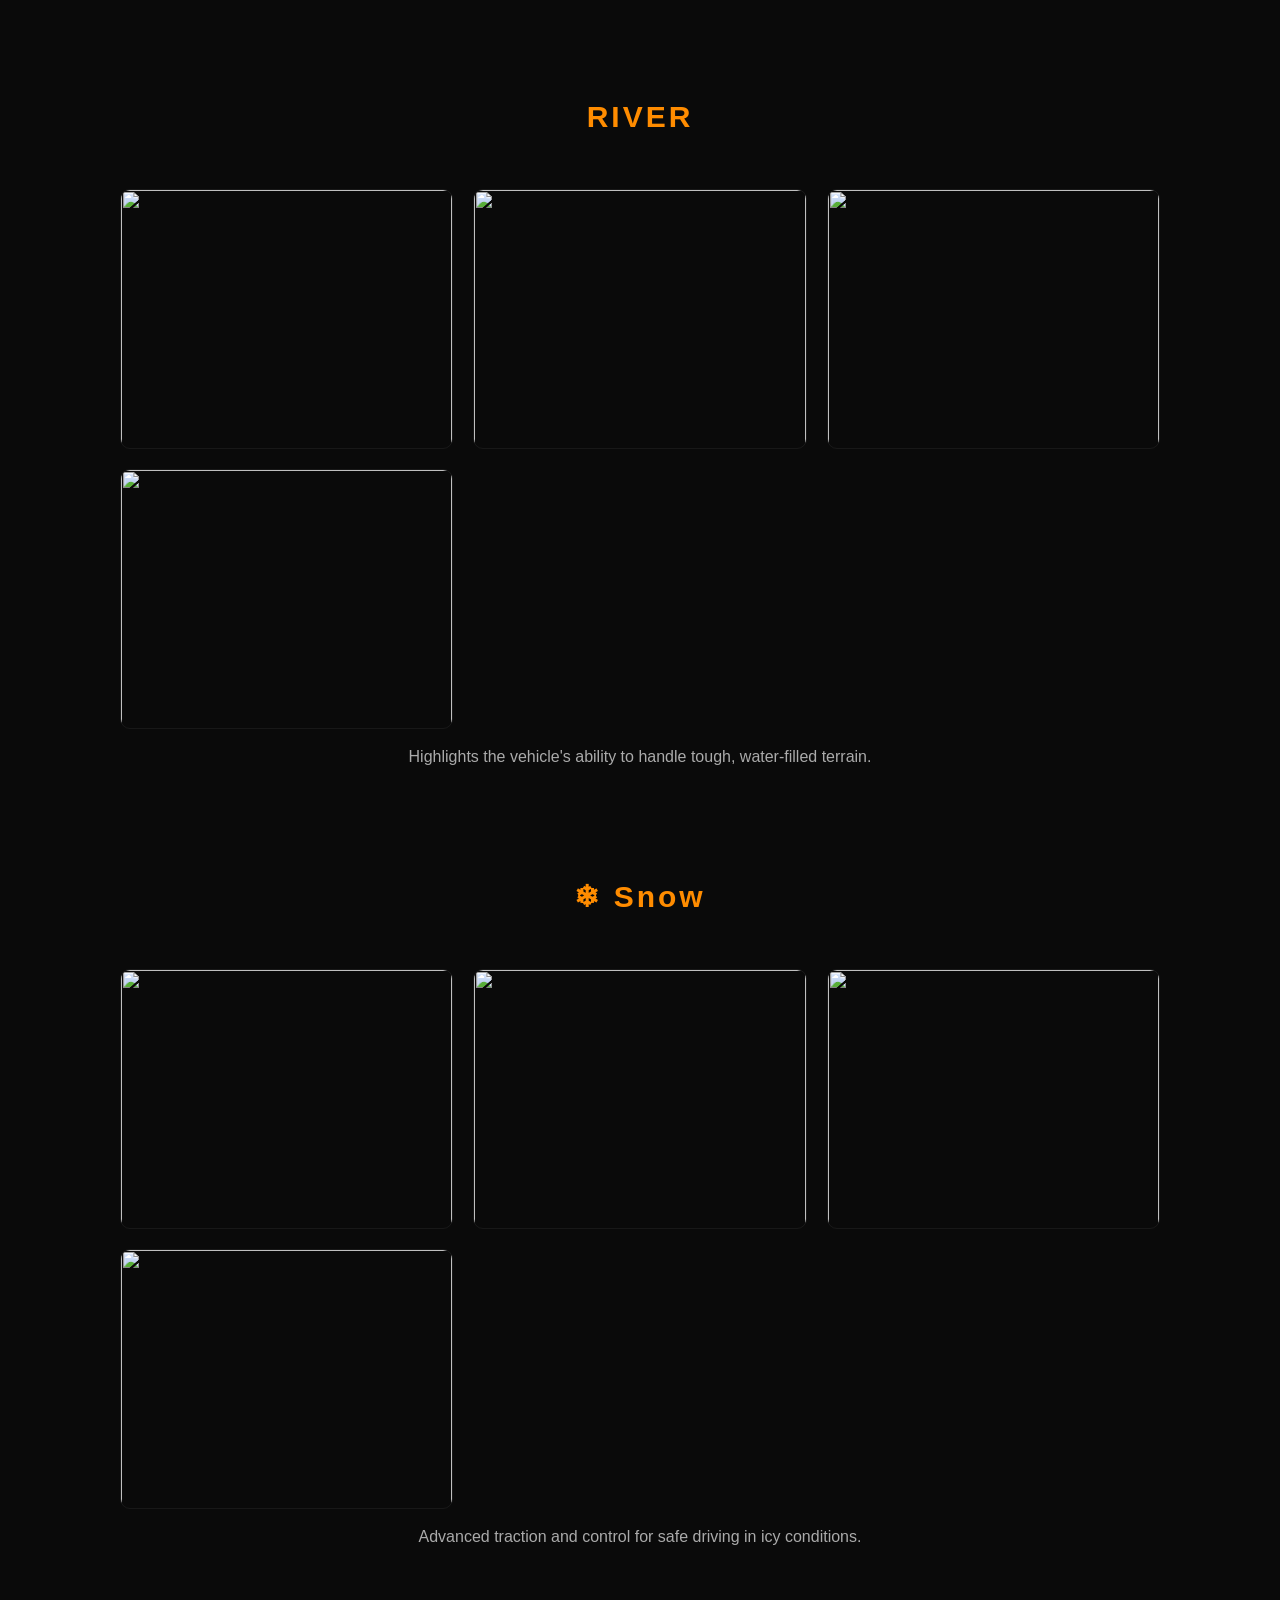
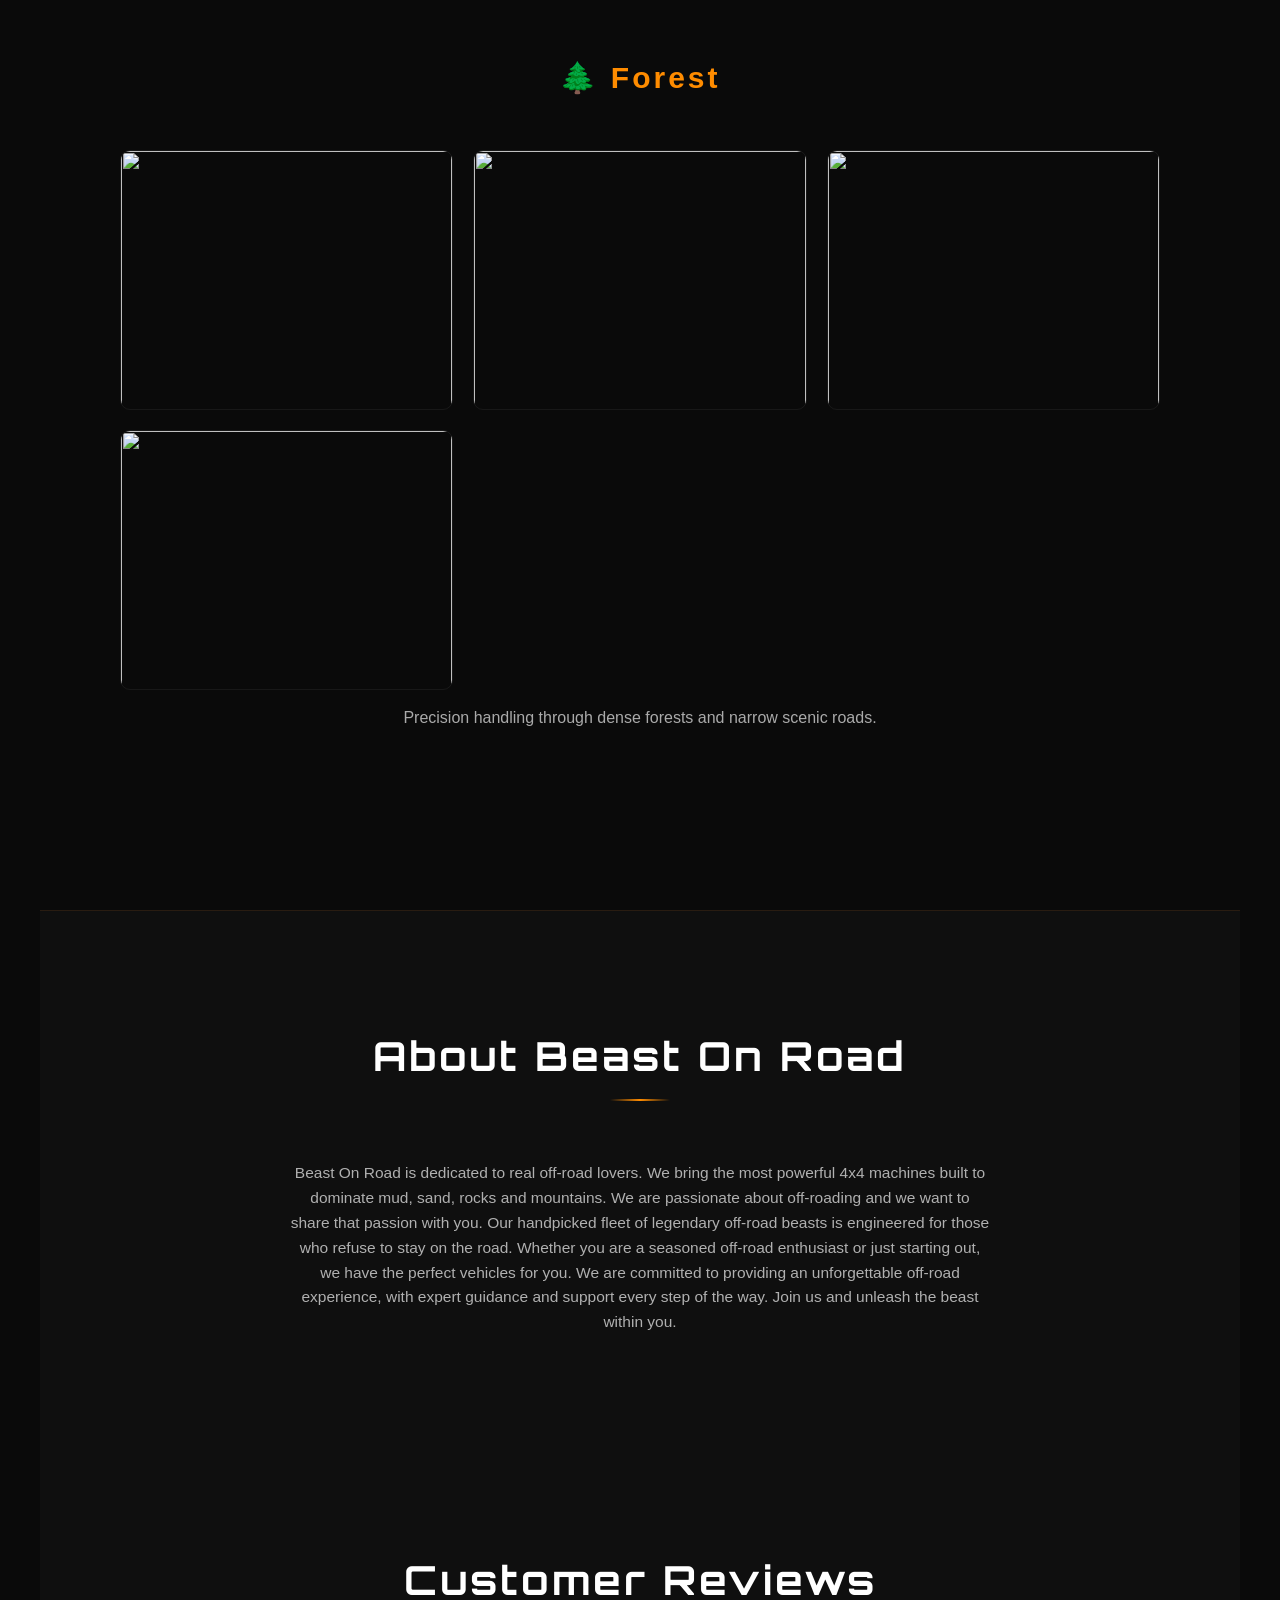
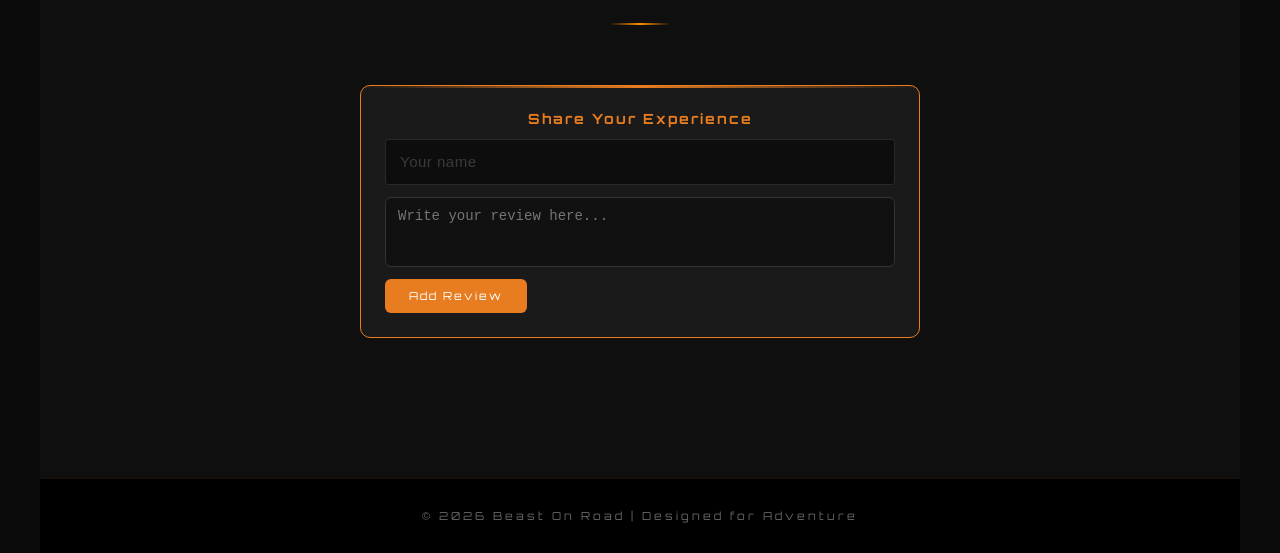
==== commit 6704992f: "Update index.html" ====
--- a/index.html
+++ b/index.html
@@ -475,6 +475,20 @@
       <a class="btn-outline" href="#contact">BOOK TEST DRIVE</a>
     </div>
    <div id="ai-quote-line"></div>
+    <div id="ai-quote-wrap" style="margin-top:28px; max-width:480px;">
+<p id="ai-quote-line" style="
+color: rgba(255,140,0,0.85);
+font-family:'Orbitron',sans-serif;
+font-size:13px;
+letter-spacing:2px;
+line-height:1.8;
+border-left:2px solid rgba(255,140,0,0.5);
+padding-left:16px;
+min-height:22px;
+">
+Loading quote...
+</p>
+</div>
 
    <script>
 const quotes = [
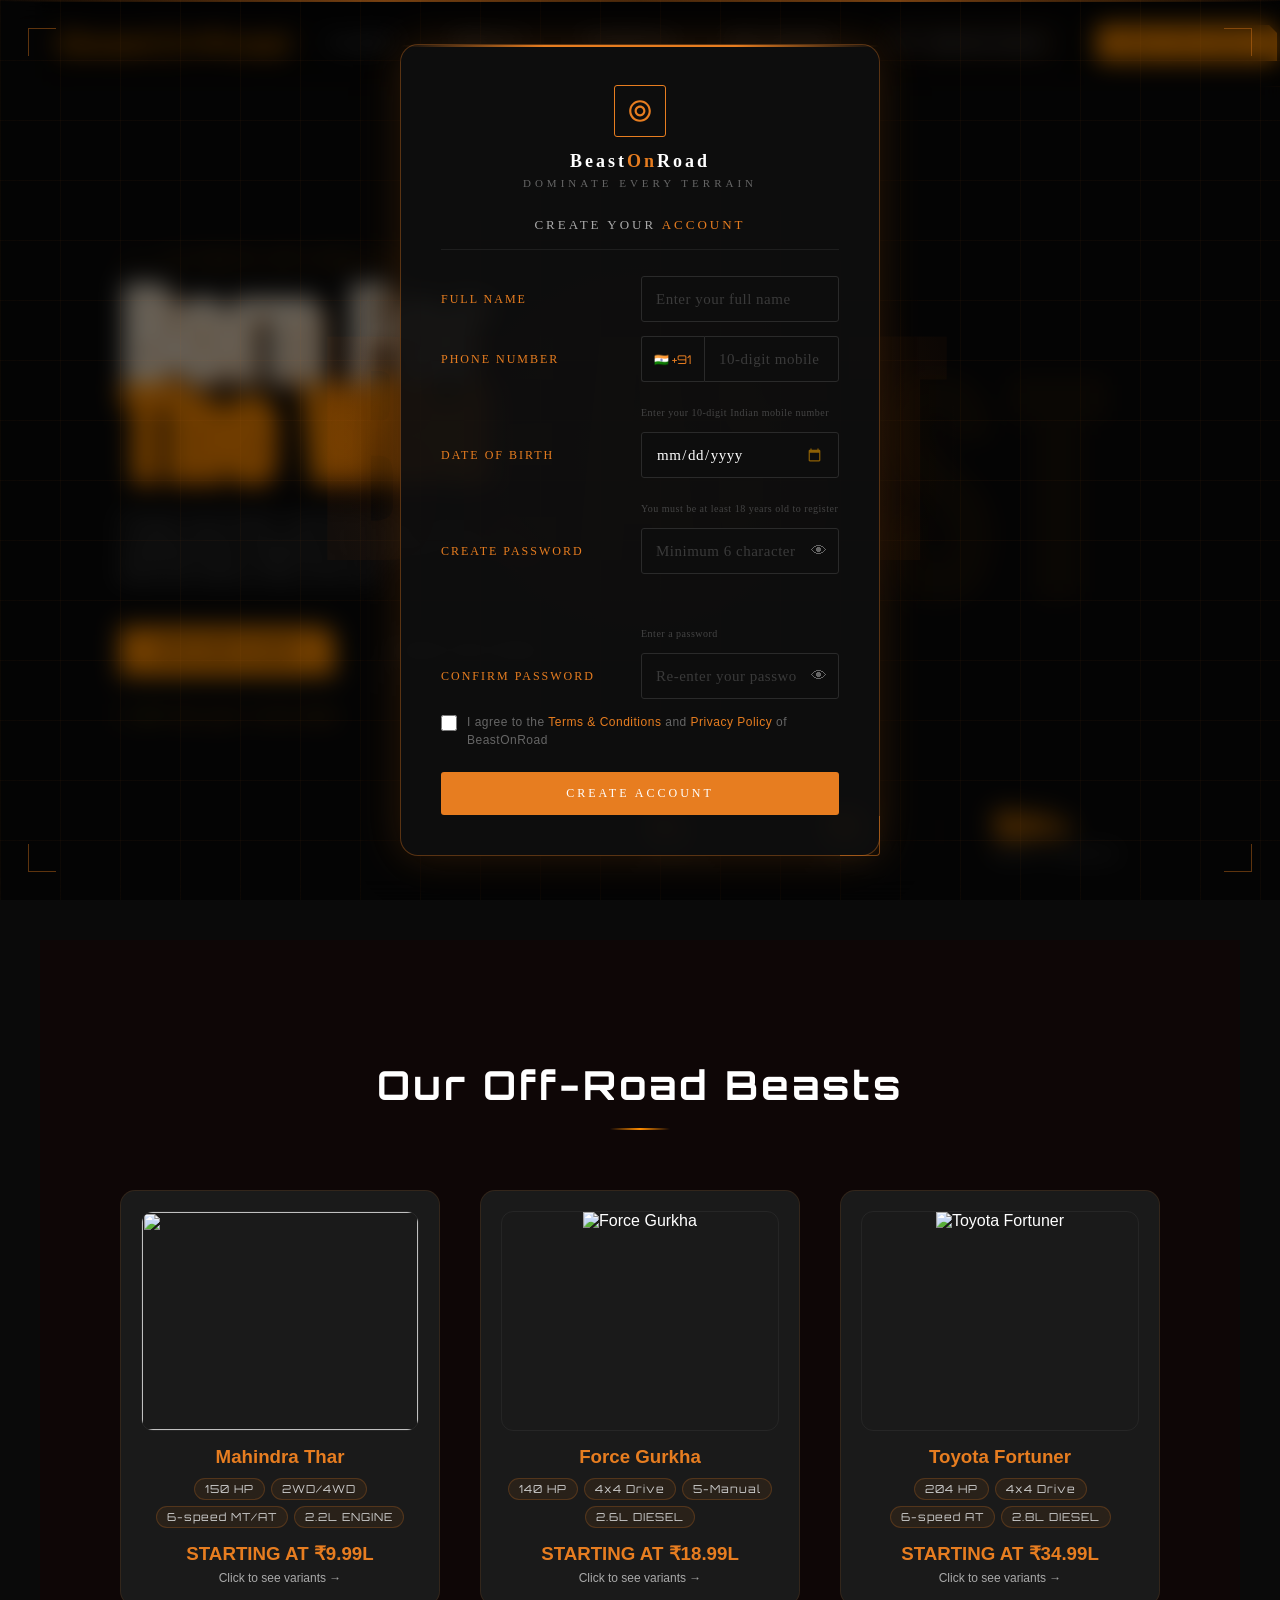
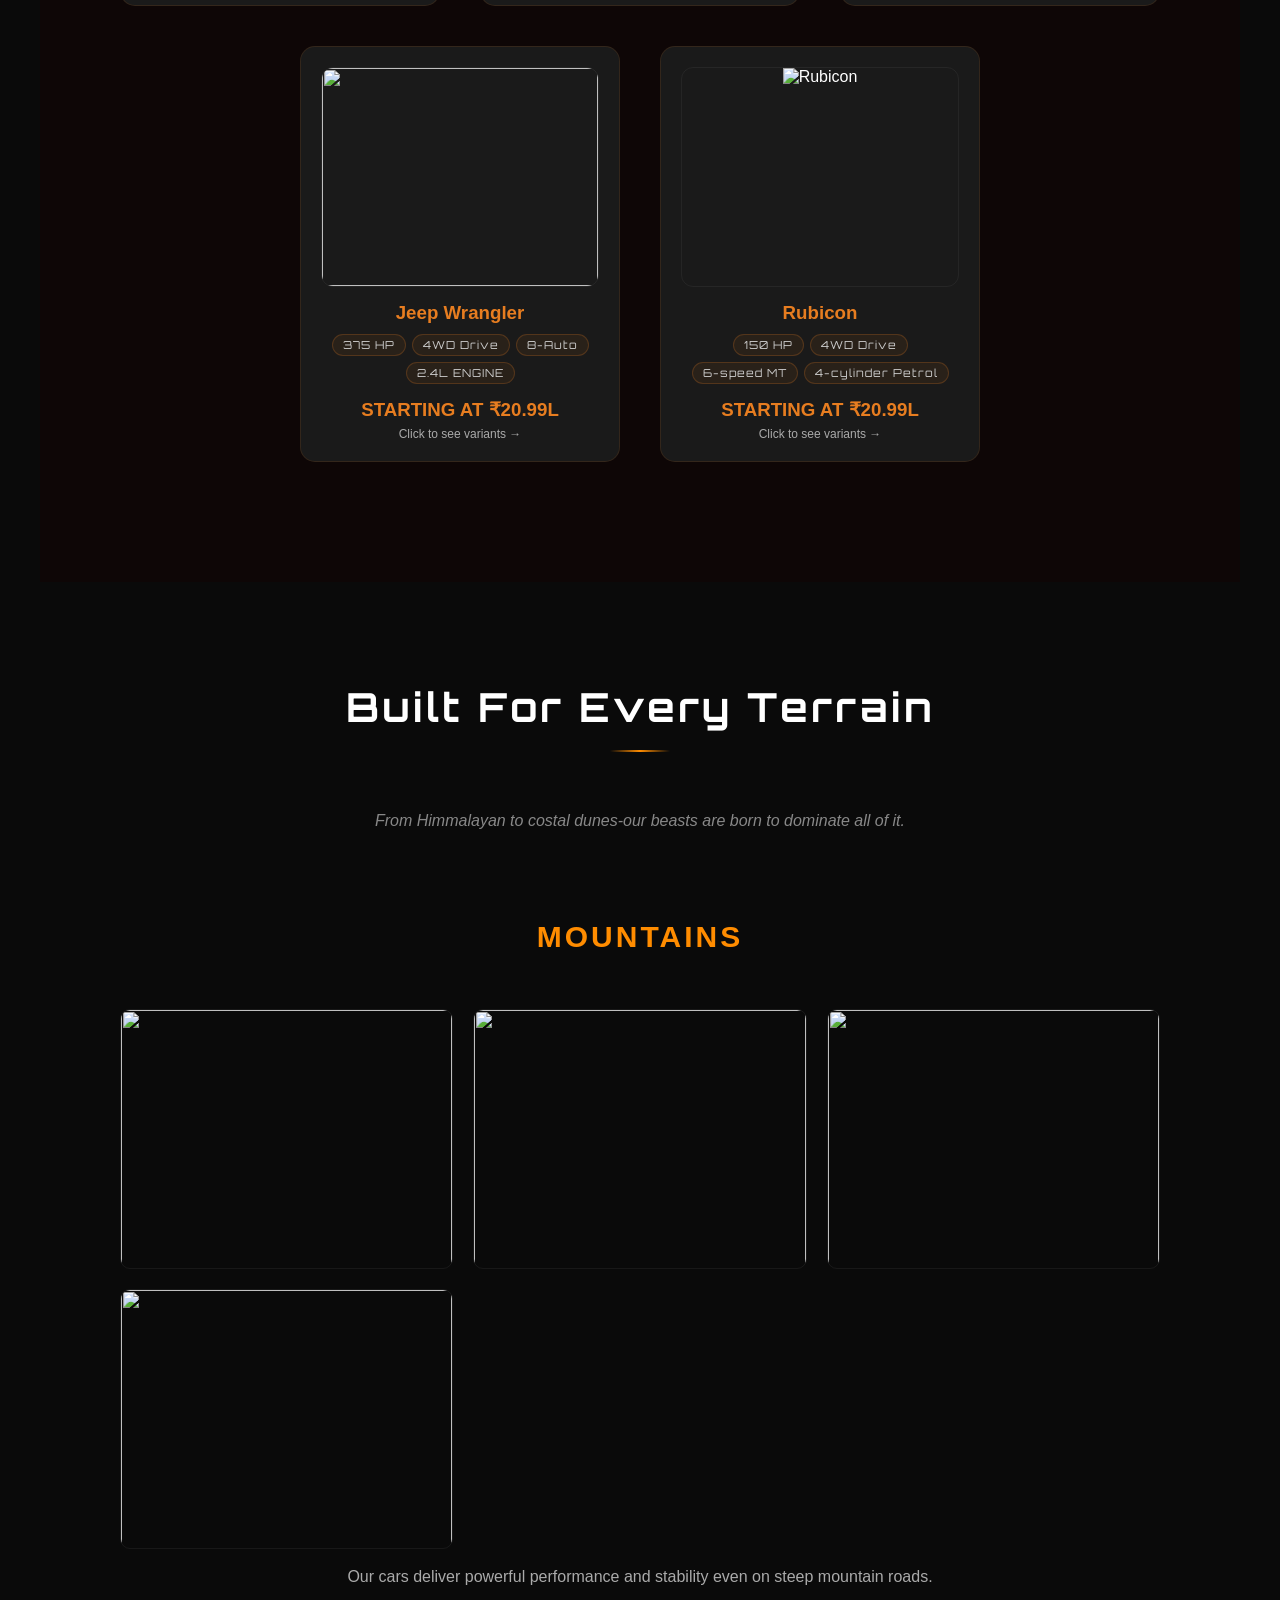
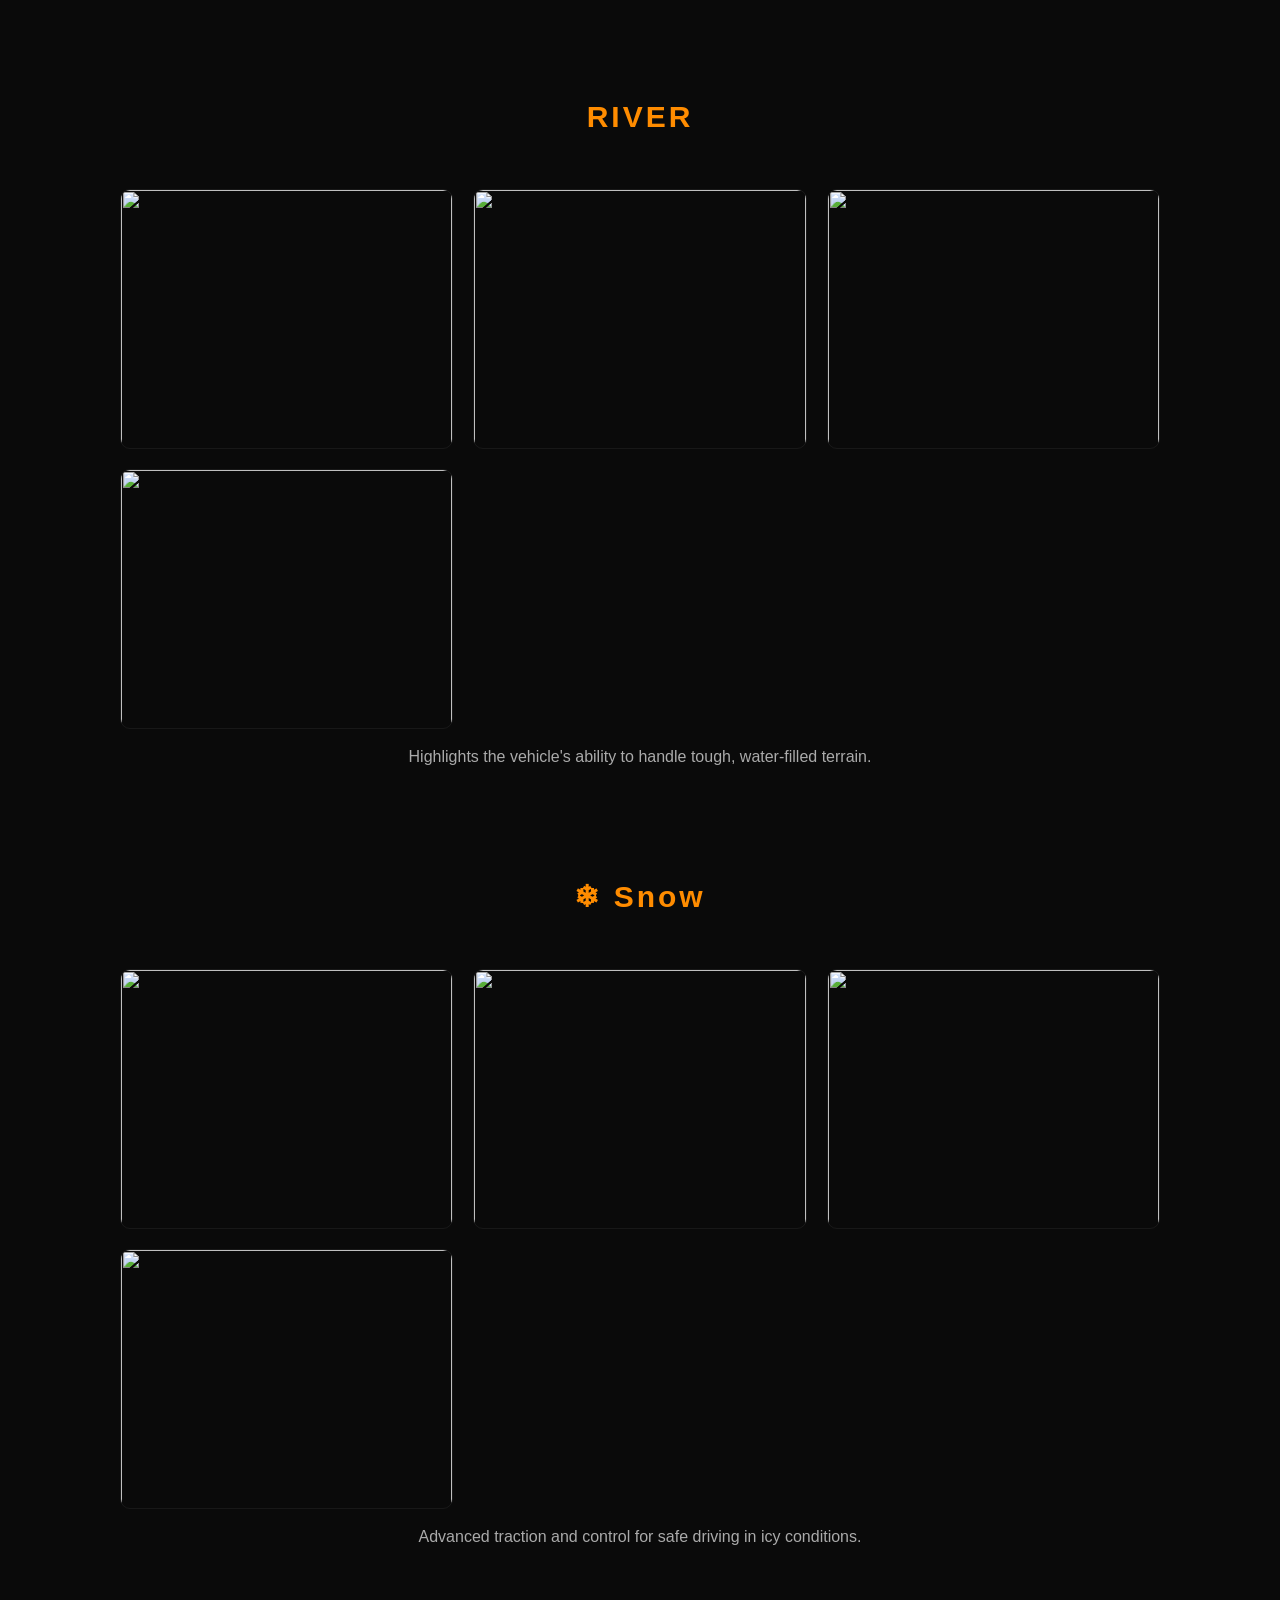
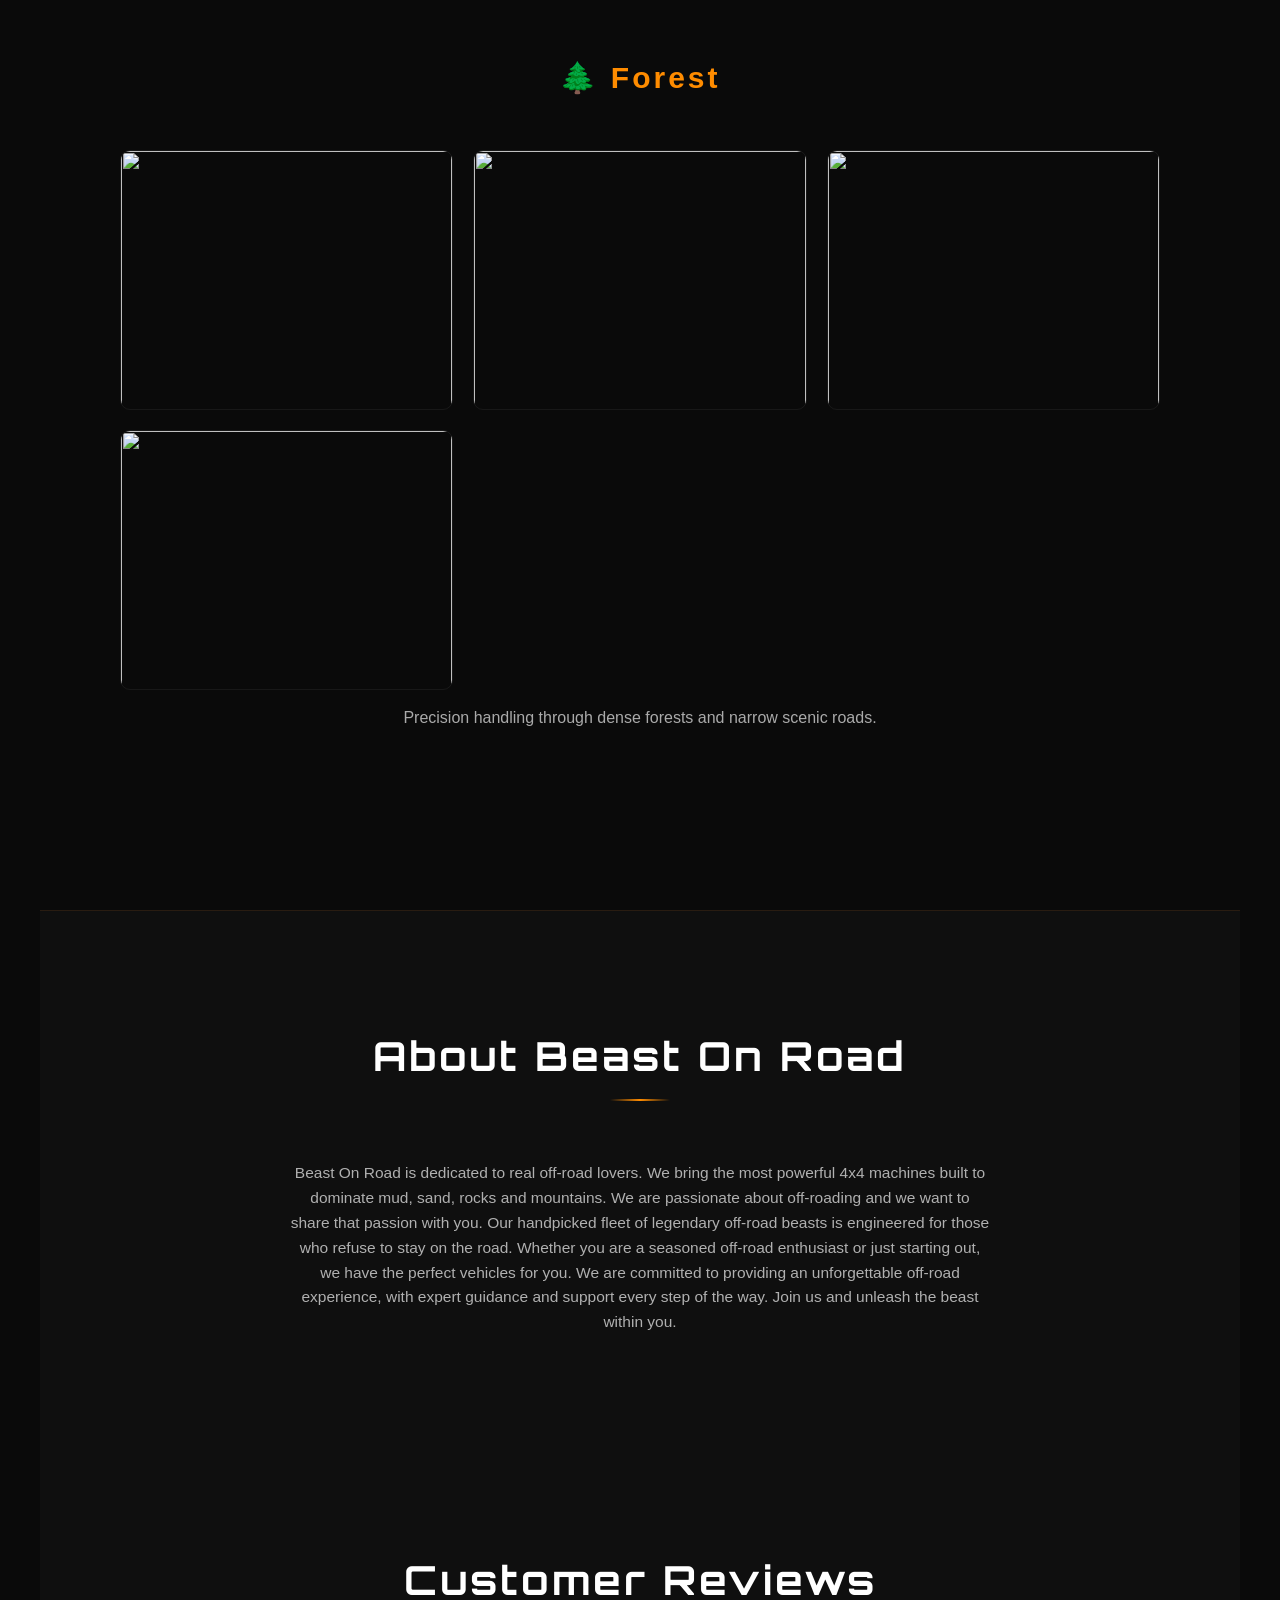
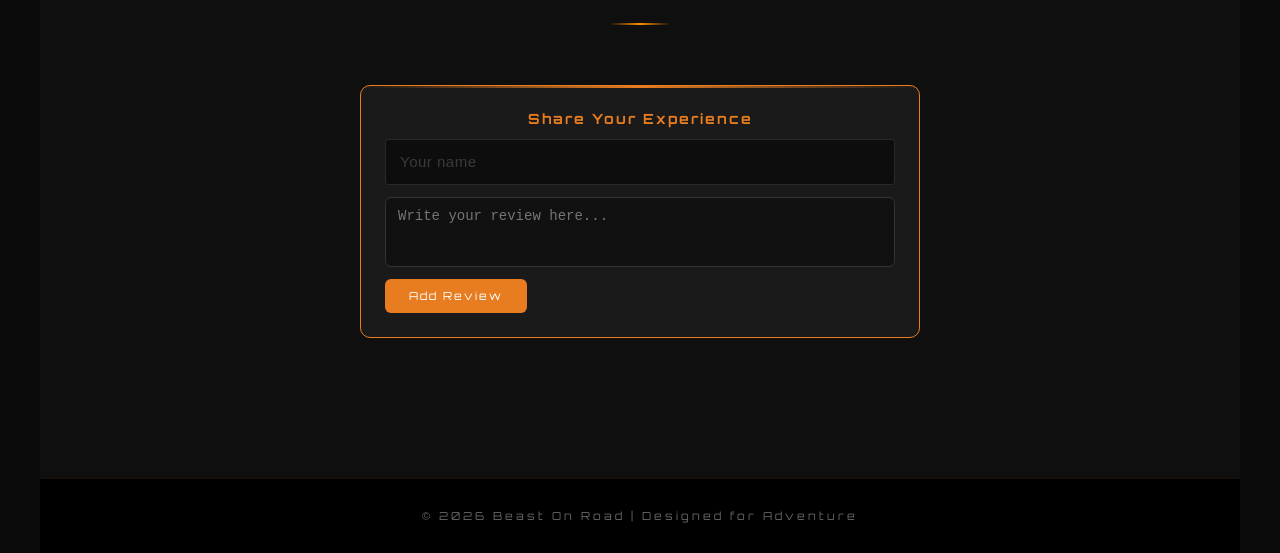
==== commit 491eea0f: "Update index.html" ====
--- a/index.html
+++ b/index.html
@@ -474,7 +474,6 @@
       <a class="btn-main" href="#cars">EXPLORE FLEET</a>
       <a class="btn-outline" href="#contact">BOOK TEST DRIVE</a>
     </div>
-   <div id="ai-quote-line"></div>
     <div id="ai-quote-wrap" style="margin-top:28px; max-width:480px;">
 <p id="ai-quote-line" style="
 color: rgba(255,140,0,0.85);
@@ -490,7 +489,7 @@
 </p>
 </div>
 
-   <script>
+<script>
 const quotes = [
 "Conquer roads. Create stories.",
 "The road ends where adventure begins.",
@@ -514,9 +513,7 @@
 }
 
 loadHeroQuote();
-
 </script>
-   
   </div>
   <div class="bg-text">BEAST</div>
   <div class="stats">
@@ -761,12 +758,17 @@
   <p>© 2026 Beast On Road | Designed for Adventure</p>
 </footer>
  
-<!-- ========== BOOKING MODAL ========== -->
+<!-- ========== BOOKING TEST DRIVE========== -->
 <div id="bookingModal" style="display:none; position:fixed; top:0; left:0; width:100%; height:100%; background:rgba(0,0,0,0.85); z-index:9999; justify-content:center; align-items:center;">
+
   <div style="background:#1a1a1a; border:1px solid #e77d20; border-radius:12px; padding:2rem; width:90%; max-width:520px; max-height:90vh; overflow-y:auto; position:relative;">
+
     <button onclick="closeBooking()" style="position:absolute; top:14px; right:16px; background:none; border:none; color:#aaa; font-size:20px; cursor:pointer;">✕</button>
+
     <p style="color:#e77d20; font-size:11px; letter-spacing:3px; margin:0 0 6px;">FEEL THE POWER</p>
     <h2 style="font-family:'Anton',sans-serif; font-size:28px; margin:0 0 20px; color:#fff;">Book A <span style="color:#e77d20;">Test Drive</span></h2>
+
+
     <form id="modalForm">
       <div style="display:grid; grid-template-columns:1fr 1fr; gap:12px; margin-bottom:14px;">
         <div>
